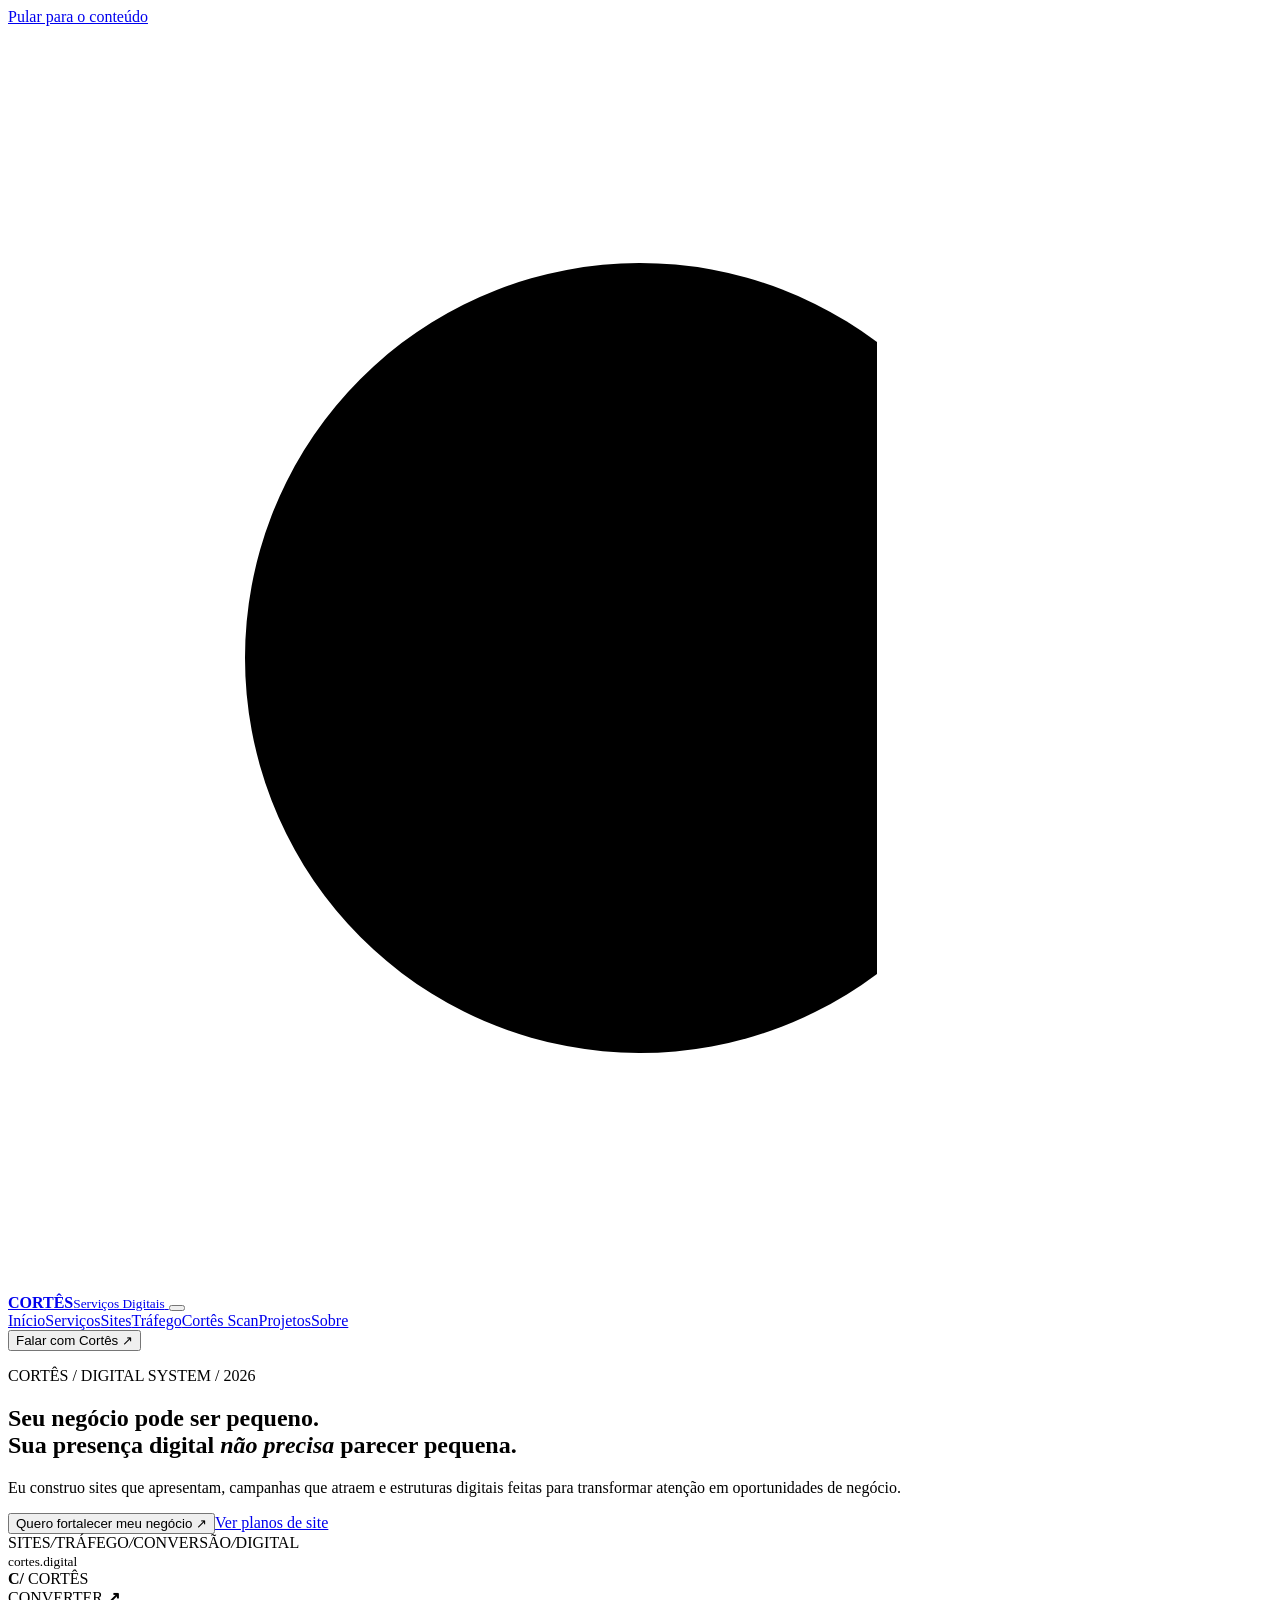
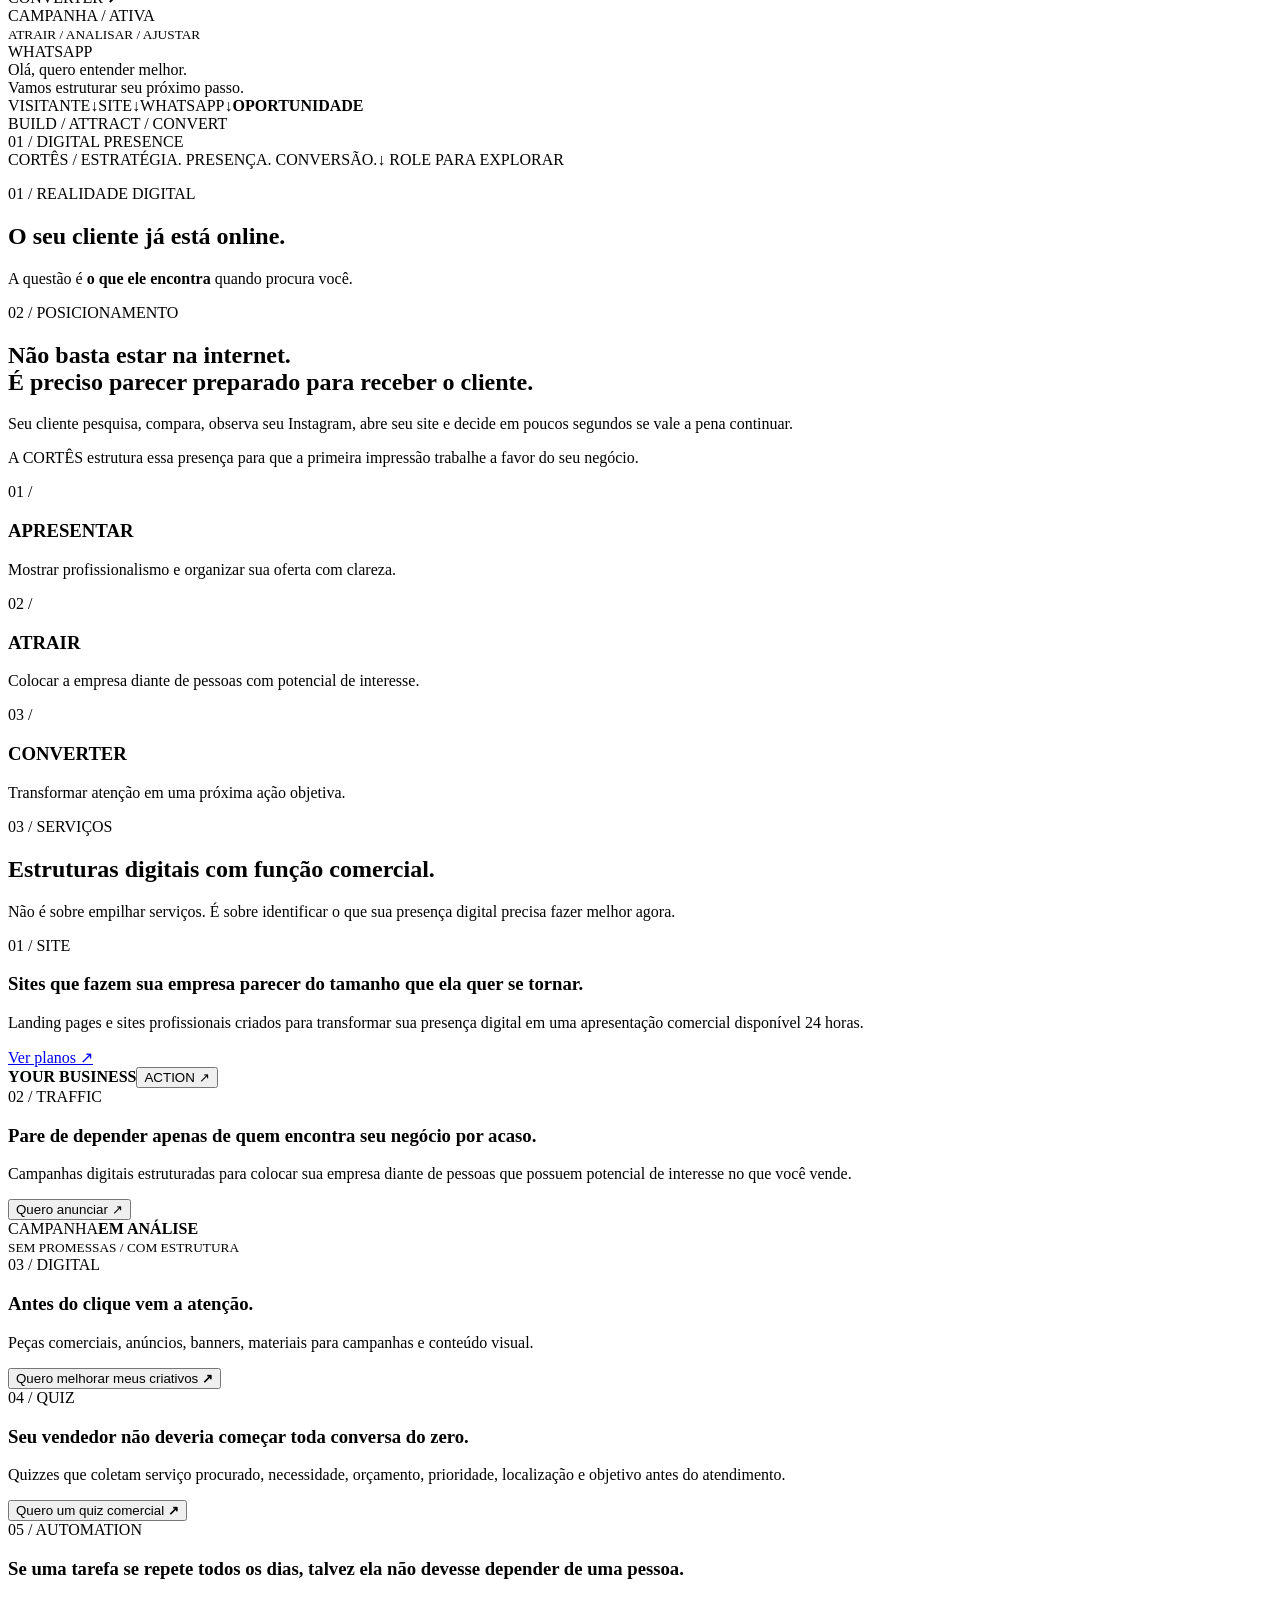
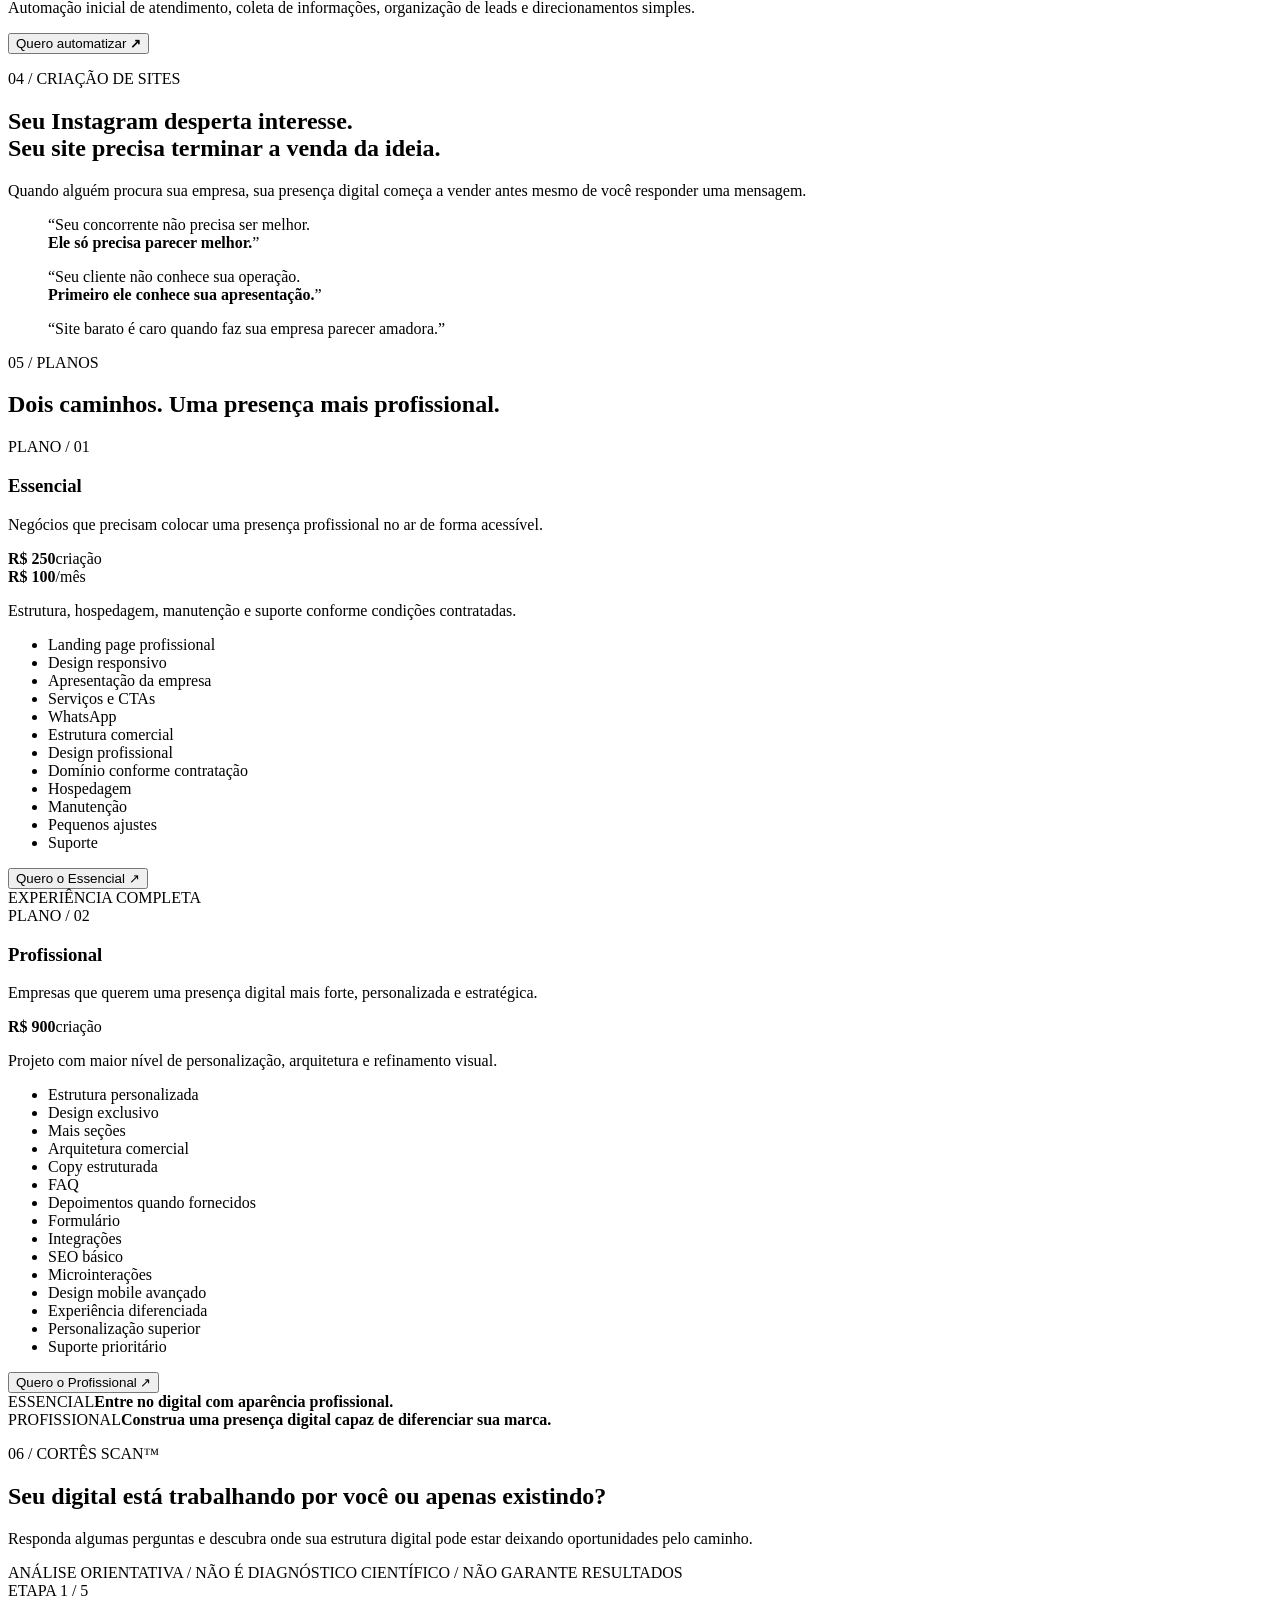
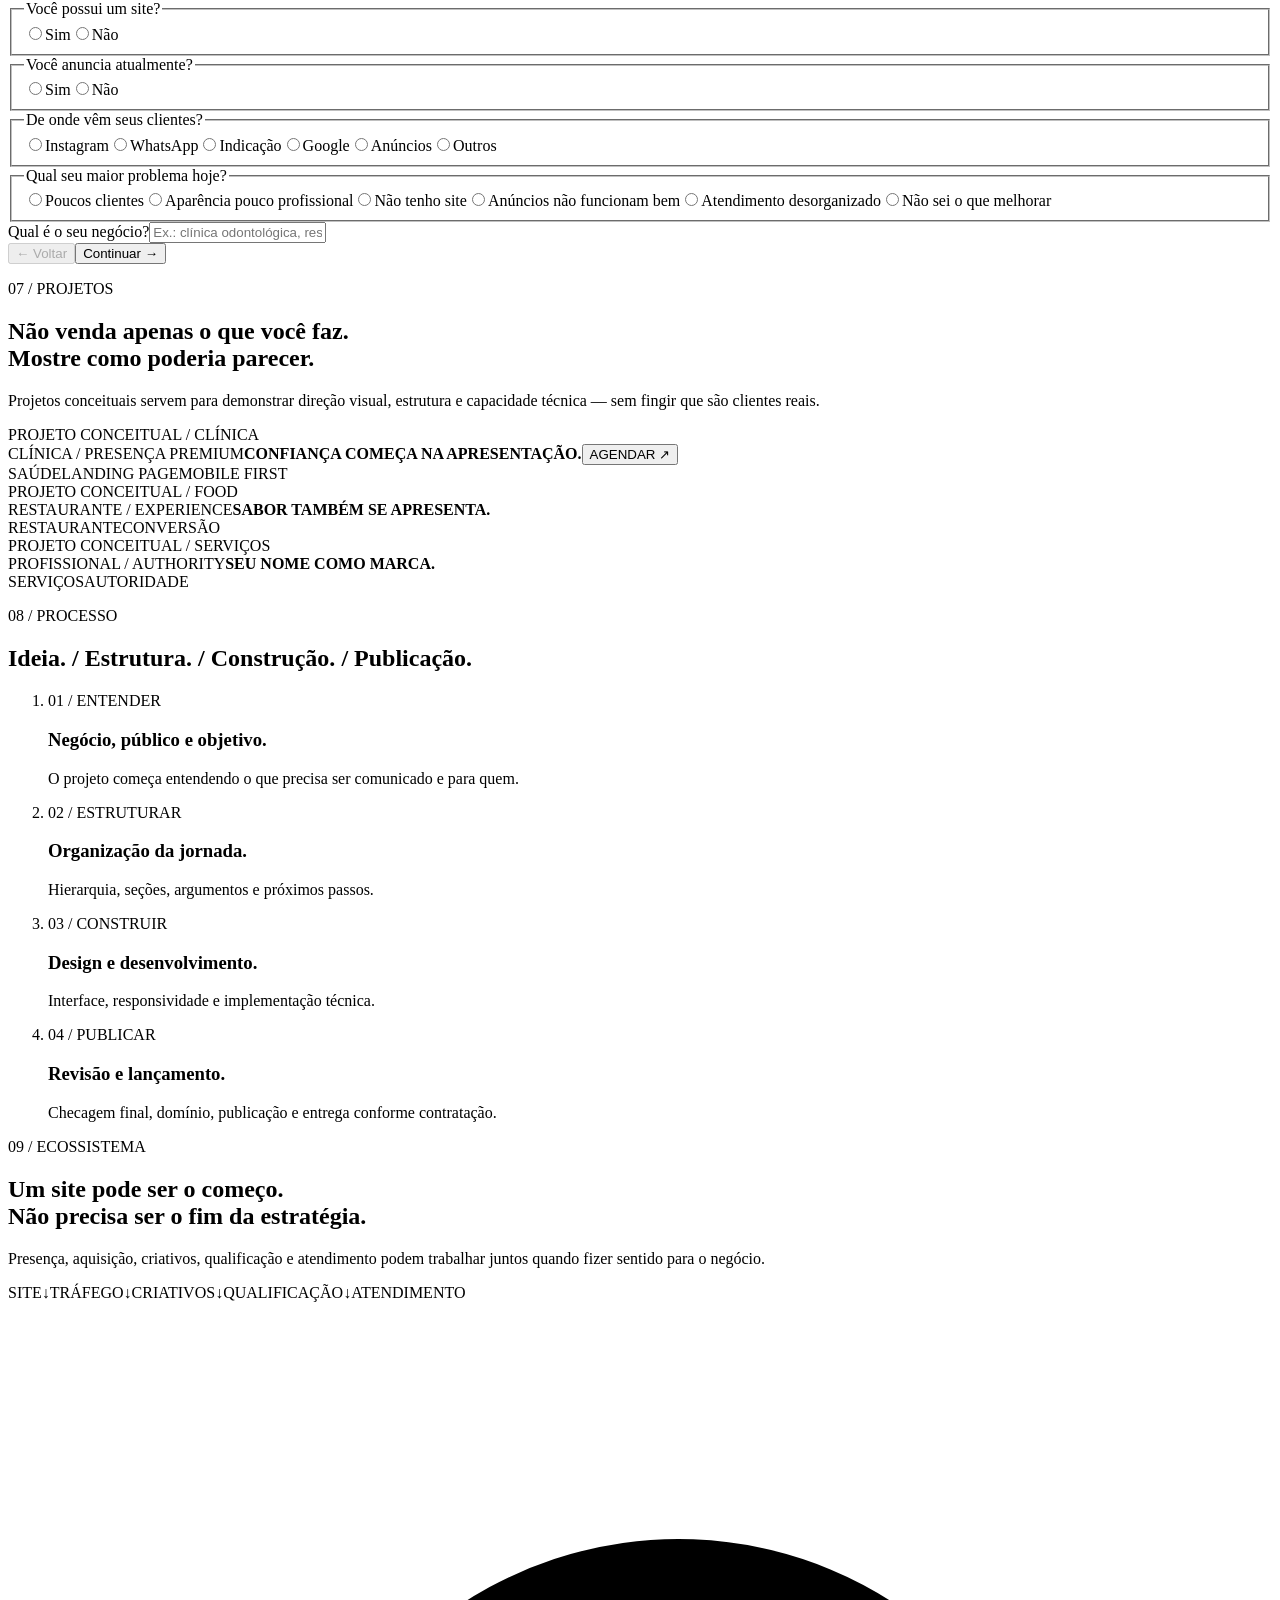
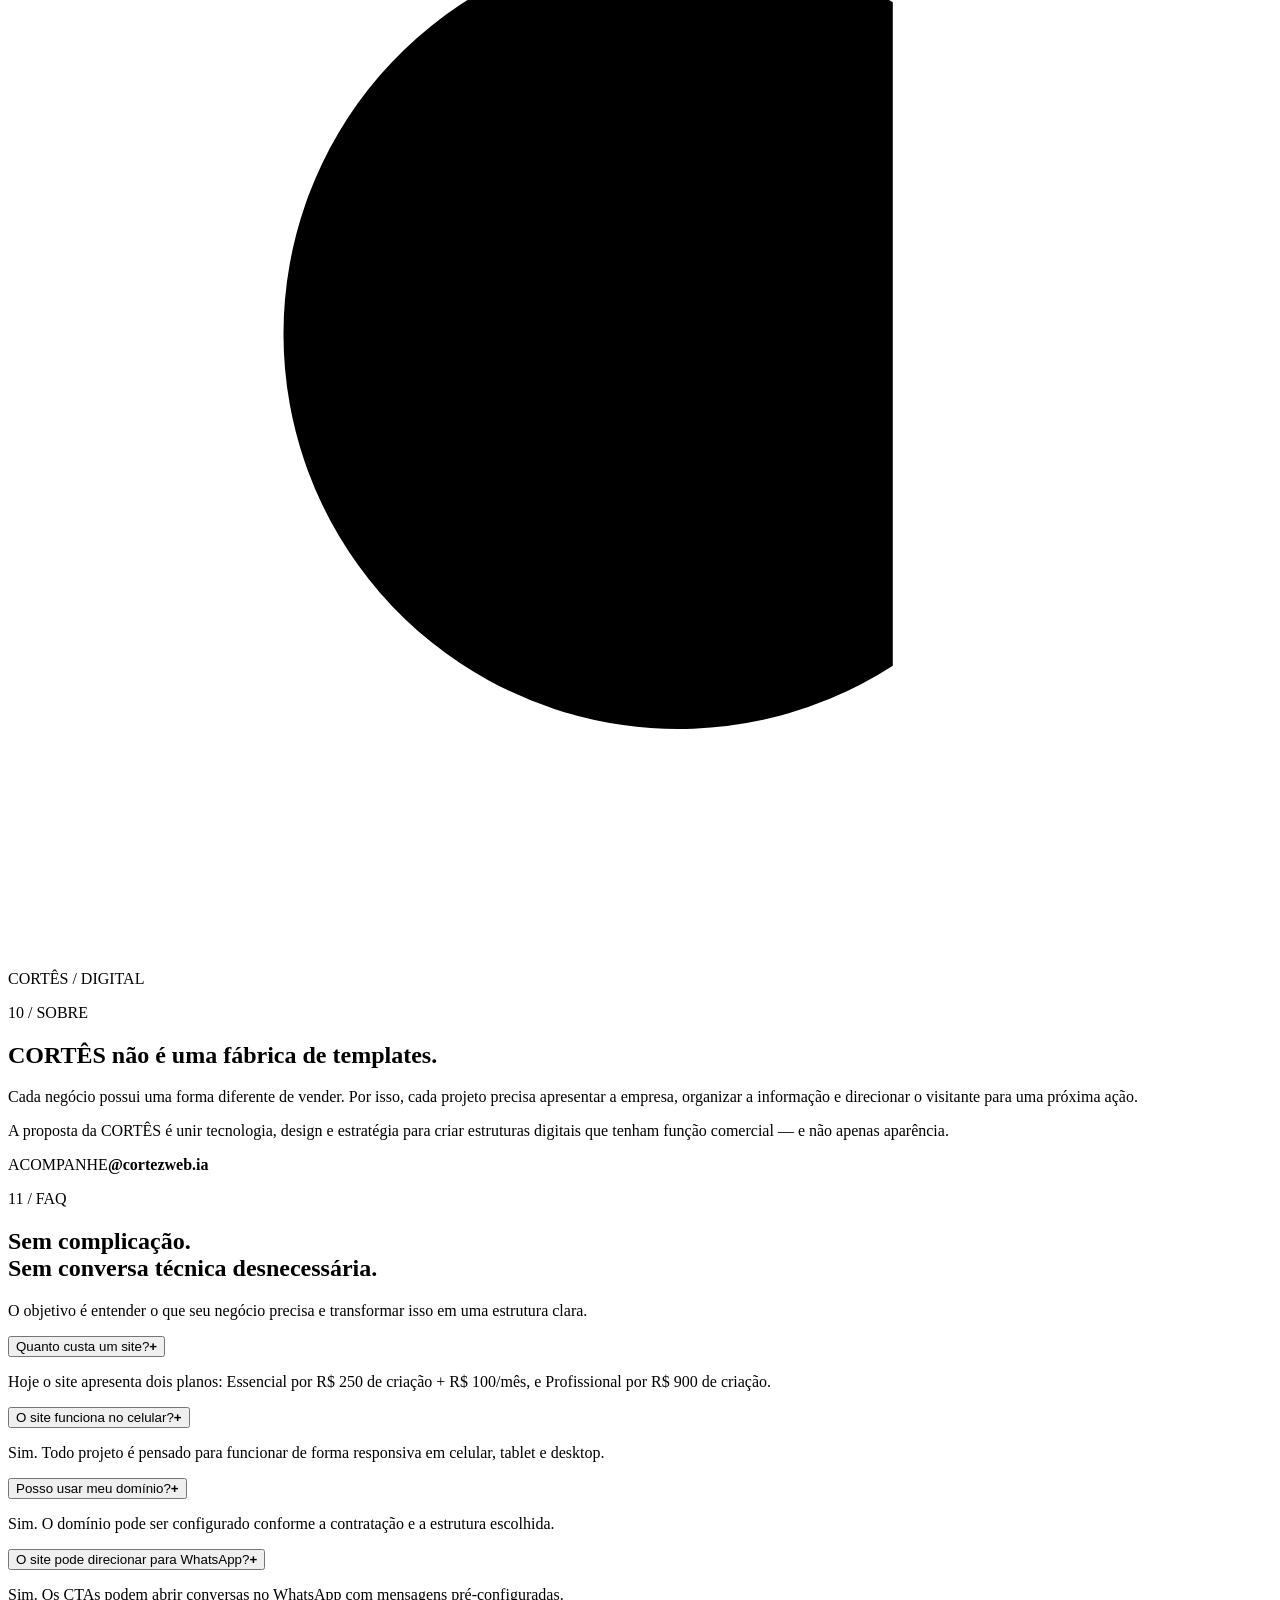
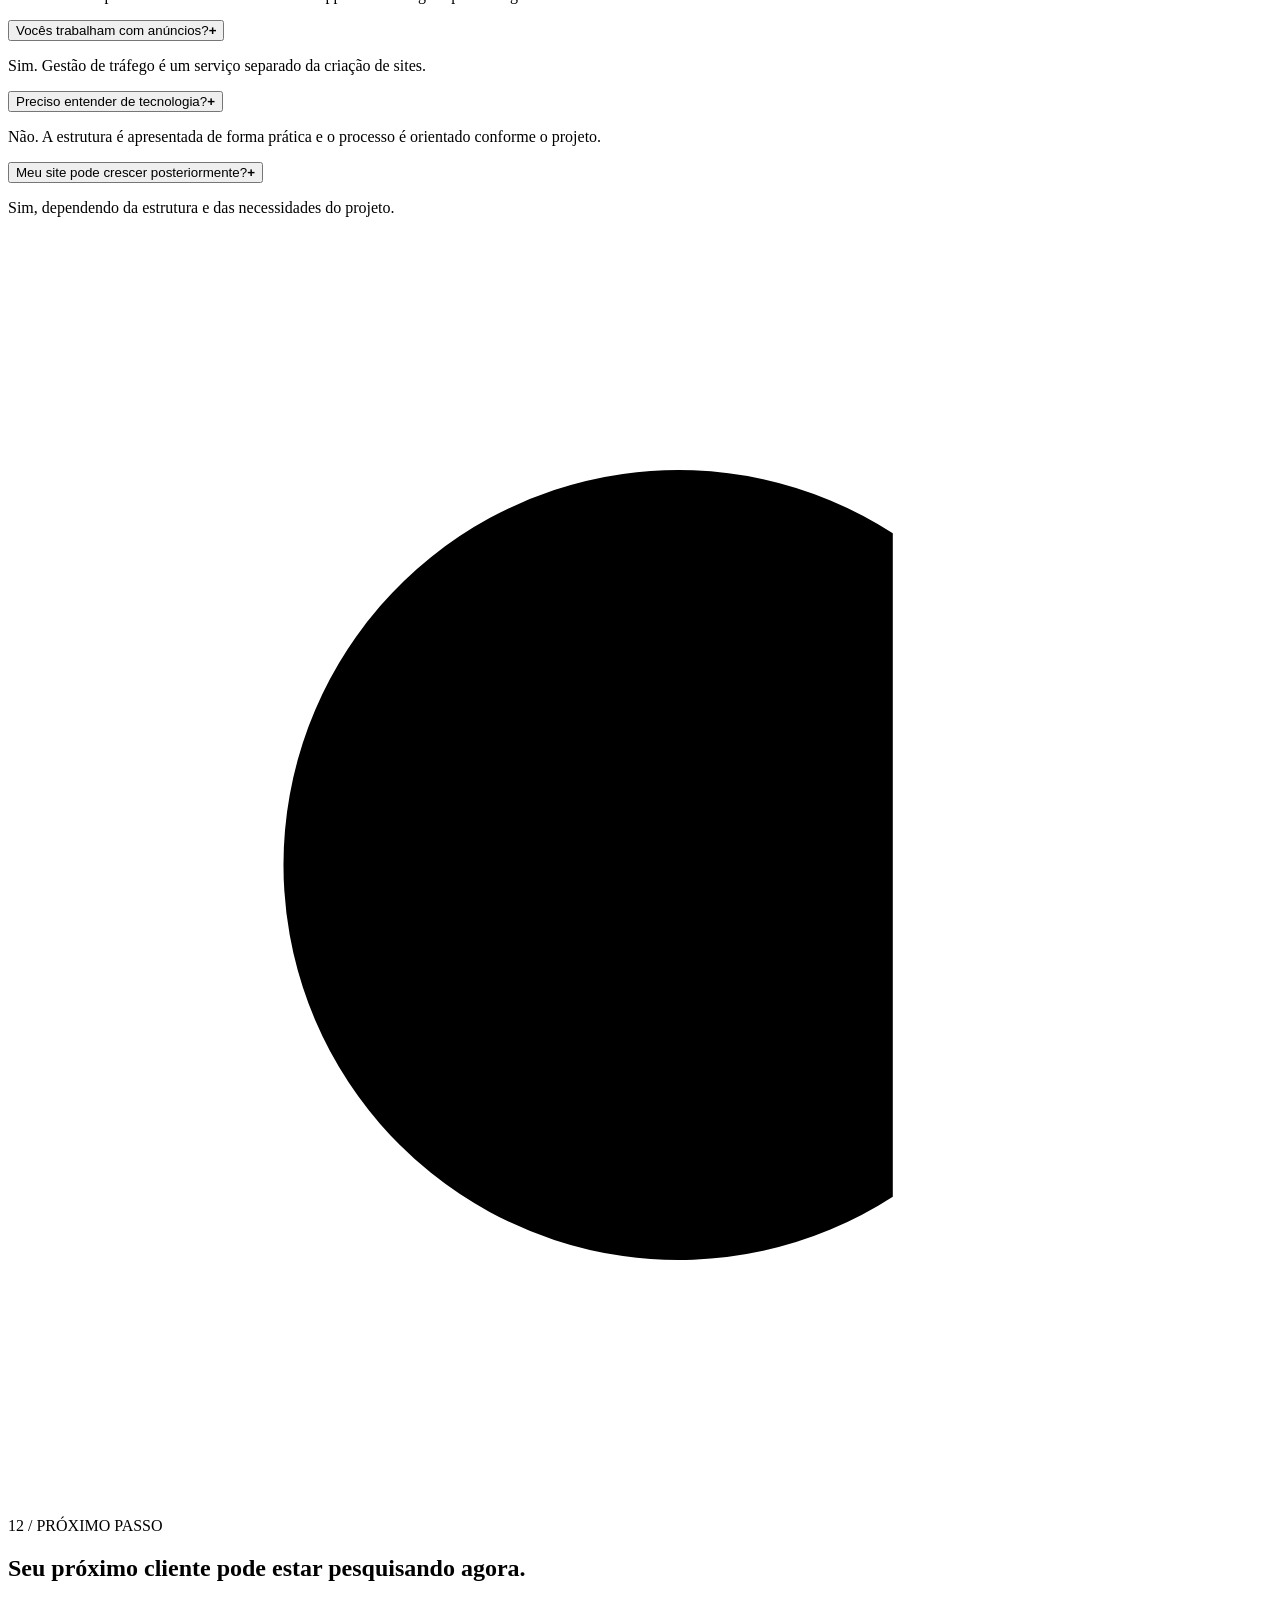
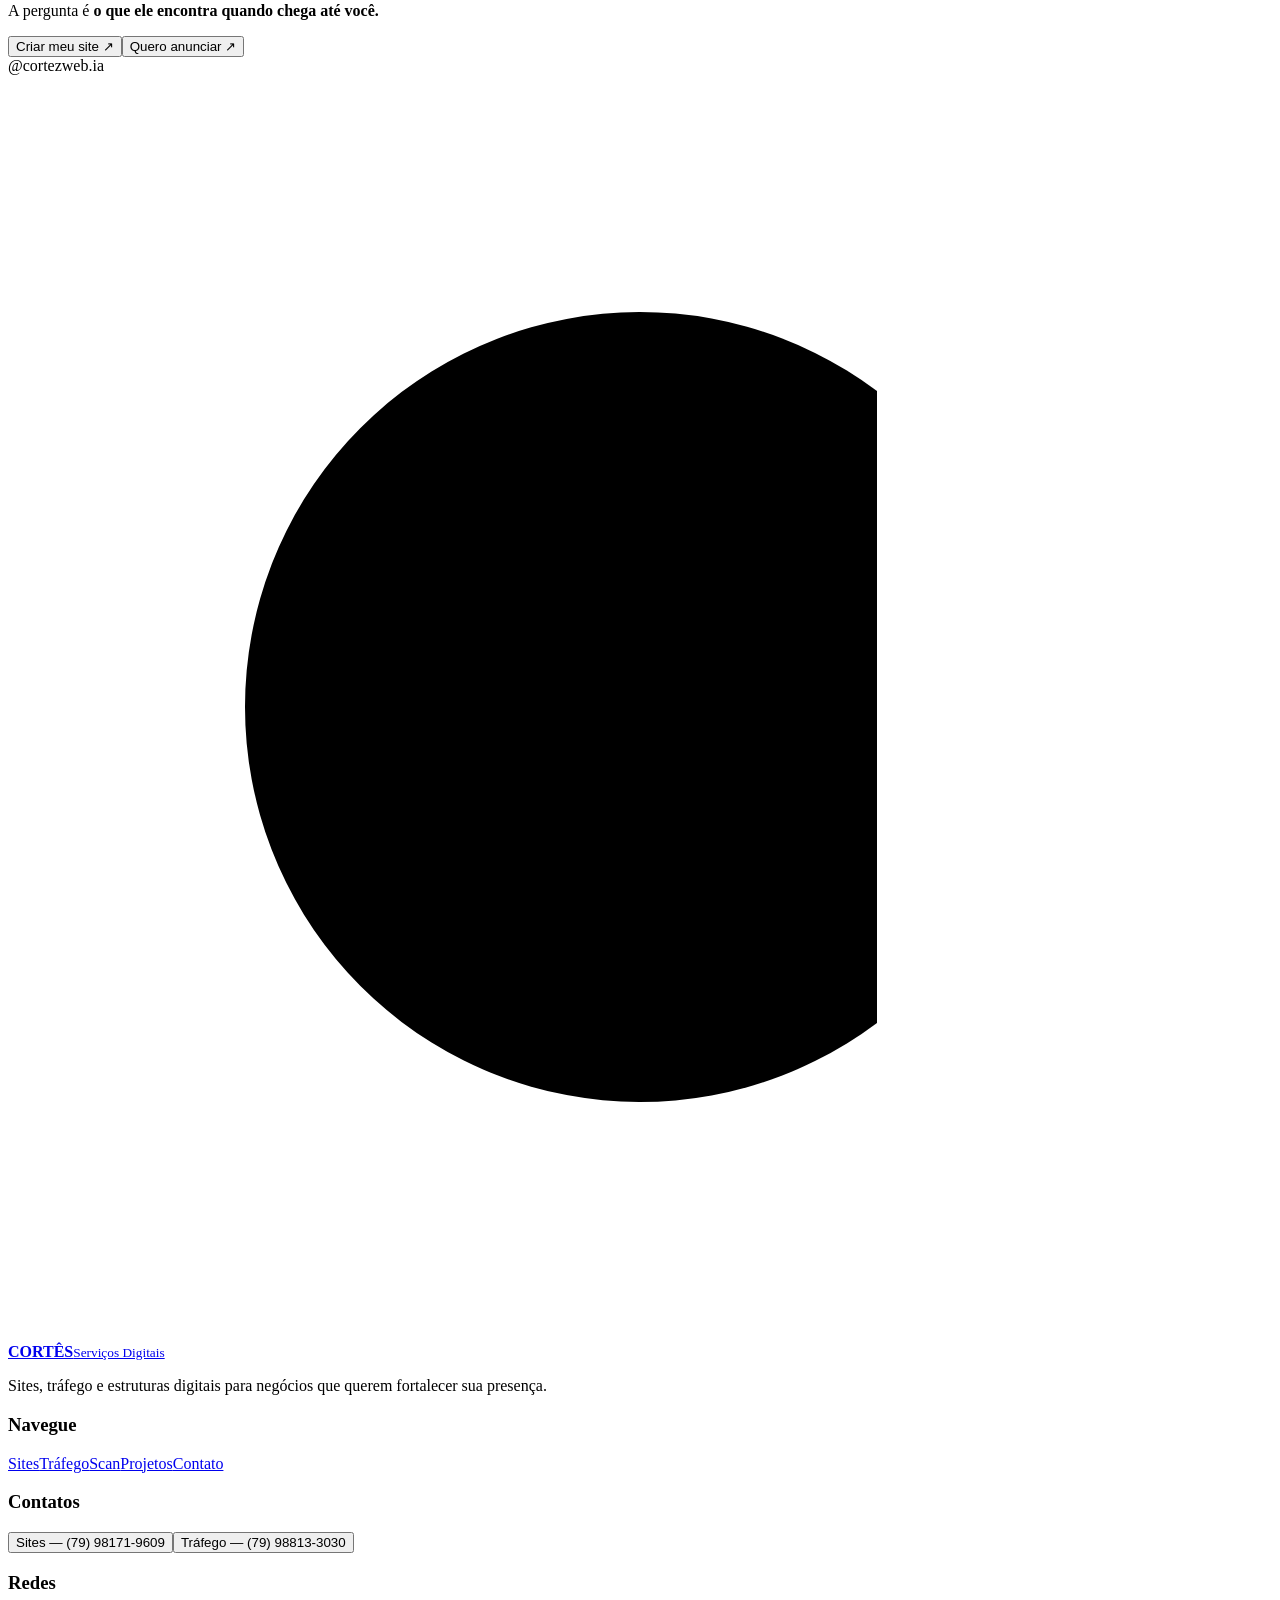
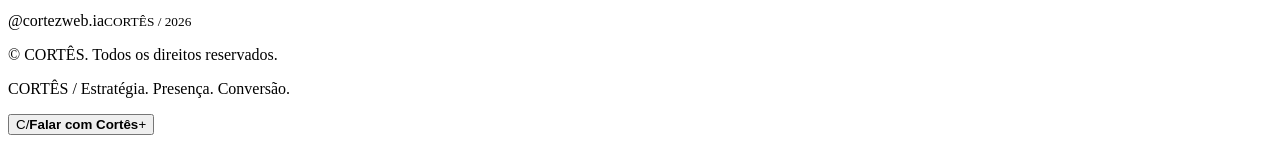
==== index.html @ 81664dba "Cria site oficial CORTÊS" ====
<!DOCTYPE html>
<html lang="pt-BR">
<head>
  <meta charset="UTF-8">
  <meta name="viewport" content="width=device-width, initial-scale=1.0">
  <meta name="theme-color" content="#070b12">
  <meta name="description" content="Criação de sites, landing pages, gestão de tráfego e soluções digitais para empresas que querem fortalecer sua presença e gerar novas oportunidades de negócio.">
  <meta property="og:title" content="CORTÊS | Sites, Tráfego e Serviços Digitais">
  <meta property="og:description" content="Sites, tráfego e estruturas digitais feitas para negócios que querem parecer maiores, vender melhor e competir de verdade no digital.">
  <meta property="og:type" content="website">
  <title>CORTÊS | Sites, Tráfego e Serviços Digitais</title>
  <link rel="icon" href="data:image/svg+xml,%3Csvg xmlns='http://www.w3.org/2000/svg' viewBox='0 0 64 64'%3E%3Crect width='64' height='64' rx='14' fill='%23070b12'/%3E%3Cpath d='M42 18a18 18 0 1 0 0 28' fill='none' stroke='%23ffffff' stroke-width='7' stroke-linecap='round'/%3E%3Cpath d='M22 50 44 14' stroke='%236f7cff' stroke-width='5' stroke-linecap='round'/%3E%3C/svg%3E">
  <link rel="stylesheet" href="style.css">
  <script src="script.js" defer></script>
</head>
<body>
  <a class="skip-link" href="#conteudo">Pular para o conteúdo</a>
  <div class="progress" aria-hidden="true"><div class="progress__bar" id="progressBar"></div></div>
  <div class="mouse-glow" id="mouseGlow" aria-hidden="true"></div>

  <header class="site-header" id="siteHeader">
    <div class="container nav-shell">
      <a class="brand" href="#inicio" aria-label="CORTÊS - Início">
        <svg class="brand__mark" viewBox="0 0 64 64" aria-hidden="true"><path d="M44 16a20 20 0 1 0 0 32"/><path class="brand__cut" d="M20 52 46 12"/></svg>
        <span class="brand__text"><b>CORTÊS</b><small>Serviços Digitais</small></span>
      </a>
      <button class="menu-toggle" id="menuToggle" type="button" aria-label="Abrir menu" aria-expanded="false" aria-controls="mainNav"><span></span><span></span><span></span></button>
      <nav class="main-nav" id="mainNav" aria-label="Navegação principal">
        <a href="#inicio">Início</a><a href="#servicos">Serviços</a><a href="#sites">Sites</a><a href="#trafego">Tráfego</a><a href="#scan">Cortês Scan</a><a href="#projetos">Projetos</a><a href="#sobre">Sobre</a>
      </nav>
      <button class="header-cta" type="button" data-open-contact>Falar com Cortês <span>↗</span></button>
    </div>
  </header>

  <main id="conteudo">
    <section class="hero" id="inicio">
      <div class="hero__grid-bg" aria-hidden="true"></div><div class="hero__slash hero__slash--one" aria-hidden="true"></div><div class="hero__slash hero__slash--two" aria-hidden="true"></div>
      <div class="container hero__layout">
        <div class="hero__copy reveal">
          <p class="code-label">CORTÊS / DIGITAL SYSTEM / 2026</p>
          <h1>Seu negócio pode ser pequeno.<br><span>Sua presença digital <em>não precisa</em> parecer pequena.</span></h1>
          <p class="hero__lead">Eu construo sites que apresentam, campanhas que atraem e estruturas digitais feitas para transformar atenção em oportunidades de negócio.</p>
          <div class="hero__actions"><button class="btn btn--primary" type="button" data-open-contact>Quero fortalecer meu negócio <span>↗</span></button><a class="btn btn--ghost" href="#planos">Ver planos de site</a></div>
          <div class="hero__meta"><span>SITES</span><i>/</i><span>TRÁFEGO</span><i>/</i><span>CONVERSÃO</span><i>/</i><span>DIGITAL</span></div>
        </div>
        <div class="hero-system reveal" aria-label="Fluxo visual de presença digital">
          <div class="system-window system-window--browser"><div class="window-top"><span></span><span></span><span></span><small>cortes.digital</small></div><div class="browser-body"><div class="mini-brand"><b>C/</b> CORTÊS</div><div class="browser-line browser-line--lg"></div><div class="browser-line"></div><div class="browser-button">CONVERTER <b>↗</b></div></div></div>
          <div class="system-window system-window--campaign"><span class="system-kicker">CAMPANHA / ATIVA</span><div class="chart" aria-hidden="true"><i style="height:34%"></i><i style="height:51%"></i><i style="height:47%"></i><i style="height:66%"></i><i style="height:78%"></i><i style="height:92%"></i></div><small>ATRAIR / ANALISAR / AJUSTAR</small></div>
          <div class="system-window system-window--phone"><div class="phone-notch"></div><span>WHATSAPP</span><div class="chat-bubble">Olá, quero entender melhor.</div><div class="chat-bubble chat-bubble--accent">Vamos estruturar seu próximo passo.</div></div>
          <div class="system-flow"><span>VISITANTE</span><b>↓</b><span>SITE</span><b>↓</b><span>WHATSAPP</span><b>↓</b><strong>OPORTUNIDADE</strong></div><div class="system-tag system-tag--one">BUILD / ATTRACT / CONVERT</div><div class="system-tag system-tag--two">01 / DIGITAL PRESENCE</div>
        </div>
      </div>
      <div class="hero__bottom container"><span>CORTÊS / ESTRATÉGIA. PRESENÇA. CONVERSÃO.</span><span>↓ ROLE PARA EXPLORAR</span></div>
    </section>

    <section class="impact-strip cut-reveal"><div class="container"><p class="code-label">01 / REALIDADE DIGITAL</p><h2>O seu cliente já está online.</h2><p>A questão é <strong>o que ele encontra</strong> quando procura você.</p></div></section>

    <section class="positioning section" id="posicionamento"><div class="container positioning__grid"><div class="section-heading reveal"><p class="code-label">02 / POSICIONAMENTO</p><h2>Não basta estar na internet.<br><span>É preciso parecer preparado para receber o cliente.</span></h2><p>Seu cliente pesquisa, compara, observa seu Instagram, abre seu site e decide em poucos segundos se vale a pena continuar.</p><p>A CORTÊS estrutura essa presença para que a primeira impressão trabalhe a favor do seu negócio.</p></div><div class="pillars"><article class="pillar reveal"><span>01 /</span><h3>APRESENTAR</h3><p>Mostrar profissionalismo e organizar sua oferta com clareza.</p></article><article class="pillar reveal"><span>02 /</span><h3>ATRAIR</h3><p>Colocar a empresa diante de pessoas com potencial de interesse.</p></article><article class="pillar reveal"><span>03 /</span><h3>CONVERTER</h3><p>Transformar atenção em uma próxima ação objetiva.</p></article></div></div></section>

    <section class="services section section--dark" id="servicos"><div class="container"><div class="section-heading section-heading--split reveal"><div><p class="code-label">03 / SERVIÇOS</p><h2>Estruturas digitais com <span>função comercial.</span></h2></div><p>Não é sobre empilhar serviços. É sobre identificar o que sua presença digital precisa fazer melhor agora.</p></div><div class="services-editorial">
      <article class="service-feature service-feature--site reveal" id="sites"><div class="service-index">01 / SITE</div><div class="service-copy"><h3>Sites que fazem sua empresa parecer do tamanho que ela quer se tornar.</h3><p>Landing pages e sites profissionais criados para transformar sua presença digital em uma apresentação comercial disponível 24 horas.</p><a class="text-link" href="#planos">Ver planos <span>↗</span></a></div><div class="service-visual website-mini" aria-hidden="true"><div class="website-mini__top"></div><div class="website-mini__hero"><b>YOUR BUSINESS</b><span></span><button tabindex="-1">ACTION ↗</button></div><div class="website-mini__grid"><i></i><i></i><i></i></div></div></article>
      <article class="service-feature service-feature--traffic reveal" id="trafego"><div class="service-index">02 / TRAFFIC</div><div class="service-copy"><h3>Pare de depender apenas de quem encontra seu negócio por acaso.</h3><p>Campanhas digitais estruturadas para colocar sua empresa diante de pessoas que possuem potencial de interesse no que você vende.</p><button class="text-link" type="button" data-whatsapp="traffic" data-message="Olá, Cortês. Conheci seu serviço de gestão de tráfego através do site e gostaria de entender como você poderia anunciar meu negócio.">Quero anunciar <span>↗</span></button></div><div class="traffic-panel" aria-label="Painel conceitual de campanha"><div class="traffic-panel__top"><span>CAMPANHA</span><strong>EM ANÁLISE</strong></div><div class="traffic-chart"><i style="height:22%"></i><i style="height:38%"></i><i style="height:32%"></i><i style="height:51%"></i><i style="height:61%"></i><i style="height:78%"></i><i style="height:86%"></i></div><small>SEM PROMESSAS / COM ESTRUTURA</small></div></article>
      <div class="services-small-grid"><article class="service-small reveal"><span>03 / DIGITAL</span><h3>Antes do clique vem a atenção.</h3><p>Peças comerciais, anúncios, banners, materiais para campanhas e conteúdo visual.</p><button class="text-link" type="button" data-whatsapp="sites" data-message="Olá, Cortês. Conheci seu serviço de criativos digitais pelo site e quero melhorar meus criativos.">Quero melhorar meus criativos <b>↗</b></button></article><article class="service-small reveal"><span>04 / QUIZ</span><h3>Seu vendedor não deveria começar toda conversa do zero.</h3><p>Quizzes que coletam serviço procurado, necessidade, orçamento, prioridade, localização e objetivo antes do atendimento.</p><button class="text-link" type="button" data-whatsapp="sites" data-message="Olá, Cortês. Conheci o serviço de quiz comercial pelo site e gostaria de criar um quiz para qualificar meus contatos.">Quero um quiz comercial <b>↗</b></button></article><article class="service-small reveal"><span>05 / AUTOMATION</span><h3>Se uma tarefa se repete todos os dias, talvez ela não devesse depender de uma pessoa.</h3><p>Automação inicial de atendimento, coleta de informações, organização de leads e direcionamentos simples.</p><button class="text-link" type="button" data-whatsapp="sites" data-message="Olá, Cortês. Vi no site o serviço de automações e gostaria de entender o que pode ser automatizado no meu negócio.">Quero automatizar <b>↗</b></button></article></div>
    </div></div></section>

    <section class="site-sales section" id="planos"><div class="container"><div class="site-sales__intro reveal"><p class="code-label">04 / CRIAÇÃO DE SITES</p><h2>Seu Instagram desperta interesse.<br><span>Seu site precisa terminar a venda da ideia.</span></h2><p>Quando alguém procura sua empresa, sua presença digital começa a vender antes mesmo de você responder uma mensagem.</p></div><div class="editorial-quotes"><blockquote class="reveal">“Seu concorrente não precisa ser melhor.<br><strong>Ele só precisa parecer melhor.</strong>”</blockquote><blockquote class="reveal">“Seu cliente não conhece sua operação.<br><strong>Primeiro ele conhece sua apresentação.</strong>”</blockquote><blockquote class="reveal">“Site barato é caro quando faz sua empresa parecer amadora.”</blockquote></div>
      <div class="plans-heading reveal"><p class="code-label">05 / PLANOS</p><h2>Dois caminhos. <span>Uma presença mais profissional.</span></h2></div><div class="plans-grid">
        <article class="plan-card reveal"><div class="plan-card__top"><span>PLANO / 01</span><h3>Essencial</h3><p>Negócios que precisam colocar uma presença profissional no ar de forma acessível.</p></div><div class="price"><strong>R$ 250</strong><span>criação</span></div><div class="price price--monthly"><strong>R$ 100</strong><span>/mês</span></div><p class="plan-note">Estrutura, hospedagem, manutenção e suporte conforme condições contratadas.</p><ul><li>Landing page profissional</li><li>Design responsivo</li><li>Apresentação da empresa</li><li>Serviços e CTAs</li><li>WhatsApp</li><li>Estrutura comercial</li><li>Design profissional</li><li>Domínio conforme contratação</li><li>Hospedagem</li><li>Manutenção</li><li>Pequenos ajustes</li><li>Suporte</li></ul><button class="btn btn--plan" type="button" data-whatsapp="sites" data-message="Olá, Cortês. Vi no seu site o Plano Essencial de R$250 + R$100/mês e gostaria de criar um site para meu negócio.">Quero o Essencial <span>↗</span></button></article>
        <article class="plan-card plan-card--featured reveal"><div class="plan-badge">EXPERIÊNCIA COMPLETA</div><div class="plan-card__top"><span>PLANO / 02</span><h3>Profissional</h3><p>Empresas que querem uma presença digital mais forte, personalizada e estratégica.</p></div><div class="price"><strong>R$ 900</strong><span>criação</span></div><p class="plan-note">Projeto com maior nível de personalização, arquitetura e refinamento visual.</p><ul><li>Estrutura personalizada</li><li>Design exclusivo</li><li>Mais seções</li><li>Arquitetura comercial</li><li>Copy estruturada</li><li>FAQ</li><li>Depoimentos quando fornecidos</li><li>Formulário</li><li>Integrações</li><li>SEO básico</li><li>Microinterações</li><li>Design mobile avançado</li><li>Experiência diferenciada</li><li>Personalização superior</li><li>Suporte prioritário</li></ul><button class="btn btn--primary btn--full" type="button" data-whatsapp="sites" data-message="Olá, Cortês. Vi no seu site o Plano Profissional de R$900 e quero conversar sobre a criação do meu projeto.">Quero o Profissional <span>↗</span></button></article>
      </div><div class="plan-comparison reveal"><div><span>ESSENCIAL</span><strong>Entre no digital com aparência profissional.</strong></div><div class="comparison-cut" aria-hidden="true"></div><div><span>PROFISSIONAL</span><strong>Construa uma presença digital capaz de diferenciar sua marca.</strong></div></div>
    </div></section>

    <section class="scan section section--dark" id="scan"><div class="scan-cut" aria-hidden="true"></div><div class="container scan__grid"><div class="scan__intro reveal"><p class="code-label">06 / CORTÊS SCAN™</p><h2>Seu digital está trabalhando por você <span>ou apenas existindo?</span></h2><p>Responda algumas perguntas e descubra onde sua estrutura digital pode estar deixando oportunidades pelo caminho.</p><div class="scan-disclaimer">ANÁLISE ORIENTATIVA / NÃO É DIAGNÓSTICO CIENTÍFICO / NÃO GARANTE RESULTADOS</div></div>
      <form class="scan-card reveal" id="cortezScan"><div class="scan-progress"><span id="scanStepLabel">ETAPA 1 / 5</span><div><i id="scanProgressFill"></i></div></div><div class="scan-step is-active" data-step="1"><fieldset><legend>Você possui um site?</legend><label class="choice"><input type="radio" name="hasSite" value="Sim" required><span>Sim</span></label><label class="choice"><input type="radio" name="hasSite" value="Não"><span>Não</span></label></fieldset></div><div class="scan-step" data-step="2"><fieldset><legend>Você anuncia atualmente?</legend><label class="choice"><input type="radio" name="ads" value="Sim" required><span>Sim</span></label><label class="choice"><input type="radio" name="ads" value="Não"><span>Não</span></label></fieldset></div><div class="scan-step" data-step="3"><fieldset><legend>De onde vêm seus clientes?</legend><div class="choice-grid"><label class="choice"><input type="radio" name="source" value="Instagram" required><span>Instagram</span></label><label class="choice"><input type="radio" name="source" value="WhatsApp"><span>WhatsApp</span></label><label class="choice"><input type="radio" name="source" value="Indicação"><span>Indicação</span></label><label class="choice"><input type="radio" name="source" value="Google"><span>Google</span></label><label class="choice"><input type="radio" name="source" value="Anúncios"><span>Anúncios</span></label><label class="choice"><input type="radio" name="source" value="Outros"><span>Outros</span></label></div></fieldset></div><div class="scan-step" data-step="4"><fieldset><legend>Qual seu maior problema hoje?</legend><div class="choice-grid choice-grid--problems"><label class="choice"><input type="radio" name="problem" value="Poucos clientes" required><span>Poucos clientes</span></label><label class="choice"><input type="radio" name="problem" value="Aparência pouco profissional"><span>Aparência pouco profissional</span></label><label class="choice"><input type="radio" name="problem" value="Não tenho site"><span>Não tenho site</span></label><label class="choice"><input type="radio" name="problem" value="Anúncios não funcionam bem"><span>Anúncios não funcionam bem</span></label><label class="choice"><input type="radio" name="problem" value="Atendimento desorganizado"><span>Atendimento desorganizado</span></label><label class="choice"><input type="radio" name="problem" value="Não sei o que melhorar"><span>Não sei o que melhorar</span></label></div></fieldset></div><div class="scan-step" data-step="5"><label class="business-field" for="businessType">Qual é o seu negócio?</label><input id="businessType" name="business" type="text" placeholder="Ex.: clínica odontológica, restaurante, loja..." maxlength="80" required></div><div class="scan-nav"><button class="scan-back" id="scanBack" type="button" disabled>← Voltar</button><button class="btn btn--primary" id="scanNext" type="button">Continuar <span>→</span></button></div></form>
      <div class="scan-result" id="scanResult" hidden><p class="code-label">RESULTADO / CORTÊS SCAN</p><h3 id="scanResultTitle">Seu próximo passo</h3><p id="scanResultText"></p><div class="scan-summary" id="scanSummary"></div><button class="btn btn--primary" id="scanWhatsApp" type="button">Quero uma análise da Cortês <span>↗</span></button><button class="scan-restart" id="scanRestart" type="button">Refazer Scan</button></div>
    </div></section>

    <section class="projects section" id="projetos"><div class="container"><div class="section-heading section-heading--split reveal"><div><p class="code-label">07 / PROJETOS</p><h2>Não venda apenas o que você faz.<br><span>Mostre como poderia parecer.</span></h2></div><p>Projetos conceituais servem para demonstrar direção visual, estrutura e capacidade técnica — sem fingir que são clientes reais.</p></div><div class="projects-grid"><article class="project-card project-card--wide reveal"><div class="project-tag">PROJETO CONCEITUAL / CLÍNICA</div><div class="project-mockup project-mockup--clinic"><span>CLÍNICA / PRESENÇA PREMIUM</span><b>CONFIANÇA COMEÇA NA APRESENTAÇÃO.</b><i></i><button tabindex="-1">AGENDAR ↗</button></div><div class="project-meta"><span>SAÚDE</span><span>LANDING PAGE</span><span>MOBILE FIRST</span></div></article><article class="project-card reveal"><div class="project-tag">PROJETO CONCEITUAL / FOOD</div><div class="project-mockup project-mockup--food"><span>RESTAURANTE / EXPERIENCE</span><b>SABOR TAMBÉM SE APRESENTA.</b><i></i></div><div class="project-meta"><span>RESTAURANTE</span><span>CONVERSÃO</span></div></article><article class="project-card reveal"><div class="project-tag">PROJETO CONCEITUAL / SERVIÇOS</div><div class="project-mockup project-mockup--pro"><span>PROFISSIONAL / AUTHORITY</span><b>SEU NOME COMO MARCA.</b><i></i></div><div class="project-meta"><span>SERVIÇOS</span><span>AUTORIDADE</span></div></article></div></div></section>

    <section class="process section section--dark"><div class="container"><div class="process-heading reveal"><p class="code-label">08 / PROCESSO</p><h2>Ideia. <span>/</span> Estrutura. <span>/</span> Construção. <span>/</span> Publicação.</h2></div><ol class="process-grid"><li class="reveal"><span>01 / ENTENDER</span><h3>Negócio, público e objetivo.</h3><p>O projeto começa entendendo o que precisa ser comunicado e para quem.</p></li><li class="reveal"><span>02 / ESTRUTURAR</span><h3>Organização da jornada.</h3><p>Hierarquia, seções, argumentos e próximos passos.</p></li><li class="reveal"><span>03 / CONSTRUIR</span><h3>Design e desenvolvimento.</h3><p>Interface, responsividade e implementação técnica.</p></li><li class="reveal"><span>04 / PUBLICAR</span><h3>Revisão e lançamento.</h3><p>Checagem final, domínio, publicação e entrega conforme contratação.</p></li></ol></div></section>

    <section class="ecosystem section"><div class="container ecosystem__grid"><div class="reveal"><p class="code-label">09 / ECOSSISTEMA</p><h2>Um site pode ser o começo.<br><span>Não precisa ser o fim da estratégia.</span></h2><p>Presença, aquisição, criativos, qualificação e atendimento podem trabalhar juntos quando fizer sentido para o negócio.</p></div><div class="ecosystem-flow reveal" aria-label="Fluxo de serviços CORTÊS"><span>SITE</span><b>↓</b><span>TRÁFEGO</span><b>↓</b><span>CRIATIVOS</span><b>↓</b><span>QUALIFICAÇÃO</span><b>↓</b><span>ATENDIMENTO</span></div></div></section>

    <section class="about section" id="sobre"><div class="container about__grid"><div class="about-mark reveal" aria-hidden="true"><svg viewBox="0 0 160 160"><path d="M112 38a50 50 0 1 0 0 84"/><path class="brand__cut" d="M54 132 120 28"/></svg><span>CORTÊS / DIGITAL</span></div><div class="about-copy reveal"><p class="code-label">10 / SOBRE</p><h2>CORTÊS não é uma fábrica de templates.</h2><p>Cada negócio possui uma forma diferente de vender. Por isso, cada projeto precisa apresentar a empresa, organizar a informação e direcionar o visitante para uma próxima ação.</p><p>A proposta da CORTÊS é unir tecnologia, design e estratégia para criar estruturas digitais que tenham função comercial — e não apenas aparência.</p><div class="social-handle"><span>ACOMPANHE</span><strong>@cortezweb.ia</strong></div></div></div></section>

    <section class="faq section section--dark" id="faq"><div class="container faq__grid"><div class="faq__intro reveal"><p class="code-label">11 / FAQ</p><h2>Sem complicação.<br><span>Sem conversa técnica desnecessária.</span></h2><p>O objetivo é entender o que seu negócio precisa e transformar isso em uma estrutura clara.</p></div><div class="faq-list"><article class="faq-item reveal"><button type="button" aria-expanded="false"><span>Quanto custa um site?</span><b>+</b></button><div><p>Hoje o site apresenta dois planos: Essencial por R$ 250 de criação + R$ 100/mês, e Profissional por R$ 900 de criação.</p></div></article><article class="faq-item reveal"><button type="button" aria-expanded="false"><span>O site funciona no celular?</span><b>+</b></button><div><p>Sim. Todo projeto é pensado para funcionar de forma responsiva em celular, tablet e desktop.</p></div></article><article class="faq-item reveal"><button type="button" aria-expanded="false"><span>Posso usar meu domínio?</span><b>+</b></button><div><p>Sim. O domínio pode ser configurado conforme a contratação e a estrutura escolhida.</p></div></article><article class="faq-item reveal"><button type="button" aria-expanded="false"><span>O site pode direcionar para WhatsApp?</span><b>+</b></button><div><p>Sim. Os CTAs podem abrir conversas no WhatsApp com mensagens pré-configuradas.</p></div></article><article class="faq-item reveal"><button type="button" aria-expanded="false"><span>Vocês trabalham com anúncios?</span><b>+</b></button><div><p>Sim. Gestão de tráfego é um serviço separado da criação de sites.</p></div></article><article class="faq-item reveal"><button type="button" aria-expanded="false"><span>Preciso entender de tecnologia?</span><b>+</b></button><div><p>Não. A estrutura é apresentada de forma prática e o processo é orientado conforme o projeto.</p></div></article><article class="faq-item reveal"><button type="button" aria-expanded="false"><span>Meu site pode crescer posteriormente?</span><b>+</b></button><div><p>Sim, dependendo da estrutura e das necessidades do projeto.</p></div></article></div></div></section>

    <section class="final-cta" id="contato"><div class="final-cta__mark" aria-hidden="true"><svg viewBox="0 0 160 160"><path d="M112 38a50 50 0 1 0 0 84"/><path class="brand__cut" d="M54 132 120 28"/></svg></div><div class="container final-cta__content reveal"><p class="code-label">12 / PRÓXIMO PASSO</p><h2>Seu próximo cliente pode estar pesquisando agora.</h2><p>A pergunta é <strong>o que ele encontra quando chega até você.</strong></p><div class="final-actions"><button class="btn btn--primary" type="button" data-whatsapp="sites" data-message="Olá, Cortês. Conheci seu site e quero conversar sobre a criação de um site para meu negócio.">Criar meu site <span>↗</span></button><button class="btn btn--ghost" type="button" data-whatsapp="traffic" data-message="Olá, Cortês. Conheci seu site e quero conversar sobre gestão de tráfego para meu negócio.">Quero anunciar <span>↗</span></button></div><span class="final-handle">@cortezweb.ia</span></div></section>
  </main>

  <footer class="site-footer"><div class="container footer-grid"><div class="footer-brand"><a class="brand" href="#inicio"><svg class="brand__mark" viewBox="0 0 64 64" aria-hidden="true"><path d="M44 16a20 20 0 1 0 0 32"/><path class="brand__cut" d="M20 52 46 12"/></svg><span class="brand__text"><b>CORTÊS</b><small>Serviços Digitais</small></span></a><p>Sites, tráfego e estruturas digitais para negócios que querem fortalecer sua presença.</p></div><div><h3>Navegue</h3><a href="#sites">Sites</a><a href="#trafego">Tráfego</a><a href="#scan">Scan</a><a href="#projetos">Projetos</a><a href="#contato">Contato</a></div><div><h3>Contatos</h3><button type="button" class="footer-link" data-whatsapp="sites" data-message="Olá, Cortês. Quero conversar sobre criação de sites e serviços digitais.">Sites — (79) 98171-9609</button><button type="button" class="footer-link" data-whatsapp="traffic" data-message="Olá, Cortês. Quero conversar sobre gestão de tráfego.">Tráfego — (79) 98813-3030</button></div><div><h3>Redes</h3><span class="footer-handle">@cortezweb.ia</span><small>CORTÊS / 2026</small></div></div><div class="container footer-bottom"><p>© <span id="currentYear"></span> CORTÊS. Todos os direitos reservados.</p><p>CORTÊS / Estratégia. Presença. Conversão.</p></div></footer>

  <div class="contact-dock" id="contactDock"><div class="contact-menu" id="contactMenu" hidden><button type="button" data-whatsapp="sites" data-message="Olá, Cortês. Conheci seu site e gostaria de conversar sobre criação de site ou landing page."><span>01 /</span><b>Criar Site</b><small>(79) 98171-9609</small></button><button type="button" data-whatsapp="traffic" data-message="Olá, Cortês. Conheci seu site e gostaria de conversar sobre gestão de tráfego."><span>02 /</span><b>Gestão de Tráfego</b><small>(79) 98813-3030</small></button></div><button class="contact-trigger" id="contactTrigger" type="button" aria-expanded="false" aria-controls="contactMenu"><span class="contact-trigger__mark">C/</span><b>Falar com Cortês</b><i>+</i></button></div>
  <div class="digital-cut" id="digitalCut" aria-hidden="true"></div>
</body>
</html>
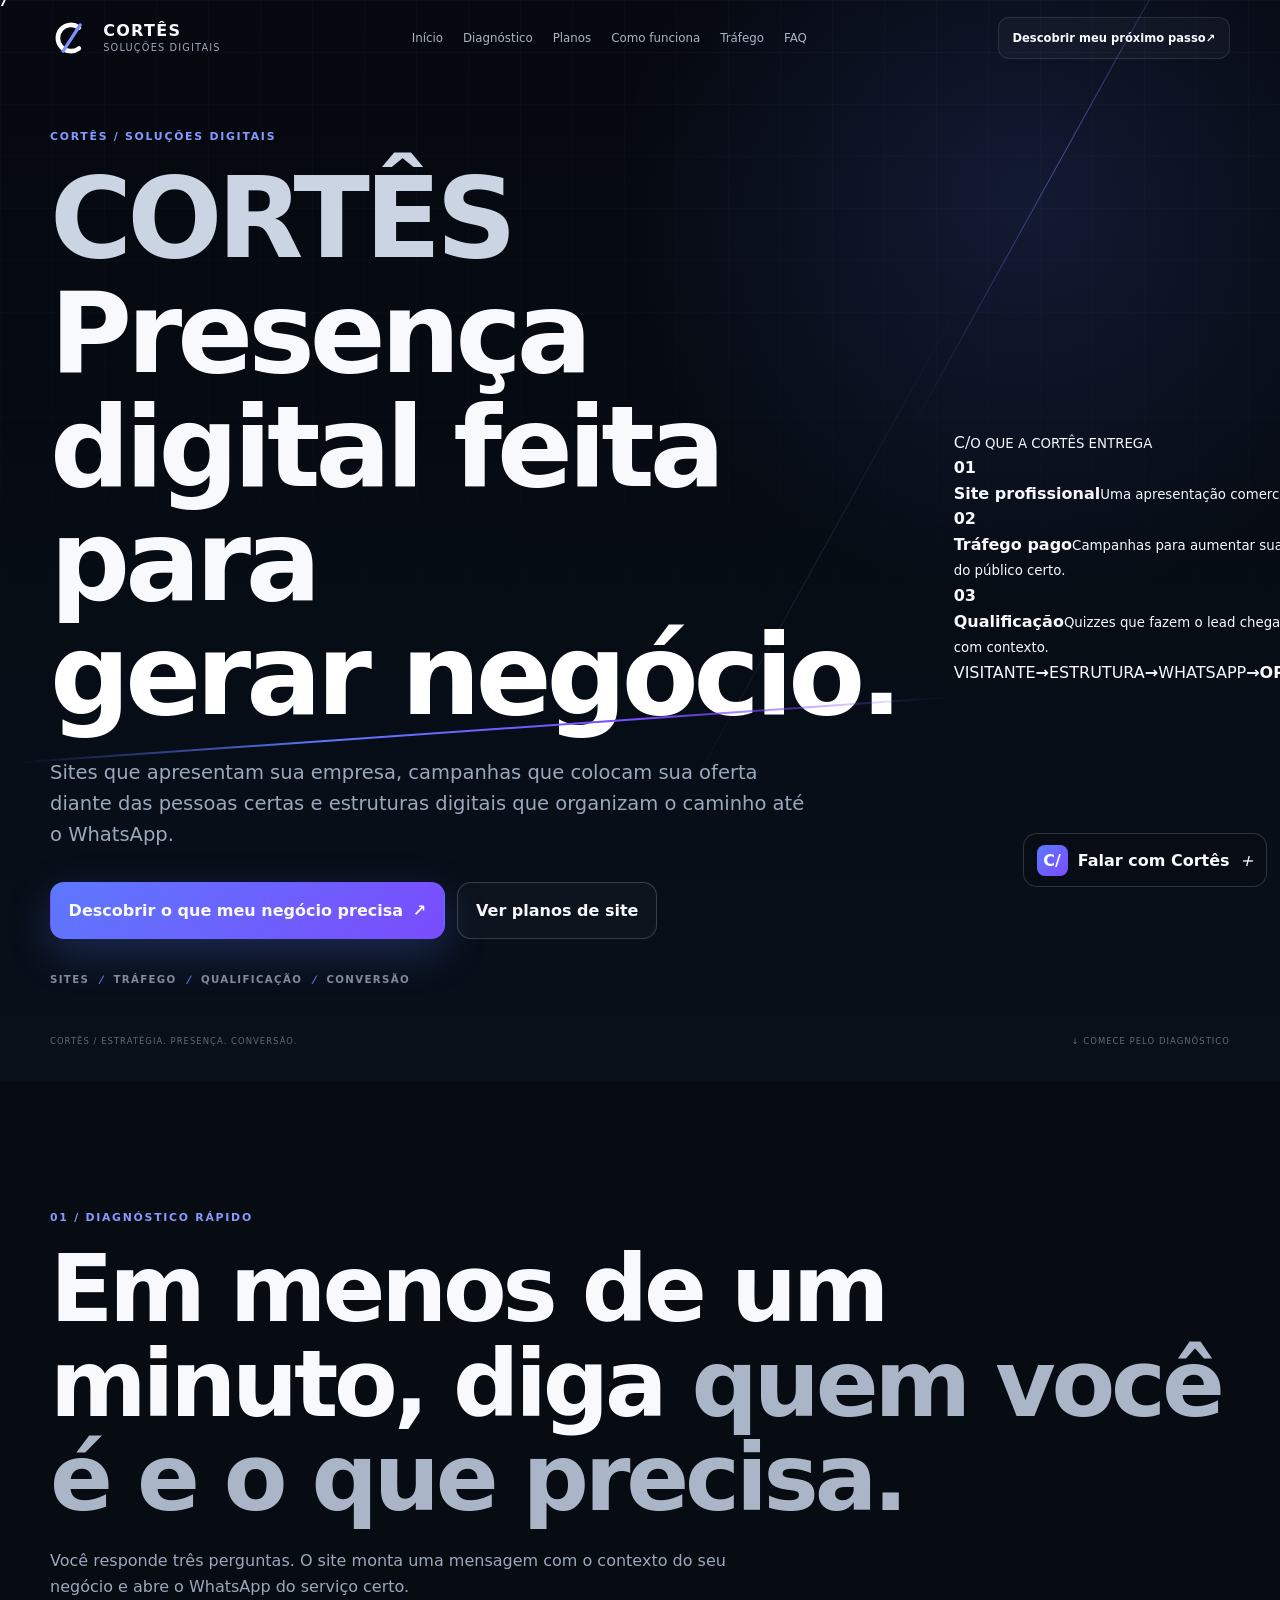
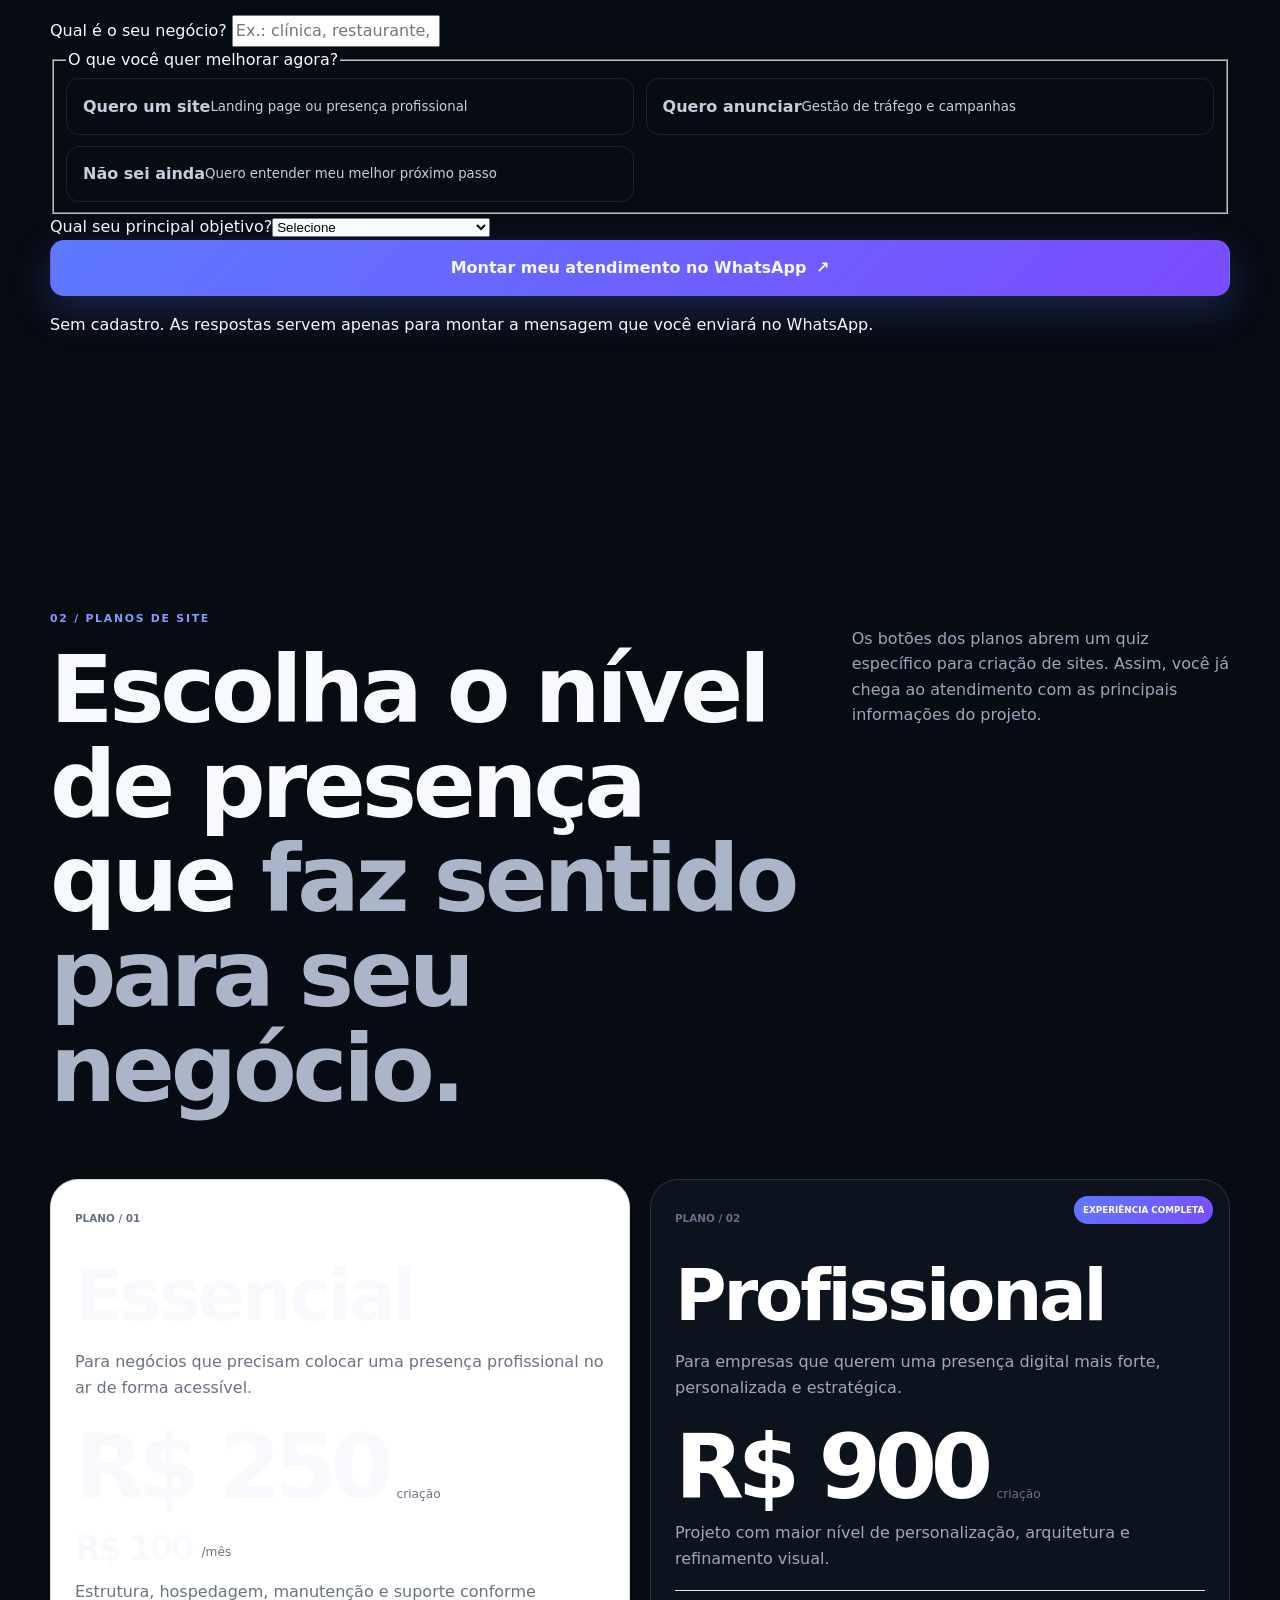
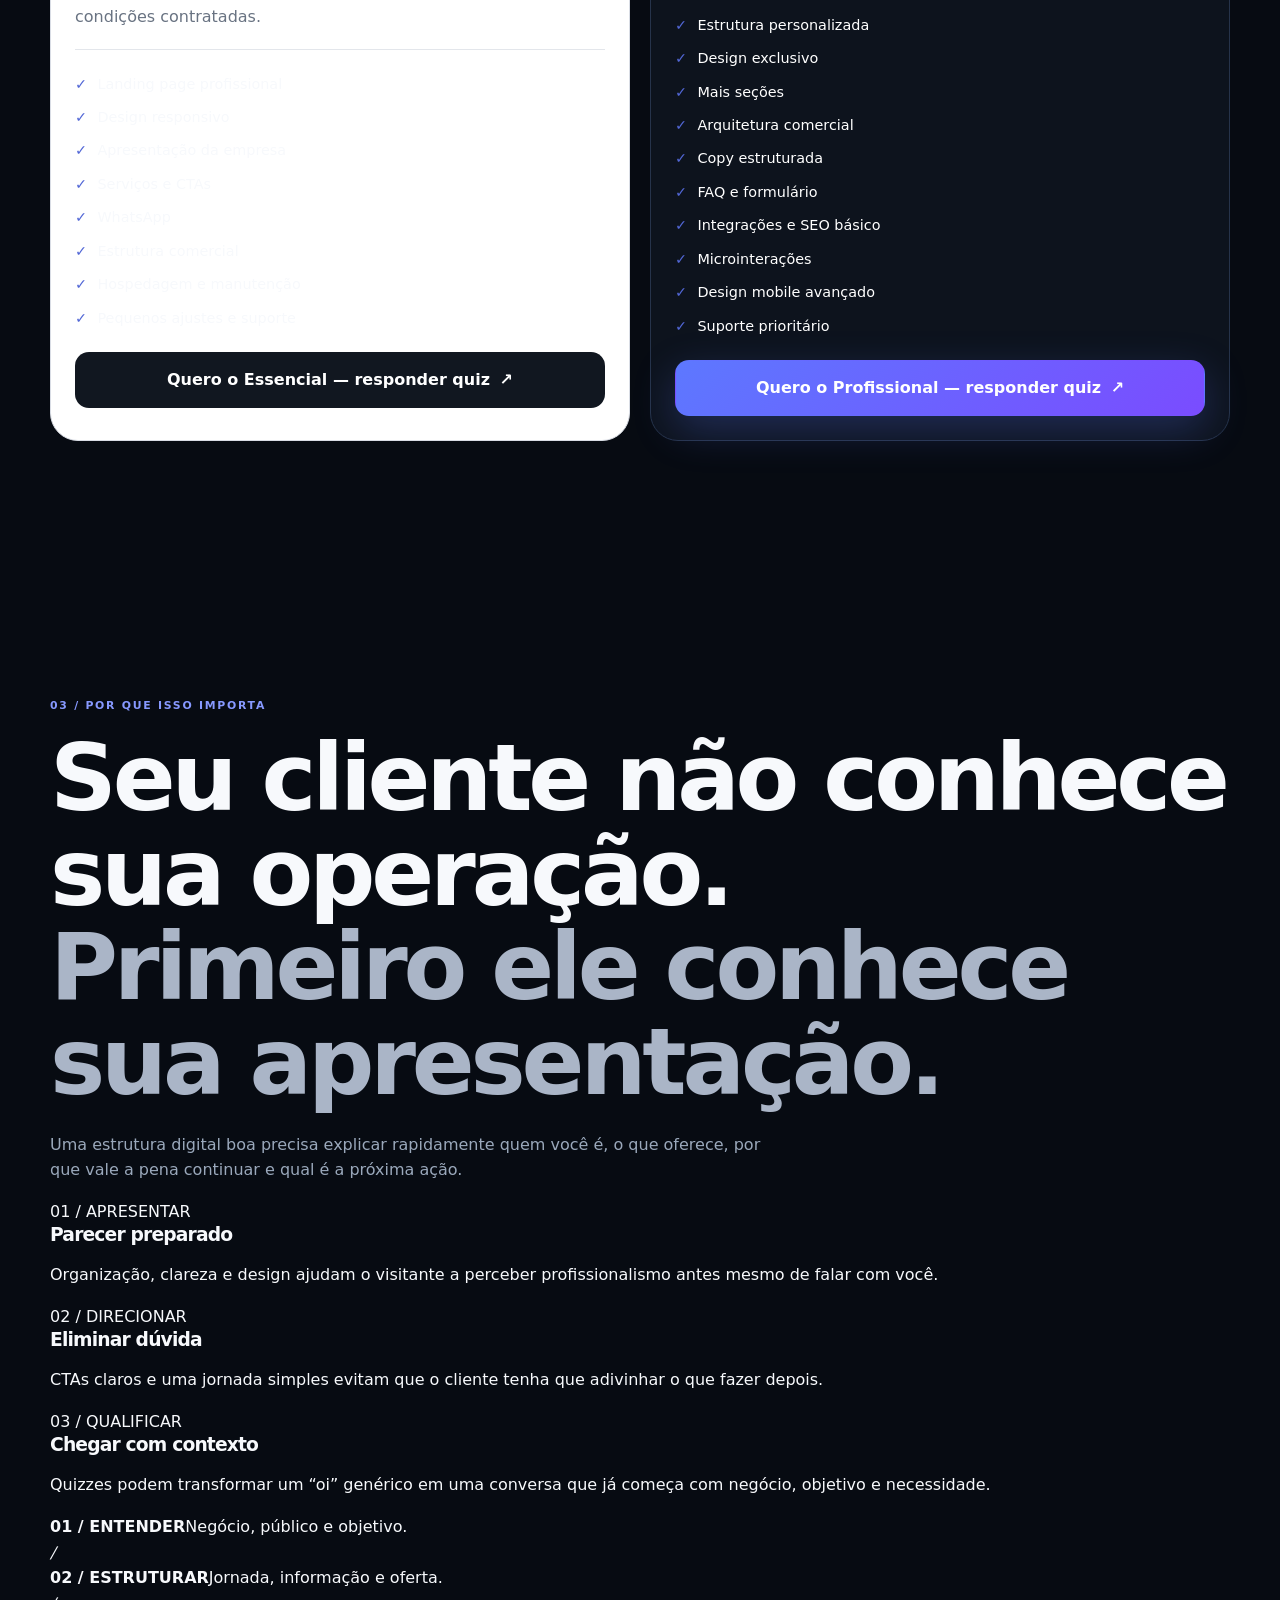
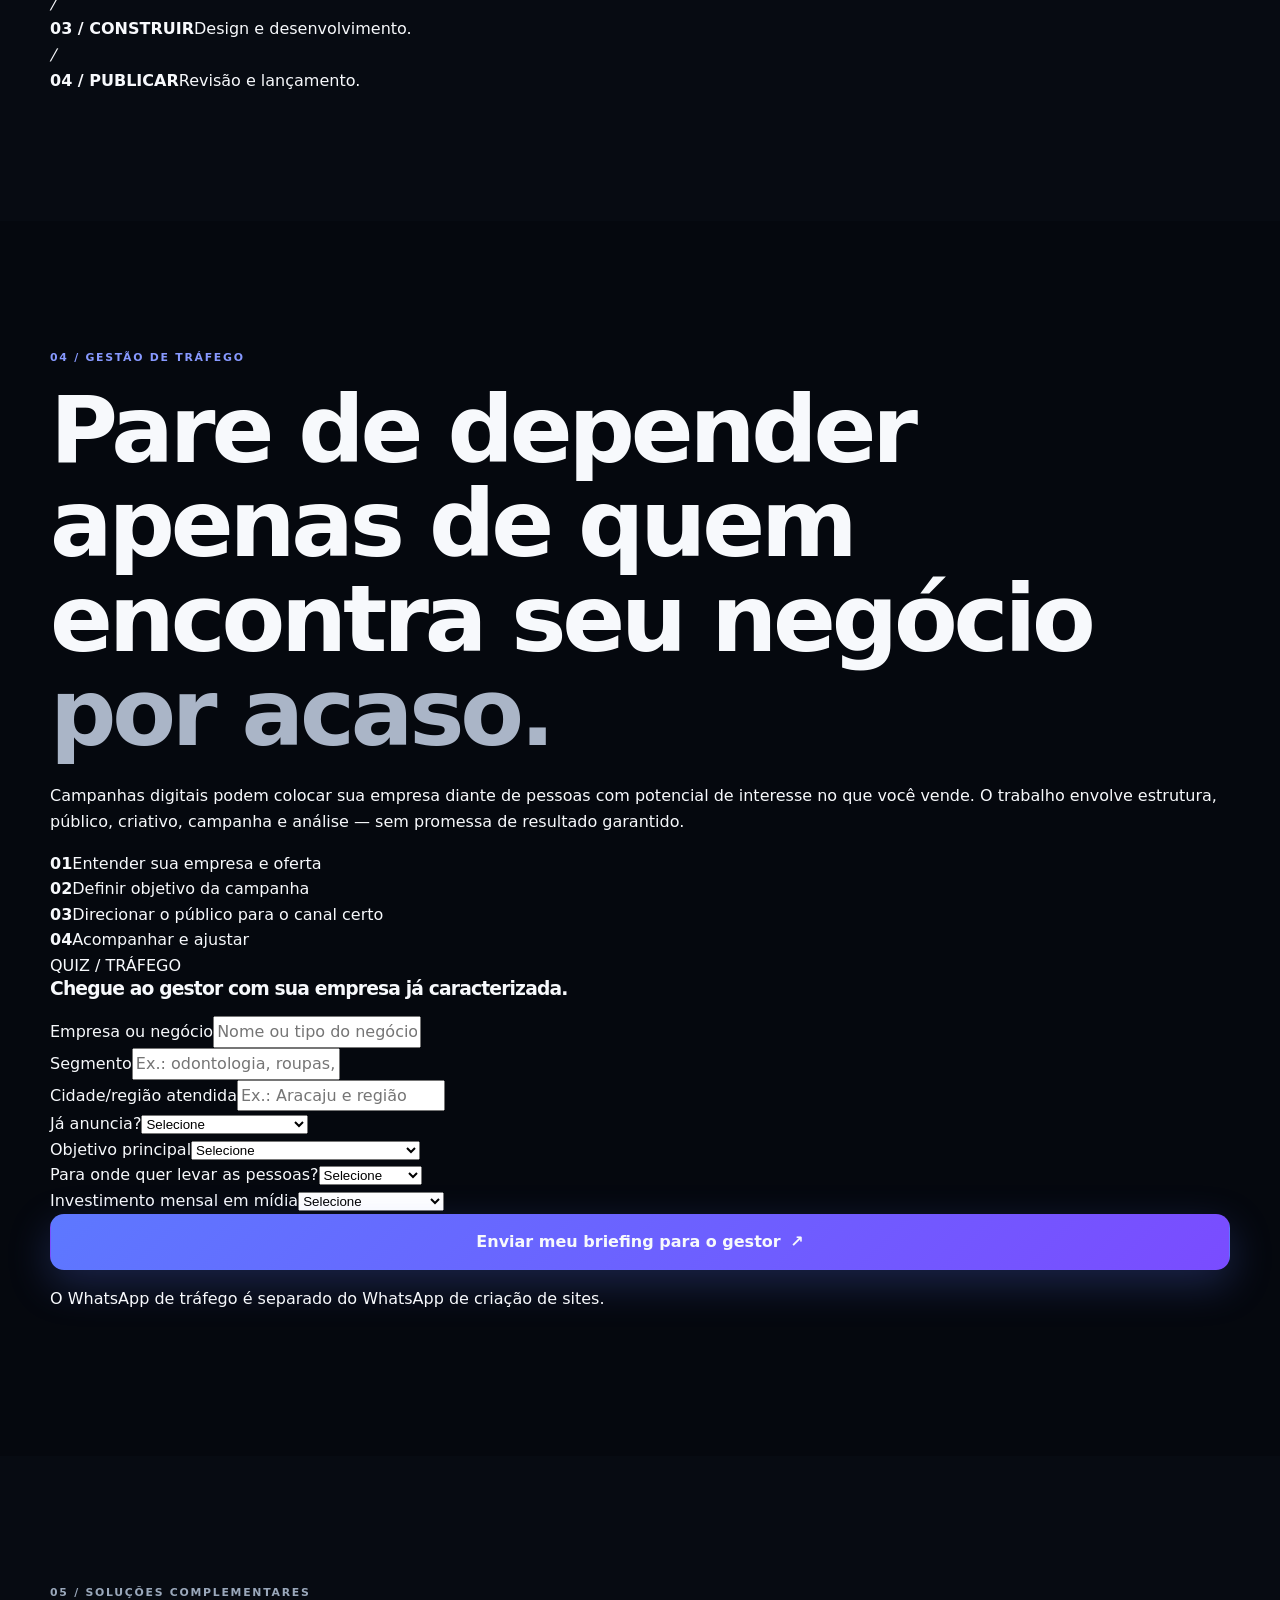
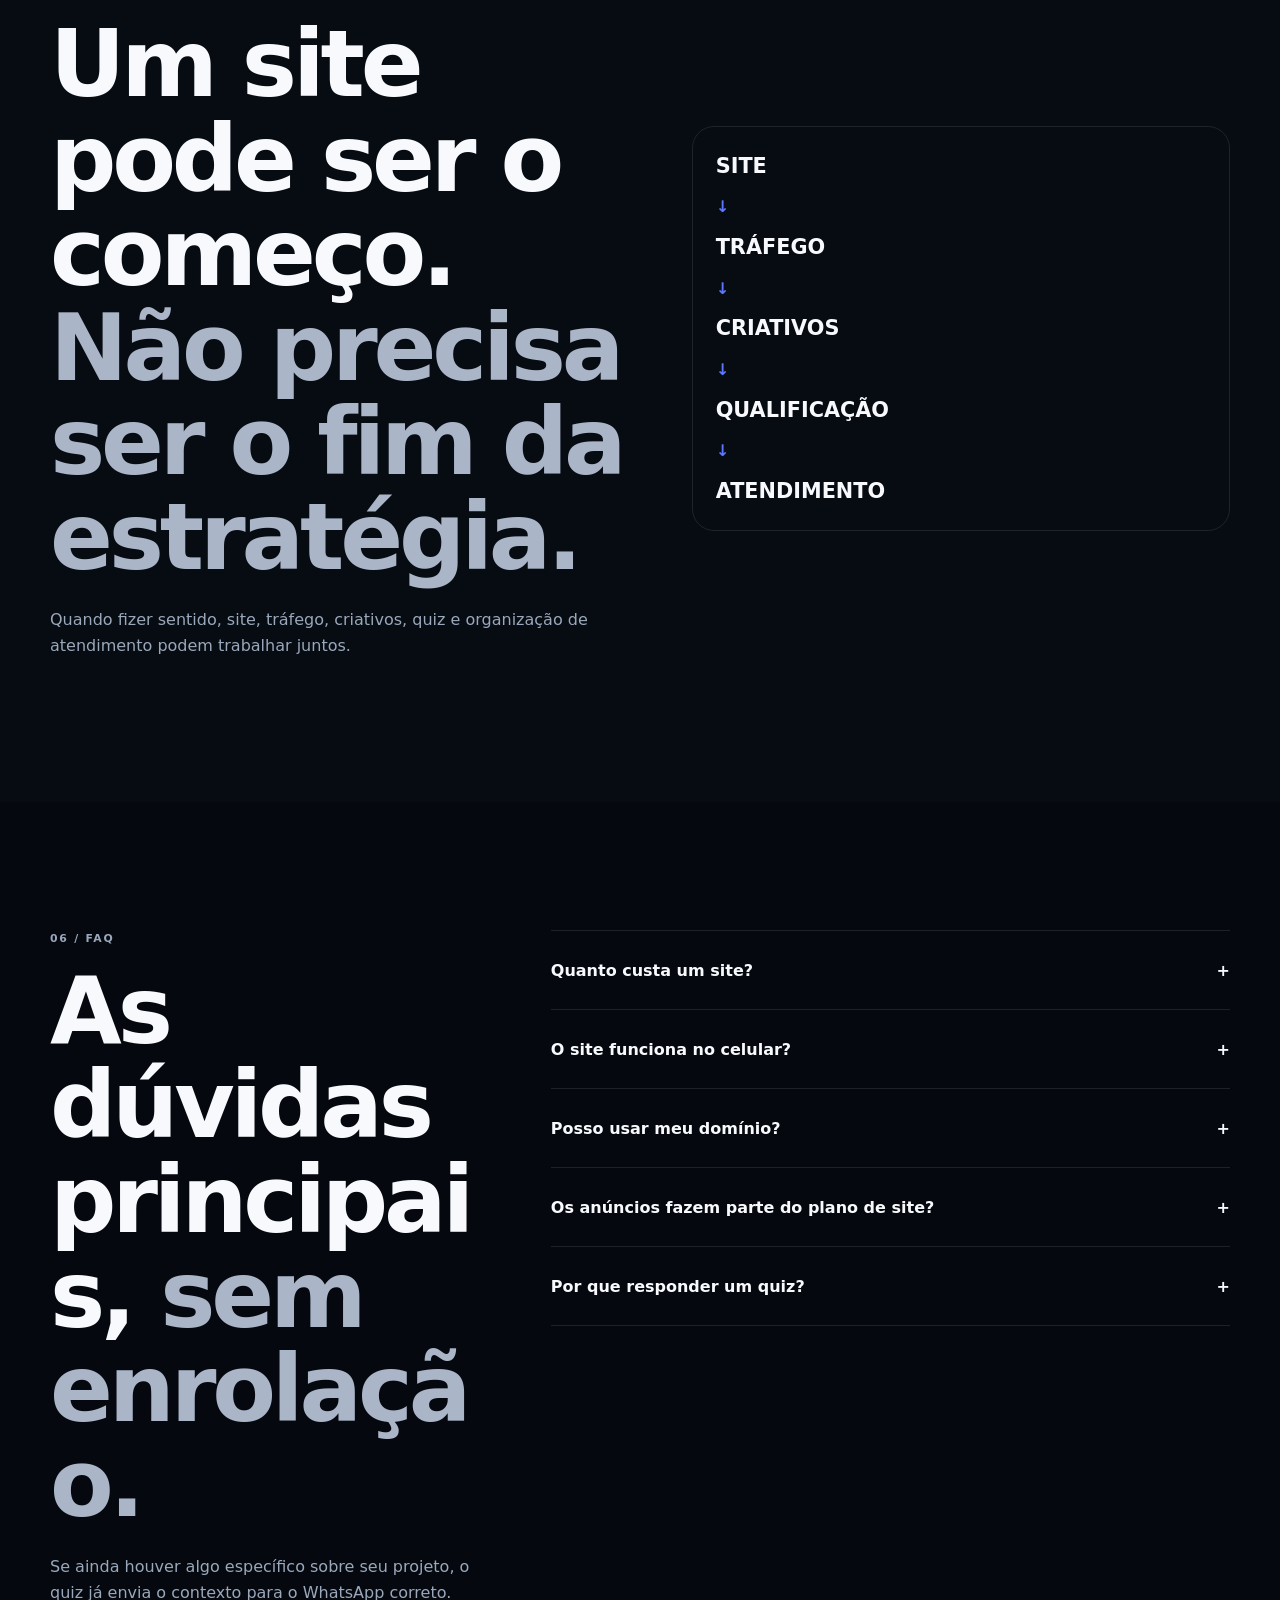
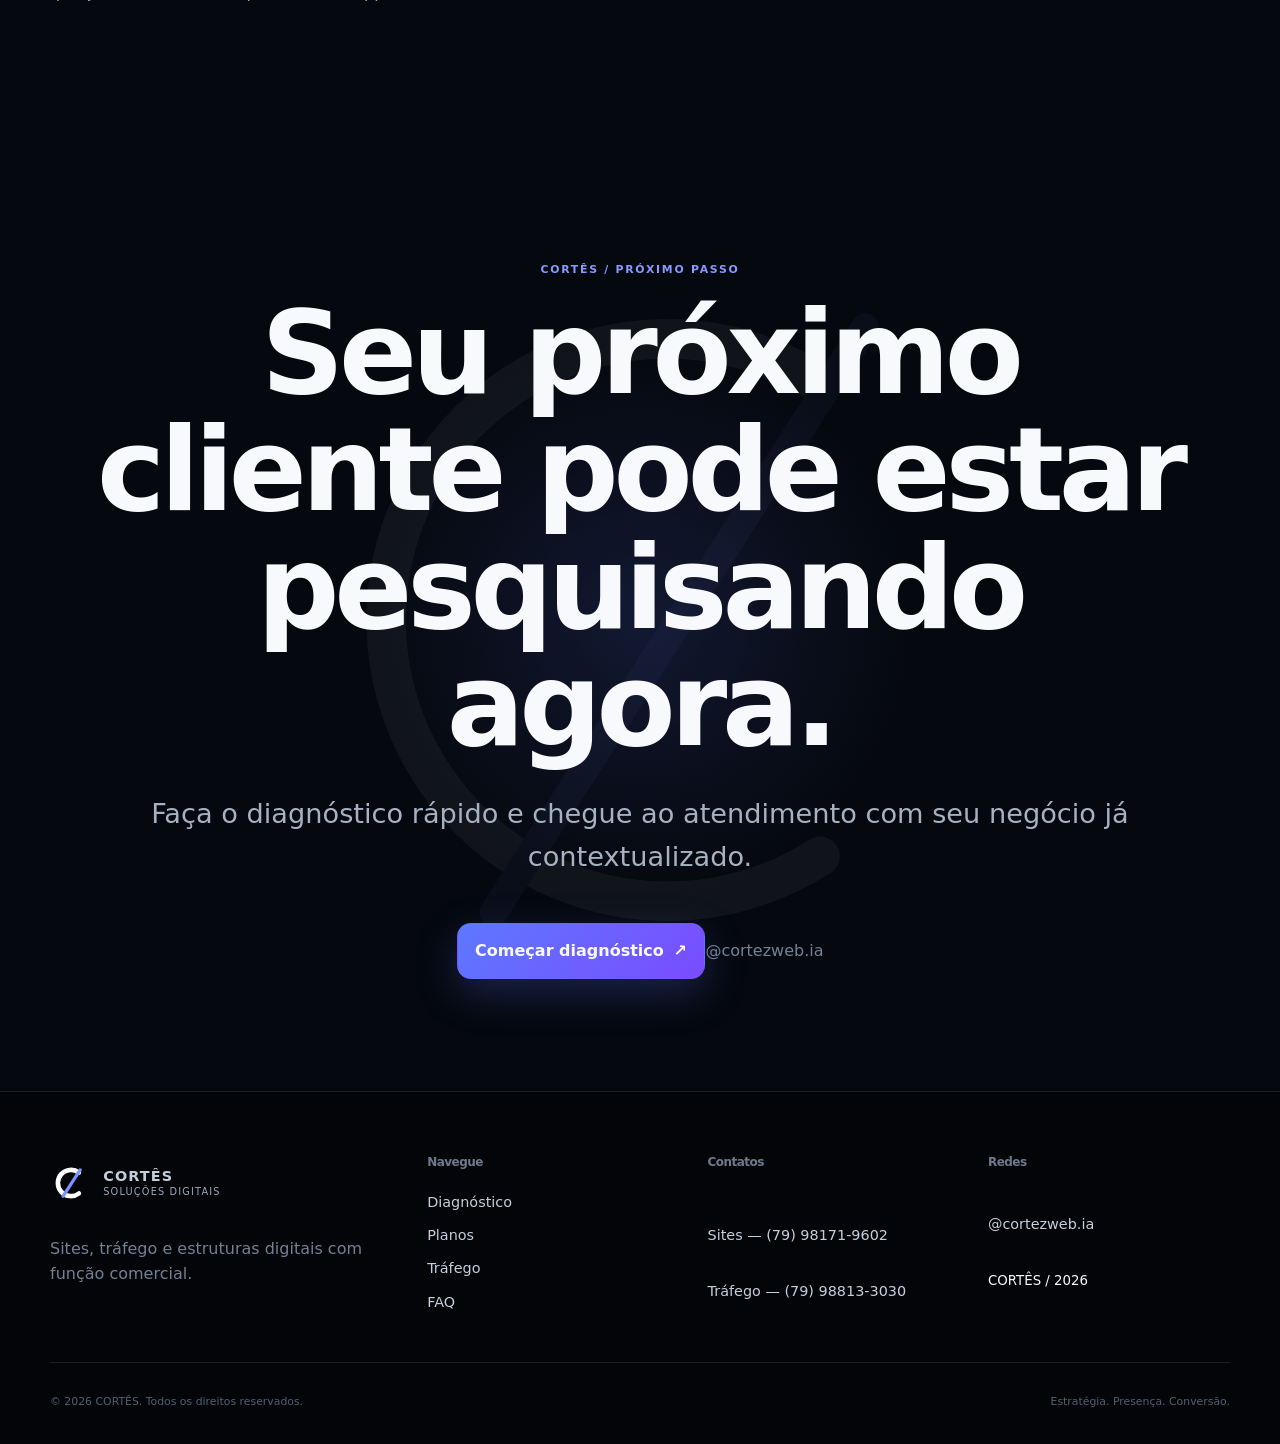
==== commit c64f4914: "Reorganiza site e adiciona quizzes de qualificação" ====
--- a/index.html
+++ b/index.html
@@ -4,11 +4,11 @@
   <meta charset="UTF-8">
   <meta name="viewport" content="width=device-width, initial-scale=1.0">
   <meta name="theme-color" content="#070b12">
-  <meta name="description" content="Criação de sites, landing pages, gestão de tráfego e soluções digitais para empresas que querem fortalecer sua presença e gerar novas oportunidades de negócio.">
-  <meta property="og:title" content="CORTÊS | Sites, Tráfego e Serviços Digitais">
-  <meta property="og:description" content="Sites, tráfego e estruturas digitais feitas para negócios que querem parecer maiores, vender melhor e competir de verdade no digital.">
+  <meta name="description" content="CORTÊS — criação de sites, landing pages, gestão de tráfego e soluções digitais para negócios que querem fortalecer sua presença e gerar oportunidades.">
+  <meta property="og:title" content="CORTÊS | Sites, Tráfego e Soluções Digitais">
+  <meta property="og:description" content="Sites que apresentam. Campanhas que atraem. Estruturas digitais que transformam atenção em oportunidades.">
   <meta property="og:type" content="website">
-  <title>CORTÊS | Sites, Tráfego e Serviços Digitais</title>
+  <title>CORTÊS | Sites, Tráfego e Soluções Digitais</title>
   <link rel="icon" href="data:image/svg+xml,%3Csvg xmlns='http://www.w3.org/2000/svg' viewBox='0 0 64 64'%3E%3Crect width='64' height='64' rx='14' fill='%23070b12'/%3E%3Cpath d='M42 18a18 18 0 1 0 0 28' fill='none' stroke='%23ffffff' stroke-width='7' stroke-linecap='round'/%3E%3Cpath d='M22 50 44 14' stroke='%236f7cff' stroke-width='5' stroke-linecap='round'/%3E%3C/svg%3E">
   <link rel="stylesheet" href="style.css">
   <script src="script.js" defer></script>
@@ -22,75 +22,151 @@
     <div class="container nav-shell">
       <a class="brand" href="#inicio" aria-label="CORTÊS - Início">
         <svg class="brand__mark" viewBox="0 0 64 64" aria-hidden="true"><path d="M44 16a20 20 0 1 0 0 32"/><path class="brand__cut" d="M20 52 46 12"/></svg>
-        <span class="brand__text"><b>CORTÊS</b><small>Serviços Digitais</small></span>
+        <span class="brand__text"><b>CORTÊS</b><small>Soluções Digitais</small></span>
       </a>
       <button class="menu-toggle" id="menuToggle" type="button" aria-label="Abrir menu" aria-expanded="false" aria-controls="mainNav"><span></span><span></span><span></span></button>
       <nav class="main-nav" id="mainNav" aria-label="Navegação principal">
-        <a href="#inicio">Início</a><a href="#servicos">Serviços</a><a href="#sites">Sites</a><a href="#trafego">Tráfego</a><a href="#scan">Cortês Scan</a><a href="#projetos">Projetos</a><a href="#sobre">Sobre</a>
+        <a href="#inicio">Início</a>
+        <a href="#diagnostico">Diagnóstico</a>
+        <a href="#planos">Planos</a>
+        <a href="#como-funciona">Como funciona</a>
+        <a href="#trafego">Tráfego</a>
+        <a href="#faq">FAQ</a>
       </nav>
-      <button class="header-cta" type="button" data-open-contact>Falar com Cortês <span>↗</span></button>
+      <button class="header-cta" type="button" data-scroll="#diagnostico">Descobrir meu próximo passo <span>↗</span></button>
     </div>
   </header>
 
   <main id="conteudo">
     <section class="hero" id="inicio">
-      <div class="hero__grid-bg" aria-hidden="true"></div><div class="hero__slash hero__slash--one" aria-hidden="true"></div><div class="hero__slash hero__slash--two" aria-hidden="true"></div>
+      <div class="hero__grid-bg" aria-hidden="true"></div>
+      <div class="hero__slash hero__slash--one" aria-hidden="true"></div>
+      <div class="hero__slash hero__slash--two" aria-hidden="true"></div>
       <div class="container hero__layout">
         <div class="hero__copy reveal">
-          <p class="code-label">CORTÊS / DIGITAL SYSTEM / 2026</p>
-          <h1>Seu negócio pode ser pequeno.<br><span>Sua presença digital <em>não precisa</em> parecer pequena.</span></h1>
-          <p class="hero__lead">Eu construo sites que apresentam, campanhas que atraem e estruturas digitais feitas para transformar atenção em oportunidades de negócio.</p>
-          <div class="hero__actions"><button class="btn btn--primary" type="button" data-open-contact>Quero fortalecer meu negócio <span>↗</span></button><a class="btn btn--ghost" href="#planos">Ver planos de site</a></div>
-          <div class="hero__meta"><span>SITES</span><i>/</i><span>TRÁFEGO</span><i>/</i><span>CONVERSÃO</span><i>/</i><span>DIGITAL</span></div>
+          <p class="code-label">CORTÊS / SOLUÇÕES DIGITAIS</p>
+          <h1><span class="hero-brand">CORTÊS</span><br>Presença digital feita para <em>gerar negócio.</em></h1>
+          <p class="hero__lead">Sites que apresentam sua empresa, campanhas que colocam sua oferta diante das pessoas certas e estruturas digitais que organizam o caminho até o WhatsApp.</p>
+          <div class="hero__actions">
+            <button class="btn btn--primary" type="button" data-scroll="#diagnostico">Descobrir o que meu negócio precisa <span>↗</span></button>
+            <a class="btn btn--ghost" href="#planos">Ver planos de site</a>
+          </div>
+          <div class="hero__meta"><span>SITES</span><i>/</i><span>TRÁFEGO</span><i>/</i><span>QUALIFICAÇÃO</span><i>/</i><span>CONVERSÃO</span></div>
         </div>
-        <div class="hero-system reveal" aria-label="Fluxo visual de presença digital">
-          <div class="system-window system-window--browser"><div class="window-top"><span></span><span></span><span></span><small>cortes.digital</small></div><div class="browser-body"><div class="mini-brand"><b>C/</b> CORTÊS</div><div class="browser-line browser-line--lg"></div><div class="browser-line"></div><div class="browser-button">CONVERTER <b>↗</b></div></div></div>
-          <div class="system-window system-window--campaign"><span class="system-kicker">CAMPANHA / ATIVA</span><div class="chart" aria-hidden="true"><i style="height:34%"></i><i style="height:51%"></i><i style="height:47%"></i><i style="height:66%"></i><i style="height:78%"></i><i style="height:92%"></i></div><small>ATRAIR / ANALISAR / AJUSTAR</small></div>
-          <div class="system-window system-window--phone"><div class="phone-notch"></div><span>WHATSAPP</span><div class="chat-bubble">Olá, quero entender melhor.</div><div class="chat-bubble chat-bubble--accent">Vamos estruturar seu próximo passo.</div></div>
-          <div class="system-flow"><span>VISITANTE</span><b>↓</b><span>SITE</span><b>↓</b><span>WHATSAPP</span><b>↓</b><strong>OPORTUNIDADE</strong></div><div class="system-tag system-tag--one">BUILD / ATTRACT / CONVERT</div><div class="system-tag system-tag--two">01 / DIGITAL PRESENCE</div>
+        <div class="hero-panel reveal" aria-label="Resumo do que a CORTÊS faz">
+          <div class="hero-panel__header"><span>C/</span><small>O QUE A CORTÊS ENTREGA</small></div>
+          <div class="hero-panel__item"><b>01</b><div><strong>Site profissional</strong><small>Uma apresentação comercial disponível 24h.</small></div></div>
+          <div class="hero-panel__item"><b>02</b><div><strong>Tráfego pago</strong><small>Campanhas para aumentar sua presença diante do público certo.</small></div></div>
+          <div class="hero-panel__item"><b>03</b><div><strong>Qualificação</strong><small>Quizzes que fazem o lead chegar ao WhatsApp com contexto.</small></div></div>
+          <div class="hero-panel__flow"><span>VISITANTE</span><b>→</b><span>ESTRUTURA</span><b>→</b><span>WHATSAPP</span><b>→</b><strong>OPORTUNIDADE</strong></div>
         </div>
       </div>
-      <div class="hero__bottom container"><span>CORTÊS / ESTRATÉGIA. PRESENÇA. CONVERSÃO.</span><span>↓ ROLE PARA EXPLORAR</span></div>
+      <div class="container hero__bottom"><span>CORTÊS / ESTRATÉGIA. PRESENÇA. CONVERSÃO.</span><span>↓ COMECE PELO DIAGNÓSTICO</span></div>
     </section>
 
-    <section class="impact-strip cut-reveal"><div class="container"><p class="code-label">01 / REALIDADE DIGITAL</p><h2>O seu cliente já está online.</h2><p>A questão é <strong>o que ele encontra</strong> quando procura você.</p></div></section>
+    <section class="quick-quiz section" id="diagnostico">
+      <div class="container quick-quiz__grid">
+        <div class="section-heading reveal">
+          <p class="code-label">01 / DIAGNÓSTICO RÁPIDO</p>
+          <h2>Em menos de um minuto, diga <span>quem você é e o que precisa.</span></h2>
+          <p>Você responde três perguntas. O site monta uma mensagem com o contexto do seu negócio e abre o WhatsApp do serviço certo.</p>
+        </div>
+        <form class="quiz-card reveal" id="quickQuiz">
+          <div class="quiz-field">
+            <label for="quickBusiness">Qual é o seu negócio?</label>
+            <input id="quickBusiness" name="business" type="text" placeholder="Ex.: clínica, restaurante, loja, profissional liberal" maxlength="80" required>
+          </div>
+          <fieldset class="quiz-field"><legend>O que você quer melhorar agora?</legend>
+            <div class="choice-grid">
+              <label class="choice"><input type="radio" name="need" value="site" required><span><b>Quero um site</b><small>Landing page ou presença profissional</small></span></label>
+              <label class="choice"><input type="radio" name="need" value="traffic"><span><b>Quero anunciar</b><small>Gestão de tráfego e campanhas</small></span></label>
+              <label class="choice"><input type="radio" name="need" value="unsure"><span><b>Não sei ainda</b><small>Quero entender meu melhor próximo passo</small></span></label>
+            </div>
+          </fieldset>
+          <div class="quiz-field"><label for="quickGoal">Qual seu principal objetivo?</label><select id="quickGoal" name="goal" required><option value="">Selecione</option><option>Conseguir mais contatos</option><option>Passar mais profissionalismo</option><option>Vender mais</option><option>Organizar minha presença digital</option><option>Divulgar meu negócio</option><option>Outro</option></select></div>
+          <button class="btn btn--primary btn--full" type="submit">Montar meu atendimento no WhatsApp <span>↗</span></button>
+          <p class="quiz-note">Sem cadastro. As respostas servem apenas para montar a mensagem que você enviará no WhatsApp.</p>
+        </form>
+      </div>
+    </section>
 
-    <section class="positioning section" id="posicionamento"><div class="container positioning__grid"><div class="section-heading reveal"><p class="code-label">02 / POSICIONAMENTO</p><h2>Não basta estar na internet.<br><span>É preciso parecer preparado para receber o cliente.</span></h2><p>Seu cliente pesquisa, compara, observa seu Instagram, abre seu site e decide em poucos segundos se vale a pena continuar.</p><p>A CORTÊS estrutura essa presença para que a primeira impressão trabalhe a favor do seu negócio.</p></div><div class="pillars"><article class="pillar reveal"><span>01 /</span><h3>APRESENTAR</h3><p>Mostrar profissionalismo e organizar sua oferta com clareza.</p></article><article class="pillar reveal"><span>02 /</span><h3>ATRAIR</h3><p>Colocar a empresa diante de pessoas com potencial de interesse.</p></article><article class="pillar reveal"><span>03 /</span><h3>CONVERTER</h3><p>Transformar atenção em uma próxima ação objetiva.</p></article></div></div></section>
+    <section class="plans section section--light" id="planos">
+      <div class="container">
+        <div class="section-heading section-heading--split reveal"><div><p class="code-label">02 / PLANOS DE SITE</p><h2>Escolha o nível de presença que <span>faz sentido para seu negócio.</span></h2></div><p>Os botões dos planos abrem um quiz específico para criação de sites. Assim, você já chega ao atendimento com as principais informações do projeto.</p></div>
+        <div class="plans-grid">
+          <article class="plan-card reveal"><div class="plan-card__top"><span>PLANO / 01</span><h3>Essencial</h3><p>Para negócios que precisam colocar uma presença profissional no ar de forma acessível.</p></div><div class="price"><strong>R$ 250</strong><span>criação</span></div><div class="price price--monthly"><strong>R$ 100</strong><span>/mês</span></div><p class="plan-note">Estrutura, hospedagem, manutenção e suporte conforme condições contratadas.</p><ul><li>Landing page profissional</li><li>Design responsivo</li><li>Apresentação da empresa</li><li>Serviços e CTAs</li><li>WhatsApp</li><li>Estrutura comercial</li><li>Hospedagem e manutenção</li><li>Pequenos ajustes e suporte</li></ul><button class="btn btn--plan btn--full" type="button" data-open-site-quiz data-plan="Essencial">Quero o Essencial — responder quiz <span>↗</span></button></article>
+          <article class="plan-card plan-card--featured reveal"><div class="plan-badge">EXPERIÊNCIA COMPLETA</div><div class="plan-card__top"><span>PLANO / 02</span><h3>Profissional</h3><p>Para empresas que querem uma presença digital mais forte, personalizada e estratégica.</p></div><div class="price"><strong>R$ 900</strong><span>criação</span></div><p class="plan-note">Projeto com maior nível de personalização, arquitetura e refinamento visual.</p><ul><li>Estrutura personalizada</li><li>Design exclusivo</li><li>Mais seções</li><li>Arquitetura comercial</li><li>Copy estruturada</li><li>FAQ e formulário</li><li>Integrações e SEO básico</li><li>Microinterações</li><li>Design mobile avançado</li><li>Suporte prioritário</li></ul><button class="btn btn--primary btn--full" type="button" data-open-site-quiz data-plan="Profissional">Quero o Profissional — responder quiz <span>↗</span></button></article>
+        </div>
+      </div>
+    </section>
 
-    <section class="services section section--dark" id="servicos"><div class="container"><div class="section-heading section-heading--split reveal"><div><p class="code-label">03 / SERVIÇOS</p><h2>Estruturas digitais com <span>função comercial.</span></h2></div><p>Não é sobre empilhar serviços. É sobre identificar o que sua presença digital precisa fazer melhor agora.</p></div><div class="services-editorial">
-      <article class="service-feature service-feature--site reveal" id="sites"><div class="service-index">01 / SITE</div><div class="service-copy"><h3>Sites que fazem sua empresa parecer do tamanho que ela quer se tornar.</h3><p>Landing pages e sites profissionais criados para transformar sua presença digital em uma apresentação comercial disponível 24 horas.</p><a class="text-link" href="#planos">Ver planos <span>↗</span></a></div><div class="service-visual website-mini" aria-hidden="true"><div class="website-mini__top"></div><div class="website-mini__hero"><b>YOUR BUSINESS</b><span></span><button tabindex="-1">ACTION ↗</button></div><div class="website-mini__grid"><i></i><i></i><i></i></div></div></article>
-      <article class="service-feature service-feature--traffic reveal" id="trafego"><div class="service-index">02 / TRAFFIC</div><div class="service-copy"><h3>Pare de depender apenas de quem encontra seu negócio por acaso.</h3><p>Campanhas digitais estruturadas para colocar sua empresa diante de pessoas que possuem potencial de interesse no que você vende.</p><button class="text-link" type="button" data-whatsapp="traffic" data-message="Olá, Cortês. Conheci seu serviço de gestão de tráfego através do site e gostaria de entender como você poderia anunciar meu negócio.">Quero anunciar <span>↗</span></button></div><div class="traffic-panel" aria-label="Painel conceitual de campanha"><div class="traffic-panel__top"><span>CAMPANHA</span><strong>EM ANÁLISE</strong></div><div class="traffic-chart"><i style="height:22%"></i><i style="height:38%"></i><i style="height:32%"></i><i style="height:51%"></i><i style="height:61%"></i><i style="height:78%"></i><i style="height:86%"></i></div><small>SEM PROMESSAS / COM ESTRUTURA</small></div></article>
-      <div class="services-small-grid"><article class="service-small reveal"><span>03 / DIGITAL</span><h3>Antes do clique vem a atenção.</h3><p>Peças comerciais, anúncios, banners, materiais para campanhas e conteúdo visual.</p><button class="text-link" type="button" data-whatsapp="sites" data-message="Olá, Cortês. Conheci seu serviço de criativos digitais pelo site e quero melhorar meus criativos.">Quero melhorar meus criativos <b>↗</b></button></article><article class="service-small reveal"><span>04 / QUIZ</span><h3>Seu vendedor não deveria começar toda conversa do zero.</h3><p>Quizzes que coletam serviço procurado, necessidade, orçamento, prioridade, localização e objetivo antes do atendimento.</p><button class="text-link" type="button" data-whatsapp="sites" data-message="Olá, Cortês. Conheci o serviço de quiz comercial pelo site e gostaria de criar um quiz para qualificar meus contatos.">Quero um quiz comercial <b>↗</b></button></article><article class="service-small reveal"><span>05 / AUTOMATION</span><h3>Se uma tarefa se repete todos os dias, talvez ela não devesse depender de uma pessoa.</h3><p>Automação inicial de atendimento, coleta de informações, organização de leads e direcionamentos simples.</p><button class="text-link" type="button" data-whatsapp="sites" data-message="Olá, Cortês. Vi no site o serviço de automações e gostaria de entender o que pode ser automatizado no meu negócio.">Quero automatizar <b>↗</b></button></article></div>
-    </div></div></section>
+    <section class="info-section section" id="como-funciona">
+      <div class="container">
+        <div class="section-heading reveal"><p class="code-label">03 / POR QUE ISSO IMPORTA</p><h2>Seu cliente não conhece sua operação.<br><span>Primeiro ele conhece sua apresentação.</span></h2><p>Uma estrutura digital boa precisa explicar rapidamente quem você é, o que oferece, por que vale a pena continuar e qual é a próxima ação.</p></div>
+        <div class="info-grid"><article class="info-card reveal"><span>01 / APRESENTAR</span><h3>Parecer preparado</h3><p>Organização, clareza e design ajudam o visitante a perceber profissionalismo antes mesmo de falar com você.</p></article><article class="info-card reveal"><span>02 / DIRECIONAR</span><h3>Eliminar dúvida</h3><p>CTAs claros e uma jornada simples evitam que o cliente tenha que adivinhar o que fazer depois.</p></article><article class="info-card reveal"><span>03 / QUALIFICAR</span><h3>Chegar com contexto</h3><p>Quizzes podem transformar um “oi” genérico em uma conversa que já começa com negócio, objetivo e necessidade.</p></article></div>
+        <div class="process-line reveal"><div><b>01 / ENTENDER</b><span>Negócio, público e objetivo.</span></div><i>/</i><div><b>02 / ESTRUTURAR</b><span>Jornada, informação e oferta.</span></div><i>/</i><div><b>03 / CONSTRUIR</b><span>Design e desenvolvimento.</span></div><i>/</i><div><b>04 / PUBLICAR</b><span>Revisão e lançamento.</span></div></div>
+      </div>
+    </section>
 
-    <section class="site-sales section" id="planos"><div class="container"><div class="site-sales__intro reveal"><p class="code-label">04 / CRIAÇÃO DE SITES</p><h2>Seu Instagram desperta interesse.<br><span>Seu site precisa terminar a venda da ideia.</span></h2><p>Quando alguém procura sua empresa, sua presença digital começa a vender antes mesmo de você responder uma mensagem.</p></div><div class="editorial-quotes"><blockquote class="reveal">“Seu concorrente não precisa ser melhor.<br><strong>Ele só precisa parecer melhor.</strong>”</blockquote><blockquote class="reveal">“Seu cliente não conhece sua operação.<br><strong>Primeiro ele conhece sua apresentação.</strong>”</blockquote><blockquote class="reveal">“Site barato é caro quando faz sua empresa parecer amadora.”</blockquote></div>
-      <div class="plans-heading reveal"><p class="code-label">05 / PLANOS</p><h2>Dois caminhos. <span>Uma presença mais profissional.</span></h2></div><div class="plans-grid">
-        <article class="plan-card reveal"><div class="plan-card__top"><span>PLANO / 01</span><h3>Essencial</h3><p>Negócios que precisam colocar uma presença profissional no ar de forma acessível.</p></div><div class="price"><strong>R$ 250</strong><span>criação</span></div><div class="price price--monthly"><strong>R$ 100</strong><span>/mês</span></div><p class="plan-note">Estrutura, hospedagem, manutenção e suporte conforme condições contratadas.</p><ul><li>Landing page profissional</li><li>Design responsivo</li><li>Apresentação da empresa</li><li>Serviços e CTAs</li><li>WhatsApp</li><li>Estrutura comercial</li><li>Design profissional</li><li>Domínio conforme contratação</li><li>Hospedagem</li><li>Manutenção</li><li>Pequenos ajustes</li><li>Suporte</li></ul><button class="btn btn--plan" type="button" data-whatsapp="sites" data-message="Olá, Cortês. Vi no seu site o Plano Essencial de R$250 + R$100/mês e gostaria de criar um site para meu negócio.">Quero o Essencial <span>↗</span></button></article>
-        <article class="plan-card plan-card--featured reveal"><div class="plan-badge">EXPERIÊNCIA COMPLETA</div><div class="plan-card__top"><span>PLANO / 02</span><h3>Profissional</h3><p>Empresas que querem uma presença digital mais forte, personalizada e estratégica.</p></div><div class="price"><strong>R$ 900</strong><span>criação</span></div><p class="plan-note">Projeto com maior nível de personalização, arquitetura e refinamento visual.</p><ul><li>Estrutura personalizada</li><li>Design exclusivo</li><li>Mais seções</li><li>Arquitetura comercial</li><li>Copy estruturada</li><li>FAQ</li><li>Depoimentos quando fornecidos</li><li>Formulário</li><li>Integrações</li><li>SEO básico</li><li>Microinterações</li><li>Design mobile avançado</li><li>Experiência diferenciada</li><li>Personalização superior</li><li>Suporte prioritário</li></ul><button class="btn btn--primary btn--full" type="button" data-whatsapp="sites" data-message="Olá, Cortês. Vi no seu site o Plano Profissional de R$900 e quero conversar sobre a criação do meu projeto.">Quero o Profissional <span>↗</span></button></article>
-      </div><div class="plan-comparison reveal"><div><span>ESSENCIAL</span><strong>Entre no digital com aparência profissional.</strong></div><div class="comparison-cut" aria-hidden="true"></div><div><span>PROFISSIONAL</span><strong>Construa uma presença digital capaz de diferenciar sua marca.</strong></div></div>
-    </div></section>
+    <section class="traffic section section--dark" id="trafego">
+      <div class="container traffic__grid">
+        <div class="traffic__copy reveal">
+          <p class="code-label">04 / GESTÃO DE TRÁFEGO</p>
+          <h2>Pare de depender apenas de quem encontra seu negócio <span>por acaso.</span></h2>
+          <p>Campanhas digitais podem colocar sua empresa diante de pessoas com potencial de interesse no que você vende. O trabalho envolve estrutura, público, criativo, campanha e análise — sem promessa de resultado garantido.</p>
+          <div class="traffic-points"><div><b>01</b><span>Entender sua empresa e oferta</span></div><div><b>02</b><span>Definir objetivo da campanha</span></div><div><b>03</b><span>Direcionar o público para o canal certo</span></div><div><b>04</b><span>Acompanhar e ajustar</span></div></div>
+        </div>
+        <form class="quiz-card quiz-card--dark reveal" id="trafficQuiz">
+          <div class="quiz-card__heading"><span>QUIZ / TRÁFEGO</span><h3>Chegue ao gestor com sua empresa já caracterizada.</h3></div>
+          <div class="quiz-two-cols"><div class="quiz-field"><label for="trafficBusiness">Empresa ou negócio</label><input id="trafficBusiness" name="business" type="text" placeholder="Nome ou tipo do negócio" maxlength="80" required></div><div class="quiz-field"><label for="trafficSegment">Segmento</label><input id="trafficSegment" name="segment" type="text" placeholder="Ex.: odontologia, roupas, autoescola" maxlength="80" required></div></div>
+          <div class="quiz-two-cols"><div class="quiz-field"><label for="trafficCity">Cidade/região atendida</label><input id="trafficCity" name="city" type="text" placeholder="Ex.: Aracaju e região" maxlength="80" required></div><div class="quiz-field"><label for="trafficCurrentAds">Já anuncia?</label><select id="trafficCurrentAds" name="currentAds" required><option value="">Selecione</option><option>Sim, Meta Ads</option><option>Sim, Google Ads</option><option>Sim, outras plataformas</option><option>Não anuncio atualmente</option></select></div></div>
+          <div class="quiz-field"><label for="trafficObjective">Objetivo principal</label><select id="trafficObjective" name="objective" required><option value="">Selecione</option><option>Receber mensagens no WhatsApp</option><option>Gerar contatos/leads</option><option>Vender produtos</option><option>Gerar agendamentos</option><option>Aumentar visitas ao site</option><option>Divulgar minha marca</option></select></div>
+          <div class="quiz-two-cols"><div class="quiz-field"><label for="trafficDestination">Para onde quer levar as pessoas?</label><select id="trafficDestination" name="destination" required><option value="">Selecione</option><option>WhatsApp</option><option>Instagram</option><option>Site</option><option>Ainda não sei</option></select></div><div class="quiz-field"><label for="trafficBudget">Investimento mensal em mídia</label><select id="trafficBudget" name="budget" required><option value="">Selecione</option><option>Ainda não defini</option><option>Até R$ 500</option><option>R$ 500 a R$ 1.500</option><option>R$ 1.500 a R$ 3.000</option><option>Acima de R$ 3.000</option></select></div></div>
+          <button class="btn btn--primary btn--full" type="submit">Enviar meu briefing para o gestor <span>↗</span></button>
+          <p class="quiz-note">O WhatsApp de tráfego é separado do WhatsApp de criação de sites.</p>
+        </form>
+      </div>
+    </section>
 
-    <section class="scan section section--dark" id="scan"><div class="scan-cut" aria-hidden="true"></div><div class="container scan__grid"><div class="scan__intro reveal"><p class="code-label">06 / CORTÊS SCAN™</p><h2>Seu digital está trabalhando por você <span>ou apenas existindo?</span></h2><p>Responda algumas perguntas e descubra onde sua estrutura digital pode estar deixando oportunidades pelo caminho.</p><div class="scan-disclaimer">ANÁLISE ORIENTATIVA / NÃO É DIAGNÓSTICO CIENTÍFICO / NÃO GARANTE RESULTADOS</div></div>
-      <form class="scan-card reveal" id="cortezScan"><div class="scan-progress"><span id="scanStepLabel">ETAPA 1 / 5</span><div><i id="scanProgressFill"></i></div></div><div class="scan-step is-active" data-step="1"><fieldset><legend>Você possui um site?</legend><label class="choice"><input type="radio" name="hasSite" value="Sim" required><span>Sim</span></label><label class="choice"><input type="radio" name="hasSite" value="Não"><span>Não</span></label></fieldset></div><div class="scan-step" data-step="2"><fieldset><legend>Você anuncia atualmente?</legend><label class="choice"><input type="radio" name="ads" value="Sim" required><span>Sim</span></label><label class="choice"><input type="radio" name="ads" value="Não"><span>Não</span></label></fieldset></div><div class="scan-step" data-step="3"><fieldset><legend>De onde vêm seus clientes?</legend><div class="choice-grid"><label class="choice"><input type="radio" name="source" value="Instagram" required><span>Instagram</span></label><label class="choice"><input type="radio" name="source" value="WhatsApp"><span>WhatsApp</span></label><label class="choice"><input type="radio" name="source" value="Indicação"><span>Indicação</span></label><label class="choice"><input type="radio" name="source" value="Google"><span>Google</span></label><label class="choice"><input type="radio" name="source" value="Anúncios"><span>Anúncios</span></label><label class="choice"><input type="radio" name="source" value="Outros"><span>Outros</span></label></div></fieldset></div><div class="scan-step" data-step="4"><fieldset><legend>Qual seu maior problema hoje?</legend><div class="choice-grid choice-grid--problems"><label class="choice"><input type="radio" name="problem" value="Poucos clientes" required><span>Poucos clientes</span></label><label class="choice"><input type="radio" name="problem" value="Aparência pouco profissional"><span>Aparência pouco profissional</span></label><label class="choice"><input type="radio" name="problem" value="Não tenho site"><span>Não tenho site</span></label><label class="choice"><input type="radio" name="problem" value="Anúncios não funcionam bem"><span>Anúncios não funcionam bem</span></label><label class="choice"><input type="radio" name="problem" value="Atendimento desorganizado"><span>Atendimento desorganizado</span></label><label class="choice"><input type="radio" name="problem" value="Não sei o que melhorar"><span>Não sei o que melhorar</span></label></div></fieldset></div><div class="scan-step" data-step="5"><label class="business-field" for="businessType">Qual é o seu negócio?</label><input id="businessType" name="business" type="text" placeholder="Ex.: clínica odontológica, restaurante, loja..." maxlength="80" required></div><div class="scan-nav"><button class="scan-back" id="scanBack" type="button" disabled>← Voltar</button><button class="btn btn--primary" id="scanNext" type="button">Continuar <span>→</span></button></div></form>
-      <div class="scan-result" id="scanResult" hidden><p class="code-label">RESULTADO / CORTÊS SCAN</p><h3 id="scanResultTitle">Seu próximo passo</h3><p id="scanResultText"></p><div class="scan-summary" id="scanSummary"></div><button class="btn btn--primary" id="scanWhatsApp" type="button">Quero uma análise da Cortês <span>↗</span></button><button class="scan-restart" id="scanRestart" type="button">Refazer Scan</button></div>
-    </div></section>
+    <section class="ecosystem section">
+      <div class="container ecosystem__grid"><div class="reveal"><p class="code-label">05 / SOLUÇÕES COMPLEMENTARES</p><h2>Um site pode ser o começo.<br><span>Não precisa ser o fim da estratégia.</span></h2><p>Quando fizer sentido, site, tráfego, criativos, quiz e organização de atendimento podem trabalhar juntos.</p></div><div class="ecosystem-flow reveal"><span>SITE</span><b>↓</b><span>TRÁFEGO</span><b>↓</b><span>CRIATIVOS</span><b>↓</b><span>QUALIFICAÇÃO</span><b>↓</b><span>ATENDIMENTO</span></div></div>
+    </section>
 
-    <section class="projects section" id="projetos"><div class="container"><div class="section-heading section-heading--split reveal"><div><p class="code-label">07 / PROJETOS</p><h2>Não venda apenas o que você faz.<br><span>Mostre como poderia parecer.</span></h2></div><p>Projetos conceituais servem para demonstrar direção visual, estrutura e capacidade técnica — sem fingir que são clientes reais.</p></div><div class="projects-grid"><article class="project-card project-card--wide reveal"><div class="project-tag">PROJETO CONCEITUAL / CLÍNICA</div><div class="project-mockup project-mockup--clinic"><span>CLÍNICA / PRESENÇA PREMIUM</span><b>CONFIANÇA COMEÇA NA APRESENTAÇÃO.</b><i></i><button tabindex="-1">AGENDAR ↗</button></div><div class="project-meta"><span>SAÚDE</span><span>LANDING PAGE</span><span>MOBILE FIRST</span></div></article><article class="project-card reveal"><div class="project-tag">PROJETO CONCEITUAL / FOOD</div><div class="project-mockup project-mockup--food"><span>RESTAURANTE / EXPERIENCE</span><b>SABOR TAMBÉM SE APRESENTA.</b><i></i></div><div class="project-meta"><span>RESTAURANTE</span><span>CONVERSÃO</span></div></article><article class="project-card reveal"><div class="project-tag">PROJETO CONCEITUAL / SERVIÇOS</div><div class="project-mockup project-mockup--pro"><span>PROFISSIONAL / AUTHORITY</span><b>SEU NOME COMO MARCA.</b><i></i></div><div class="project-meta"><span>SERVIÇOS</span><span>AUTORIDADE</span></div></article></div></div></section>
+    <section class="faq section section--dark" id="faq">
+      <div class="container faq__grid"><div class="faq__intro reveal"><p class="code-label">06 / FAQ</p><h2>As dúvidas principais, <span>sem enrolação.</span></h2><p>Se ainda houver algo específico sobre seu projeto, o quiz já envia o contexto para o WhatsApp correto.</p></div><div class="faq-list">
+        <article class="faq-item reveal"><button type="button" aria-expanded="false"><span>Quanto custa um site?</span><b>+</b></button><div><p>O site apresenta o Plano Essencial por R$ 250 de criação + R$ 100/mês e o Plano Profissional por R$ 900 de criação.</p></div></article>
+        <article class="faq-item reveal"><button type="button" aria-expanded="false"><span>O site funciona no celular?</span><b>+</b></button><div><p>Sim. Os projetos são desenvolvidos com atenção à experiência mobile e desktop.</p></div></article>
+        <article class="faq-item reveal"><button type="button" aria-expanded="false"><span>Posso usar meu domínio?</span><b>+</b></button><div><p>Sim, conforme a contratação e a estrutura escolhida.</p></div></article>
+        <article class="faq-item reveal"><button type="button" aria-expanded="false"><span>Os anúncios fazem parte do plano de site?</span><b>+</b></button><div><p>Não. Gestão de tráfego é um serviço separado da criação do site.</p></div></article>
+        <article class="faq-item reveal"><button type="button" aria-expanded="false"><span>Por que responder um quiz?</span><b>+</b></button><div><p>Para você não chegar ao atendimento apenas com “oi”. O WhatsApp já recebe um resumo do seu negócio, objetivo e necessidade.</p></div></article>
+      </div></div>
+    </section>
 
-    <section class="process section section--dark"><div class="container"><div class="process-heading reveal"><p class="code-label">08 / PROCESSO</p><h2>Ideia. <span>/</span> Estrutura. <span>/</span> Construção. <span>/</span> Publicação.</h2></div><ol class="process-grid"><li class="reveal"><span>01 / ENTENDER</span><h3>Negócio, público e objetivo.</h3><p>O projeto começa entendendo o que precisa ser comunicado e para quem.</p></li><li class="reveal"><span>02 / ESTRUTURAR</span><h3>Organização da jornada.</h3><p>Hierarquia, seções, argumentos e próximos passos.</p></li><li class="reveal"><span>03 / CONSTRUIR</span><h3>Design e desenvolvimento.</h3><p>Interface, responsividade e implementação técnica.</p></li><li class="reveal"><span>04 / PUBLICAR</span><h3>Revisão e lançamento.</h3><p>Checagem final, domínio, publicação e entrega conforme contratação.</p></li></ol></div></section>
-
-    <section class="ecosystem section"><div class="container ecosystem__grid"><div class="reveal"><p class="code-label">09 / ECOSSISTEMA</p><h2>Um site pode ser o começo.<br><span>Não precisa ser o fim da estratégia.</span></h2><p>Presença, aquisição, criativos, qualificação e atendimento podem trabalhar juntos quando fizer sentido para o negócio.</p></div><div class="ecosystem-flow reveal" aria-label="Fluxo de serviços CORTÊS"><span>SITE</span><b>↓</b><span>TRÁFEGO</span><b>↓</b><span>CRIATIVOS</span><b>↓</b><span>QUALIFICAÇÃO</span><b>↓</b><span>ATENDIMENTO</span></div></div></section>
-
-    <section class="about section" id="sobre"><div class="container about__grid"><div class="about-mark reveal" aria-hidden="true"><svg viewBox="0 0 160 160"><path d="M112 38a50 50 0 1 0 0 84"/><path class="brand__cut" d="M54 132 120 28"/></svg><span>CORTÊS / DIGITAL</span></div><div class="about-copy reveal"><p class="code-label">10 / SOBRE</p><h2>CORTÊS não é uma fábrica de templates.</h2><p>Cada negócio possui uma forma diferente de vender. Por isso, cada projeto precisa apresentar a empresa, organizar a informação e direcionar o visitante para uma próxima ação.</p><p>A proposta da CORTÊS é unir tecnologia, design e estratégia para criar estruturas digitais que tenham função comercial — e não apenas aparência.</p><div class="social-handle"><span>ACOMPANHE</span><strong>@cortezweb.ia</strong></div></div></div></section>
-
-    <section class="faq section section--dark" id="faq"><div class="container faq__grid"><div class="faq__intro reveal"><p class="code-label">11 / FAQ</p><h2>Sem complicação.<br><span>Sem conversa técnica desnecessária.</span></h2><p>O objetivo é entender o que seu negócio precisa e transformar isso em uma estrutura clara.</p></div><div class="faq-list"><article class="faq-item reveal"><button type="button" aria-expanded="false"><span>Quanto custa um site?</span><b>+</b></button><div><p>Hoje o site apresenta dois planos: Essencial por R$ 250 de criação + R$ 100/mês, e Profissional por R$ 900 de criação.</p></div></article><article class="faq-item reveal"><button type="button" aria-expanded="false"><span>O site funciona no celular?</span><b>+</b></button><div><p>Sim. Todo projeto é pensado para funcionar de forma responsiva em celular, tablet e desktop.</p></div></article><article class="faq-item reveal"><button type="button" aria-expanded="false"><span>Posso usar meu domínio?</span><b>+</b></button><div><p>Sim. O domínio pode ser configurado conforme a contratação e a estrutura escolhida.</p></div></article><article class="faq-item reveal"><button type="button" aria-expanded="false"><span>O site pode direcionar para WhatsApp?</span><b>+</b></button><div><p>Sim. Os CTAs podem abrir conversas no WhatsApp com mensagens pré-configuradas.</p></div></article><article class="faq-item reveal"><button type="button" aria-expanded="false"><span>Vocês trabalham com anúncios?</span><b>+</b></button><div><p>Sim. Gestão de tráfego é um serviço separado da criação de sites.</p></div></article><article class="faq-item reveal"><button type="button" aria-expanded="false"><span>Preciso entender de tecnologia?</span><b>+</b></button><div><p>Não. A estrutura é apresentada de forma prática e o processo é orientado conforme o projeto.</p></div></article><article class="faq-item reveal"><button type="button" aria-expanded="false"><span>Meu site pode crescer posteriormente?</span><b>+</b></button><div><p>Sim, dependendo da estrutura e das necessidades do projeto.</p></div></article></div></div></section>
-
-    <section class="final-cta" id="contato"><div class="final-cta__mark" aria-hidden="true"><svg viewBox="0 0 160 160"><path d="M112 38a50 50 0 1 0 0 84"/><path class="brand__cut" d="M54 132 120 28"/></svg></div><div class="container final-cta__content reveal"><p class="code-label">12 / PRÓXIMO PASSO</p><h2>Seu próximo cliente pode estar pesquisando agora.</h2><p>A pergunta é <strong>o que ele encontra quando chega até você.</strong></p><div class="final-actions"><button class="btn btn--primary" type="button" data-whatsapp="sites" data-message="Olá, Cortês. Conheci seu site e quero conversar sobre a criação de um site para meu negócio.">Criar meu site <span>↗</span></button><button class="btn btn--ghost" type="button" data-whatsapp="traffic" data-message="Olá, Cortês. Conheci seu site e quero conversar sobre gestão de tráfego para meu negócio.">Quero anunciar <span>↗</span></button></div><span class="final-handle">@cortezweb.ia</span></div></section>
+    <section class="final-cta">
+      <div class="final-cta__mark" aria-hidden="true"><svg viewBox="0 0 160 160"><path d="M112 38a50 50 0 1 0 0 84"/><path class="brand__cut" d="M54 132 120 28"/></svg></div>
+      <div class="container final-cta__content reveal"><p class="code-label">CORTÊS / PRÓXIMO PASSO</p><h2>Seu próximo cliente pode estar pesquisando agora.</h2><p>Faça o diagnóstico rápido e chegue ao atendimento com seu negócio já contextualizado.</p><button class="btn btn--primary" type="button" data-scroll="#diagnostico">Começar diagnóstico <span>↗</span></button><span class="final-handle">@cortezweb.ia</span></div>
+    </section>
   </main>
 
-  <footer class="site-footer"><div class="container footer-grid"><div class="footer-brand"><a class="brand" href="#inicio"><svg class="brand__mark" viewBox="0 0 64 64" aria-hidden="true"><path d="M44 16a20 20 0 1 0 0 32"/><path class="brand__cut" d="M20 52 46 12"/></svg><span class="brand__text"><b>CORTÊS</b><small>Serviços Digitais</small></span></a><p>Sites, tráfego e estruturas digitais para negócios que querem fortalecer sua presença.</p></div><div><h3>Navegue</h3><a href="#sites">Sites</a><a href="#trafego">Tráfego</a><a href="#scan">Scan</a><a href="#projetos">Projetos</a><a href="#contato">Contato</a></div><div><h3>Contatos</h3><button type="button" class="footer-link" data-whatsapp="sites" data-message="Olá, Cortês. Quero conversar sobre criação de sites e serviços digitais.">Sites — (79) 98171-9609</button><button type="button" class="footer-link" data-whatsapp="traffic" data-message="Olá, Cortês. Quero conversar sobre gestão de tráfego.">Tráfego — (79) 98813-3030</button></div><div><h3>Redes</h3><span class="footer-handle">@cortezweb.ia</span><small>CORTÊS / 2026</small></div></div><div class="container footer-bottom"><p>© <span id="currentYear"></span> CORTÊS. Todos os direitos reservados.</p><p>CORTÊS / Estratégia. Presença. Conversão.</p></div></footer>
+  <footer class="site-footer"><div class="container footer-grid"><div class="footer-brand"><a class="brand" href="#inicio"><svg class="brand__mark" viewBox="0 0 64 64" aria-hidden="true"><path d="M44 16a20 20 0 1 0 0 32"/><path class="brand__cut" d="M20 52 46 12"/></svg><span class="brand__text"><b>CORTÊS</b><small>Soluções Digitais</small></span></a><p>Sites, tráfego e estruturas digitais com função comercial.</p></div><div><h3>Navegue</h3><a href="#diagnostico">Diagnóstico</a><a href="#planos">Planos</a><a href="#trafego">Tráfego</a><a href="#faq">FAQ</a></div><div><h3>Contatos</h3><button type="button" class="footer-link" data-open-site-quiz>Sites — (79) 98171-9602</button><button type="button" class="footer-link" data-scroll="#trafego">Tráfego — (79) 98813-3030</button></div><div><h3>Redes</h3><span class="footer-handle">@cortezweb.ia</span><small>CORTÊS / 2026</small></div></div><div class="container footer-bottom"><p>© <span id="currentYear"></span> CORTÊS. Todos os direitos reservados.</p><p>Estratégia. Presença. Conversão.</p></div></footer>
 
-  <div class="contact-dock" id="contactDock"><div class="contact-menu" id="contactMenu" hidden><button type="button" data-whatsapp="sites" data-message="Olá, Cortês. Conheci seu site e gostaria de conversar sobre criação de site ou landing page."><span>01 /</span><b>Criar Site</b><small>(79) 98171-9609</small></button><button type="button" data-whatsapp="traffic" data-message="Olá, Cortês. Conheci seu site e gostaria de conversar sobre gestão de tráfego."><span>02 /</span><b>Gestão de Tráfego</b><small>(79) 98813-3030</small></button></div><button class="contact-trigger" id="contactTrigger" type="button" aria-expanded="false" aria-controls="contactMenu"><span class="contact-trigger__mark">C/</span><b>Falar com Cortês</b><i>+</i></button></div>
+  <div class="modal" id="siteQuizModal" hidden role="dialog" aria-modal="true" aria-labelledby="siteQuizTitle">
+    <div class="modal__backdrop" data-close-site-quiz></div>
+    <div class="modal__panel">
+      <button class="modal__close" type="button" data-close-site-quiz aria-label="Fechar">×</button>
+      <div class="quiz-card__heading"><span>QUIZ / CRIAÇÃO DE SITE</span><h2 id="siteQuizTitle">Conte como é seu negócio antes de falar comigo.</h2><p>O resultado vai para o WhatsApp de criação de sites: <strong>(79) 98171-9602</strong>.</p></div>
+      <form id="siteQuiz">
+        <input id="sitePlan" name="plan" type="hidden" value="Ainda não defini">
+        <div class="quiz-two-cols"><div class="quiz-field"><label for="siteBusiness">Empresa ou negócio</label><input id="siteBusiness" name="business" type="text" placeholder="Nome ou tipo do negócio" maxlength="80" required></div><div class="quiz-field"><label for="siteSegment">Segmento</label><input id="siteSegment" name="segment" type="text" placeholder="Ex.: clínica, restaurante, loja" maxlength="80" required></div></div>
+        <div class="quiz-two-cols"><div class="quiz-field"><label for="siteCity">Cidade/região</label><input id="siteCity" name="city" type="text" placeholder="Onde você atende?" maxlength="80" required></div><div class="quiz-field"><label for="siteHasSite">Já possui site?</label><select id="siteHasSite" name="hasSite" required><option value="">Selecione</option><option>Não</option><option>Sim, mas quero melhorar</option><option>Sim, e quero uma nova página</option></select></div></div>
+        <div class="quiz-field"><label for="siteGoal">O que o site precisa fazer principalmente?</label><select id="siteGoal" name="goal" required><option value="">Selecione</option><option>Apresentar minha empresa</option><option>Gerar mensagens no WhatsApp</option><option>Gerar agendamentos</option><option>Apresentar serviços e preços</option><option>Captar leads</option><option>Vender uma oferta específica</option><option>Ainda não sei</option></select></div>
+        <div class="quiz-field"><label for="siteReference">Tem alguma referência ou observação importante?</label><textarea id="siteReference" name="reference" rows="3" placeholder="Ex.: gosto de sites minimalistas; preciso mostrar 5 serviços; quero usar fotos da empresa..."></textarea></div>
+        <button class="btn btn--primary btn--full" type="submit">Enviar briefing para criação de site <span>↗</span></button>
+      </form>
+    </div>
+  </div>
+
+  <div class="contact-dock" id="contactDock"><div class="contact-menu" id="contactMenu" hidden><button type="button" data-open-site-quiz><span>01 /</span><b>Criar Site</b><small>(79) 98171-9602</small></button><button type="button" data-scroll="#trafego"><span>02 /</span><b>Gestão de Tráfego</b><small>(79) 98813-3030</small></button></div><button class="contact-trigger" id="contactTrigger" type="button" aria-expanded="false" aria-controls="contactMenu"><span class="contact-trigger__mark">C/</span><b>Falar com Cortês</b><i>+</i></button></div>
   <div class="digital-cut" id="digitalCut" aria-hidden="true"></div>
 </body>
 </html>
--- a/style.css
+++ b/style.css
@@ -0,0 +1 @@
+:root{--bg:#070b12;--panel:#0e1622;--text:#f7f9fc;--muted:#9aa8bb;--line:rgba(255,255,255,.1);--blue:#5d78ff;--violet:#7a4cff;--max:1180px}*{box-sizing:border-box}html,body{max-width:100%;overflow-x:hidden}html{scroll-behavior:smooth}body{margin:0;background:var(--bg);color:var(--text);font-family:Inter,ui-sans-serif,system-ui,-apple-system,BlinkMacSystemFont,"Segoe UI",sans-serif;line-height:1.6;-webkit-font-smoothing:antialiased}a{color:inherit;text-decoration:none}button,input{font:inherit}button{color:inherit}svg{display:block;max-width:100%}:focus-visible{outline:2px solid #8ea0ff;outline-offset:4px}.skip-link{position:fixed;left:1rem;top:1rem;z-index:9999;transform:translateY(-180%);background:#fff;color:#000;padding:.7rem 1rem;border-radius:10px;font-weight:800}.skip-link:focus{transform:none}.container{width:min(var(--max),calc(100% - 2rem));margin:auto}.section{padding:6rem 0;position:relative}.section--dark{background:#05080e}.code-label{margin:0 0 1rem;color:#8799ff;font-size:.68rem;letter-spacing:.16em;font-weight:850;text-transform:uppercase}h1,h2,h3{line-height:1.02;letter-spacing:-.045em;margin-top:0}h1,h2,h3,p{overflow-wrap:anywhere}h2{font-size:clamp(2.4rem,8vw,5.8rem);margin-bottom:1.4rem}h2 span{color:#aab5c7}.progress{position:fixed;inset:0 0 auto;height:3px;z-index:1100}.progress__bar{height:100%;width:0;background:linear-gradient(90deg,var(--blue),var(--violet));position:relative}.progress__bar:after{content:"";position:absolute;right:-5px;top:-3px;width:2px;height:9px;background:#fff;transform:skewX(-25deg)}.mouse-glow{display:none;position:fixed;width:500px;height:500px;border-radius:50%;pointer-events:none;z-index:0;background:radial-gradient(circle,rgba(93,120,255,.08),transparent 65%);transform:translate(-50%,-50%)}.site-header{position:fixed;inset:0 0 auto;z-index:900;transition:.25s}.site-header.is-scrolled{background:rgba(7,11,18,.86);backdrop-filter:blur(18px);border-bottom:1px solid var(--line)}.nav-shell{min-height:76px;display:flex;align-items:center;justify-content:space-between;gap:1rem}.brand{display:inline-flex;align-items:center;gap:.7rem}.brand__mark{width:42px;height:42px}.brand__mark path,.about-mark svg path,.final-cta__mark svg path{fill:none;stroke:#fff;stroke-width:7;stroke-linecap:round}.brand__mark .brand__cut,.about-mark svg .brand__cut,.final-cta__mark svg .brand__cut{stroke:#7b92ff;stroke-width:5}.brand__text{display:grid;line-height:1;gap:.22rem}.brand__text b{letter-spacing:.08em}.brand__text small{font-size:.61rem;color:var(--muted);letter-spacing:.12em;text-transform:uppercase}.main-nav,.header-cta{display:none}.menu-toggle{width:44px;height:44px;border:1px solid var(--line);background:rgba(255,255,255,.03);border-radius:12px;display:grid;place-content:center;gap:5px}.menu-toggle span{width:19px;height:1px;background:#fff}.menu-toggle.is-open span:nth-child(1){transform:translateY(6px) rotate(45deg)}.menu-toggle.is-open span:nth-child(2){opacity:0}.menu-toggle.is-open span:nth-child(3){transform:translateY(-6px) rotate(-45deg)}.main-nav.is-open{display:flex;position:absolute;top:76px;left:1rem;right:1rem;flex-direction:column;background:#0b111b;border:1px solid var(--line);border-radius:18px;padding:.6rem;box-shadow:0 30px 80px rgba(0,0,0,.45)}.main-nav.is-open a{padding:1rem;border-bottom:1px solid var(--line)}.hero{min-height:100svh;padding:8rem 0 2rem;position:relative;overflow:hidden;background:radial-gradient(circle at 80% 18%,rgba(93,120,255,.15),transparent 30%),linear-gradient(#05080e,#08101a)}.hero__grid-bg{position:absolute;inset:0;background-image:linear-gradient(rgba(255,255,255,.025) 1px,transparent 1px),linear-gradient(90deg,rgba(255,255,255,.025) 1px,transparent 1px);background-size:52px 52px;mask-image:linear-gradient(to bottom,#000,transparent 80%)}.hero__slash{position:absolute;width:1px;height:50vw;min-height:360px;background:linear-gradient(transparent,rgba(125,148,255,.45),transparent);transform:rotate(29deg)}.hero__slash--one{right:17%;top:-15%}.hero__slash--two{right:36%;top:22%;opacity:.35}.hero__layout{position:relative;display:grid;gap:3.5rem;align-items:center}.hero__copy h1{font-size:clamp(3.2rem,12vw,7rem);margin-bottom:1.5rem}.hero__copy h1 span{color:#cbd4e3}.hero__copy h1 em{font-style:normal;color:#fff;position:relative;white-space:nowrap}.hero__copy h1 em:after{content:"";position:absolute;width:110%;height:2px;left:-4%;bottom:.08em;background:linear-gradient(90deg,transparent,var(--blue),var(--violet),transparent);transform:rotate(-4deg)}.hero__lead{color:var(--muted);font-size:clamp(1rem,2.7vw,1.22rem);max-width:760px}.hero__actions,.final-actions{display:flex;flex-direction:column;gap:.8rem;margin-top:2rem}.btn{border:1px solid transparent;min-height:54px;padding:.9rem 1.1rem;border-radius:14px;display:inline-flex;align-items:center;justify-content:center;gap:.6rem;font-weight:850;cursor:pointer}.btn--primary{background:linear-gradient(135deg,var(--blue),var(--violet));box-shadow:0 14px 42px rgba(93,120,255,.25)}.btn--ghost{border-color:rgba(255,255,255,.18);background:rgba(255,255,255,.025)}.hero__meta{margin-top:2rem;display:flex;flex-wrap:wrap;gap:.6rem;font-size:.64rem;letter-spacing:.13em;color:#7f8a9b;font-weight:800}.hero__meta i{color:var(--blue)}.hero-system{min-height:520px;position:relative;max-width:620px;margin:auto;width:100%}.system-window{position:absolute;background:rgba(14,21,32,.9);border:1px solid var(--line);border-radius:18px;box-shadow:0 28px 80px rgba(0,0,0,.35);backdrop-filter:blur(15px);overflow:hidden}.system-window--browser{width:79%;left:0;top:34px}.window-top{height:35px;display:flex;align-items:center;gap:5px;padding:0 .7rem;background:rgba(255,255,255,.035);border-bottom:1px solid var(--line)}.window-top span{width:6px;height:6px;border-radius:50%;background:#586273}.window-top small{margin-left:.5rem;color:#6f7a89;font-size:.56rem}.browser-body{padding:2rem 1.3rem;min-height:230px;background:radial-gradient(circle at 85% 10%,rgba(122,76,255,.22),transparent 32%)}.mini-brand{font-size:.68rem;color:#c4cddd}.mini-brand b{color:#8ea0ff}.browser-line{width:62%;height:11px;background:rgba(255,255,255,.08);border-radius:99px;margin-top:.6rem}.browser-line--lg{width:84%;height:24px;margin-top:2rem;background:linear-gradient(90deg,#fff,#778396);opacity:.75}.browser-button{width:max-content;margin-top:1.5rem;padding:.55rem .75rem;background:var(--blue);font-size:.55rem;font-weight:900;border-radius:7px}.system-window--campaign{width:58%;right:0;top:245px;padding:1rem;z-index:3}.system-kicker{font-size:.56rem;letter-spacing:.1em;color:#8bf0c9}.chart,.traffic-chart{height:90px;display:flex;align-items:flex-end;gap:7px;margin:1rem 0}.chart i,.traffic-chart i{flex:1;background:linear-gradient(#8ea0ff,rgba(93,120,255,.18));border-radius:4px 4px 1px 1px}.system-window--campaign small{color:#798596;font-size:.48rem}.system-window--phone{width:38%;min-width:150px;right:5%;top:12px;z-index:2;min-height:230px;padding:1.5rem .7rem .7rem;border-radius:24px}.phone-notch{position:absolute;top:5px;left:50%;transform:translateX(-50%);width:48%;height:13px;border-radius:0 0 8px 8px;background:#05070b}.system-window--phone>span{font-size:.48rem;color:#8a96a6}.chat-bubble{margin-top:.9rem;padding:.65rem;border-radius:12px 12px 12px 3px;background:rgba(255,255,255,.07);color:#cbd3df;font-size:.58rem}.chat-bubble--accent{margin-left:.7rem;border-radius:12px 12px 3px 12px;background:rgba(93,120,255,.2)}.system-flow{position:absolute;left:5%;bottom:4px;display:flex;gap:.35rem;flex-wrap:wrap;max-width:68%;font-size:.5rem;color:#778394}.system-flow b{color:var(--blue)}.system-tag{position:absolute;font-size:.48rem;color:#8490a0}.system-tag--one{right:0;bottom:14px;writing-mode:vertical-rl}.system-tag--two{left:1rem;top:300px;transform:rotate(-90deg);transform-origin:left}.hero__bottom{position:relative;margin-top:3rem;display:flex;justify-content:space-between;gap:1rem;color:#5f6b7b;font-size:.53rem;letter-spacing:.12em}.impact-strip{padding:5.5rem 0;background:#f5f7fa;color:#0b0f15}.impact-strip h2{margin:0;font-size:clamp(3rem,12vw,8.4rem);letter-spacing:-.06em}.impact-strip p:not(.code-label){font-size:clamp(1.15rem,3vw,2rem);color:#4e5868}.positioning__grid,.scan__grid,.about__grid,.ecosystem__grid{display:grid;gap:3rem}.section-heading p:not(.code-label),.site-sales__intro p:not(.code-label),.scan__intro>p:not(.code-label),.about-copy p,.ecosystem__grid p{color:var(--muted);max-width:720px}.pillars{display:grid;gap:1px;background:var(--line);border:1px solid var(--line)}.pillar{background:var(--bg);padding:1.5rem;min-height:190px}.pillar span,.service-index,.service-small>span,.process-grid li>span,.project-tag{font-size:.64rem;color:#8ea0ff;letter-spacing:.12em;font-weight:850}.pillar h3{font-size:1.8rem;margin:2.4rem 0 .5rem}.pillar p,.service-copy p,.service-small p{color:var(--muted)}.section-heading--split{display:grid;gap:1rem;margin-bottom:2.5rem}.services-editorial{display:grid;gap:1.2rem}.service-feature{border:1px solid var(--line);border-radius:26px;padding:1.25rem;min-height:480px;display:grid;align-items:center;gap:2rem;background:linear-gradient(140deg,rgba(255,255,255,.025),rgba(255,255,255,.008))}.service-copy h3{font-size:clamp(2.2rem,7vw,4.5rem);margin-bottom:1rem}.text-link{border:0;padding:0;background:none;display:inline-flex;gap:.5rem;color:#fff;font-weight:850;cursor:pointer;text-align:left}.website-mini{width:min(100%,490px);aspect-ratio:1.25/1;background:#f3f4f8;border-radius:14px;color:#111;padding:.8rem;transform:rotate(-2deg)}.website-mini__top{height:16px;border-bottom:1px solid #d7dae0}.website-mini__hero{min-height:210px;display:flex;flex-direction:column;justify-content:center;padding:1.1rem;background:linear-gradient(140deg,#fff,#e7ebff)}.website-mini__hero b{font-size:clamp(1.3rem,6vw,3rem)}.website-mini__hero span{width:54%;height:6px;margin:1rem 0;background:#d1d5df}.website-mini__hero button{width:max-content;background:#171b24;color:#fff;border:0;border-radius:6px;padding:.5rem;font-size:.55rem}.website-mini__grid{display:grid;grid-template-columns:repeat(3,1fr);gap:.5rem;margin-top:.6rem}.website-mini__grid i{height:54px;background:#dde2ec;border-radius:5px}.traffic-panel{border:1px solid var(--line);border-radius:18px;padding:1.2rem;background:#0d1420}.traffic-panel__top{display:flex;justify-content:space-between;font-size:.62rem}.traffic-panel__top strong{color:#8bf0c9}.traffic-chart{height:170px}.services-small-grid{display:grid;gap:1.2rem}.service-small{border:1px solid var(--line);padding:1.5rem;min-height:300px;border-radius:22px;display:flex;flex-direction:column;background:#0a0f18}.service-small h3{margin:2.5rem 0 .8rem;font-size:2rem}.service-small .text-link{margin-top:auto}.site-sales{background:#f4f6f9;color:#0d1219}.site-sales .code-label{color:#5267d6}.site-sales__intro p:not(.code-label){color:#5f6978}.editorial-quotes{display:grid;gap:1rem;margin:3rem 0 5rem}.editorial-quotes blockquote{margin:0;border-left:1px solid #c8ced8;padding:1.2rem;font-size:clamp(1.35rem,4vw,2.3rem);color:#606a79}.editorial-quotes strong{color:#111720}.plans-grid{display:grid;gap:1.25rem}.plan-card{border:1px solid #d9dde5;background:#fff;border-radius:28px;padding:1.5rem;position:relative}.plan-card--featured{background:#0d131d;color:#fff;border-color:#26334a}.plan-badge{position:absolute;right:1rem;top:1rem;font-size:.55rem;padding:.45rem .55rem;border-radius:99px;background:linear-gradient(135deg,var(--blue),var(--violet));font-weight:900}.plan-card__top>span{font-size:.65rem;color:#647083;font-weight:850}.plan-card__top h3{font-size:clamp(2.6rem,9vw,4.4rem);margin:2rem 0 .6rem}.plan-card__top p,.plan-note{color:#697382}.plan-card--featured .plan-card__top p,.plan-card--featured .plan-note{color:#9ca9bb}.price{margin-top:2rem;display:flex;align-items:end;gap:.6rem}.price strong{font-size:clamp(3.3rem,12vw,5.6rem);letter-spacing:-.07em;line-height:.8}.price span{color:#697382;font-size:.76rem}.price--monthly strong{font-size:2.1rem}.plan-note{padding-bottom:1.2rem;border-bottom:1px solid #e3e6eb}.plan-card ul{list-style:none;padding:0;margin:1.4rem 0;display:grid;gap:.65rem}.plan-card li{position:relative;padding-left:1.4rem;font-size:.9rem}.plan-card li:before{content:"✓";position:absolute;left:0;color:#5267d6}.btn--plan,.btn--full{width:100%}.btn--plan{background:#111720;color:#fff}.plan-comparison{margin-top:1.5rem;border:1px solid #d8dde6;border-radius:22px;padding:1.5rem;display:grid;gap:1.2rem}.scan{overflow:hidden}.scan__intro h2{font-size:clamp(2.7rem,9vw,6rem)}.scan-disclaimer{margin-top:2rem;padding:.9rem;border:1px solid var(--line);color:#718095;font-size:.58rem}.scan-card,.scan-result{border:1px solid var(--line);background:rgba(15,23,35,.9);border-radius:26px;padding:1.2rem}.scan-progress{display:grid;gap:.5rem;margin-bottom:2rem;color:#7e8b9d;font-size:.62rem}.scan-progress>div{height:3px;background:rgba(255,255,255,.07)}.scan-progress i{display:block;height:100%;width:20%;background:linear-gradient(90deg,var(--blue),var(--violet));transition:.25s}.scan-step{display:none;min-height:300px}.scan-step.is-active{display:block}.scan-card fieldset{border:0;padding:0;margin:0}.scan-card legend,.business-field{display:block;font-size:clamp(1.7rem,6vw,2.8rem);font-weight:850;margin-bottom:1.5rem}.choice-grid{display:grid;gap:.7rem}.choice{display:block;cursor:pointer}.choice input{position:absolute;opacity:0}.choice span{min-height:52px;display:flex;align-items:center;padding:.9rem 1rem;border:1px solid var(--line);border-radius:13px;color:#c4cfdd}.choice input:checked+span{border-color:var(--blue);background:rgba(93,120,255,.13);box-shadow:inset 3px 0 0 var(--blue)}.scan-card input[type=text]{width:100%;min-height:58px;border:1px solid var(--line);background:#0a1019;color:#fff;border-radius:14px;padding:0 1rem}.scan-nav{display:flex;justify-content:space-between;gap:1rem;margin-top:1rem}.scan-back,.scan-restart{background:none;border:0;color:#8f9bad}.scan-result h3{font-size:clamp(2.2rem,7vw,4.4rem)}.scan-summary{display:grid;gap:.45rem;padding:1rem;margin:1.5rem 0;border:1px solid var(--line);border-radius:14px;color:#98a7ba}.projects{background:#0a0f17}.projects-grid{display:grid;gap:1.2rem}.project-card{border:1px solid var(--line);border-radius:24px;padding:1rem;background:#0d141f}.project-mockup{min-height:300px;border-radius:16px;padding:1.4rem;display:flex;flex-direction:column;justify-content:flex-end}.project-mockup span{font-size:.56rem;font-weight:850}.project-mockup b{font-size:clamp(2rem,7vw,4rem);line-height:.9;margin-top:1rem}.project-mockup i{width:80px;height:5px;margin-top:1rem;background:rgba(255,255,255,.6)}.project-mockup button{margin-top:1rem;width:max-content;border:0;border-radius:7px;padding:.5rem}.project-mockup--clinic{background:linear-gradient(135deg,#dfe7e2,#8aa49d);color:#152019}.project-mockup--food{background:linear-gradient(135deg,#4b1c10,#bb6a3b)}.project-mockup--pro{background:linear-gradient(135deg,#15214b,#4c60c4)}.project-meta{display:flex;flex-wrap:wrap;gap:.45rem;margin-top:.8rem}.project-meta span{border:1px solid var(--line);border-radius:99px;padding:.35rem .55rem;color:#7f8da0;font-size:.53rem}.process-grid{list-style:none;padding:0;margin:3rem 0 0;display:grid;gap:1px;background:var(--line)}.process-grid li{min-height:240px;background:#05080e;padding:1.4rem}.process-grid h3{font-size:1.8rem;margin:3rem 0 .6rem}.process-grid p{color:var(--muted)}.ecosystem-flow{border:1px solid var(--line);border-radius:22px;padding:1.4rem;display:grid;gap:.7rem}.ecosystem-flow span{font-size:1.3rem;font-weight:900}.ecosystem-flow b{color:var(--blue)}.about{background:#f4f6f9;color:#111720}.about .code-label{color:#5267d6}.about-mark{min-height:360px;display:grid;place-content:center;gap:1rem;border:1px solid #d8dde6;border-radius:28px;background:#fff}.about-mark svg{width:180px;margin:auto}.about-mark svg path{stroke:#111720}.about-mark span{text-align:center;font-size:.65rem;color:#687487}.about-copy p{color:#5f6979}.social-handle{margin-top:2rem;padding-top:1.2rem;border-top:1px solid #d7dce4}.faq__grid{display:grid;gap:3rem}.faq__intro p{color:var(--muted)}.faq-list{border-top:1px solid var(--line)}.faq-item{border-bottom:1px solid var(--line)}.faq-item>button{width:100%;min-height:78px;display:flex;justify-content:space-between;align-items:center;padding:1rem 0;border:0;background:none;text-align:left;font-weight:850}.faq-item>div{display:grid;grid-template-rows:0fr;transition:.25s}.faq-item>div p{overflow:hidden;margin:0;color:var(--muted)}.faq-item.is-open>div{grid-template-rows:1fr}.faq-item.is-open>div p{padding-bottom:1rem}.final-cta{min-height:700px;display:grid;place-items:center;padding:7rem 0;position:relative;overflow:hidden;background:radial-gradient(circle,rgba(93,120,255,.15),transparent 35%),#05080e}.final-cta__mark{position:absolute;width:min(900px,120vw);opacity:.045}.final-cta__content{position:relative;text-align:center}.final-cta h2{font-size:clamp(3rem,10vw,7.2rem)}.final-cta__content>p:not(.code-label){color:#a6b2c2;font-size:clamp(1.1rem,3vw,1.7rem)}.final-handle{display:inline-block;margin-top:2rem;color:#748196}.site-footer{padding:4rem 0 1.4rem;background:#030509;border-top:1px solid var(--line)}.footer-grid{display:grid;gap:2.4rem}.footer-grid>div{display:grid;gap:.65rem}.footer-grid h3{font-size:.75rem;color:#6e7a8b}.footer-grid a,.footer-link,.footer-handle{color:#c5cfdb;font-size:.9rem}.footer-link{border:0;background:none;text-align:left;padding:0}.footer-brand p{color:#738093}.footer-bottom{border-top:1px solid var(--line);margin-top:3rem;padding-top:1.2rem;color:#526071;font-size:.68rem}.contact-dock{position:fixed;right:.8rem;bottom:.8rem;z-index:850;display:grid;justify-items:end;gap:.55rem}.contact-trigger{border:1px solid rgba(255,255,255,.16);border-radius:14px;min-height:52px;padding:.65rem .8rem;display:flex;align-items:center;gap:.65rem;background:rgba(9,14,22,.95)}.contact-trigger__mark{width:31px;height:31px;display:grid;place-items:center;border-radius:8px;background:linear-gradient(135deg,var(--blue),var(--violet));font-weight:900}.contact-menu{width:min(290px,calc(100vw - 1.6rem));border:1px solid var(--line);border-radius:17px;padding:.45rem;background:rgba(9,14,22,.98)}.contact-menu button{width:100%;display:grid;grid-template-columns:auto 1fr;gap:.1rem .7rem;text-align:left;padding:.85rem;background:transparent;border:0;border-bottom:1px solid var(--line)}.contact-menu span{grid-row:1/3;color:#8ea0ff}.contact-menu small{color:#6f7c8e}.reveal{opacity:0;transform:translateY(24px);transition:opacity .75s,transform .75s}.reveal.is-visible{opacity:1;transform:none}.digital-cut{position:fixed;z-index:1200;left:-15vw;top:50%;width:130vw;height:2px;background:linear-gradient(90deg,transparent,#fff,var(--blue),transparent);transform:translateX(-120%) rotate(-13deg);opacity:0;pointer-events:none}.digital-cut.is-active{animation:cut .58s ease}@keyframes cut{20%{opacity:.65}100%{transform:translateX(120%) rotate(-13deg);opacity:0}}@media(min-width:720px){.container{width:min(var(--max),calc(100% - 3rem))}.section{padding:8rem 0}.hero__actions,.final-actions{flex-direction:row}.pillars{grid-template-columns:repeat(3,1fr)}.services-small-grid{grid-template-columns:repeat(3,1fr)}.plans-grid{grid-template-columns:1fr 1fr}.choice-grid{grid-template-columns:repeat(2,1fr)}.projects-grid{grid-template-columns:1.3fr .7fr}.project-card--wide{grid-row:span 2}.process-grid{grid-template-columns:repeat(2,1fr)}.footer-grid{grid-template-columns:1.4fr repeat(3,1fr)}.footer-bottom{display:flex;justify-content:space-between}}@media(min-width:980px){.mouse-glow{display:block}.menu-toggle{display:none}.main-nav{display:flex;gap:1.25rem}.main-nav a{font-size:.74rem;color:#aab5c4}.header-cta{display:inline-flex;border:1px solid var(--line);background:rgba(255,255,255,.03);min-height:42px;border-radius:11px;padding:.7rem .85rem;font-size:.72rem;font-weight:850}.hero__layout{grid-template-columns:1.03fr .97fr}.hero-system{min-height:600px}.positioning__grid{grid-template-columns:1.05fr .95fr}.service-feature{grid-template-columns:1.15fr .85fr;padding:2rem}.service-feature--traffic{grid-template-columns:.9fr 1.1fr}.service-feature--traffic .service-copy{order:2}.traffic-panel{order:1}.section-heading--split{grid-template-columns:1.35fr .65fr}.scan__grid{grid-template-columns:.9fr 1.1fr;align-items:center}.scan-card,.scan-result{padding:2rem}.process-grid{grid-template-columns:repeat(4,1fr)}.ecosystem__grid{grid-template-columns:1.05fr .95fr;align-items:center}.about__grid{grid-template-columns:.8fr 1.2fr;align-items:center}.faq__grid{grid-template-columns:.8fr 1.2fr}}@media(max-width:390px){.brand__text small{display:none}.hero-system{min-height:480px}.contact-trigger b{display:none}}@media(prefers-reduced-motion:reduce){html{scroll-behavior:auto}*,*:before,*:after{animation-duration:.01ms!important;transition-duration:.01ms!important}.reveal{opacity:1;transform:none}.mouse-glow,.digital-cut{display:none!important}}
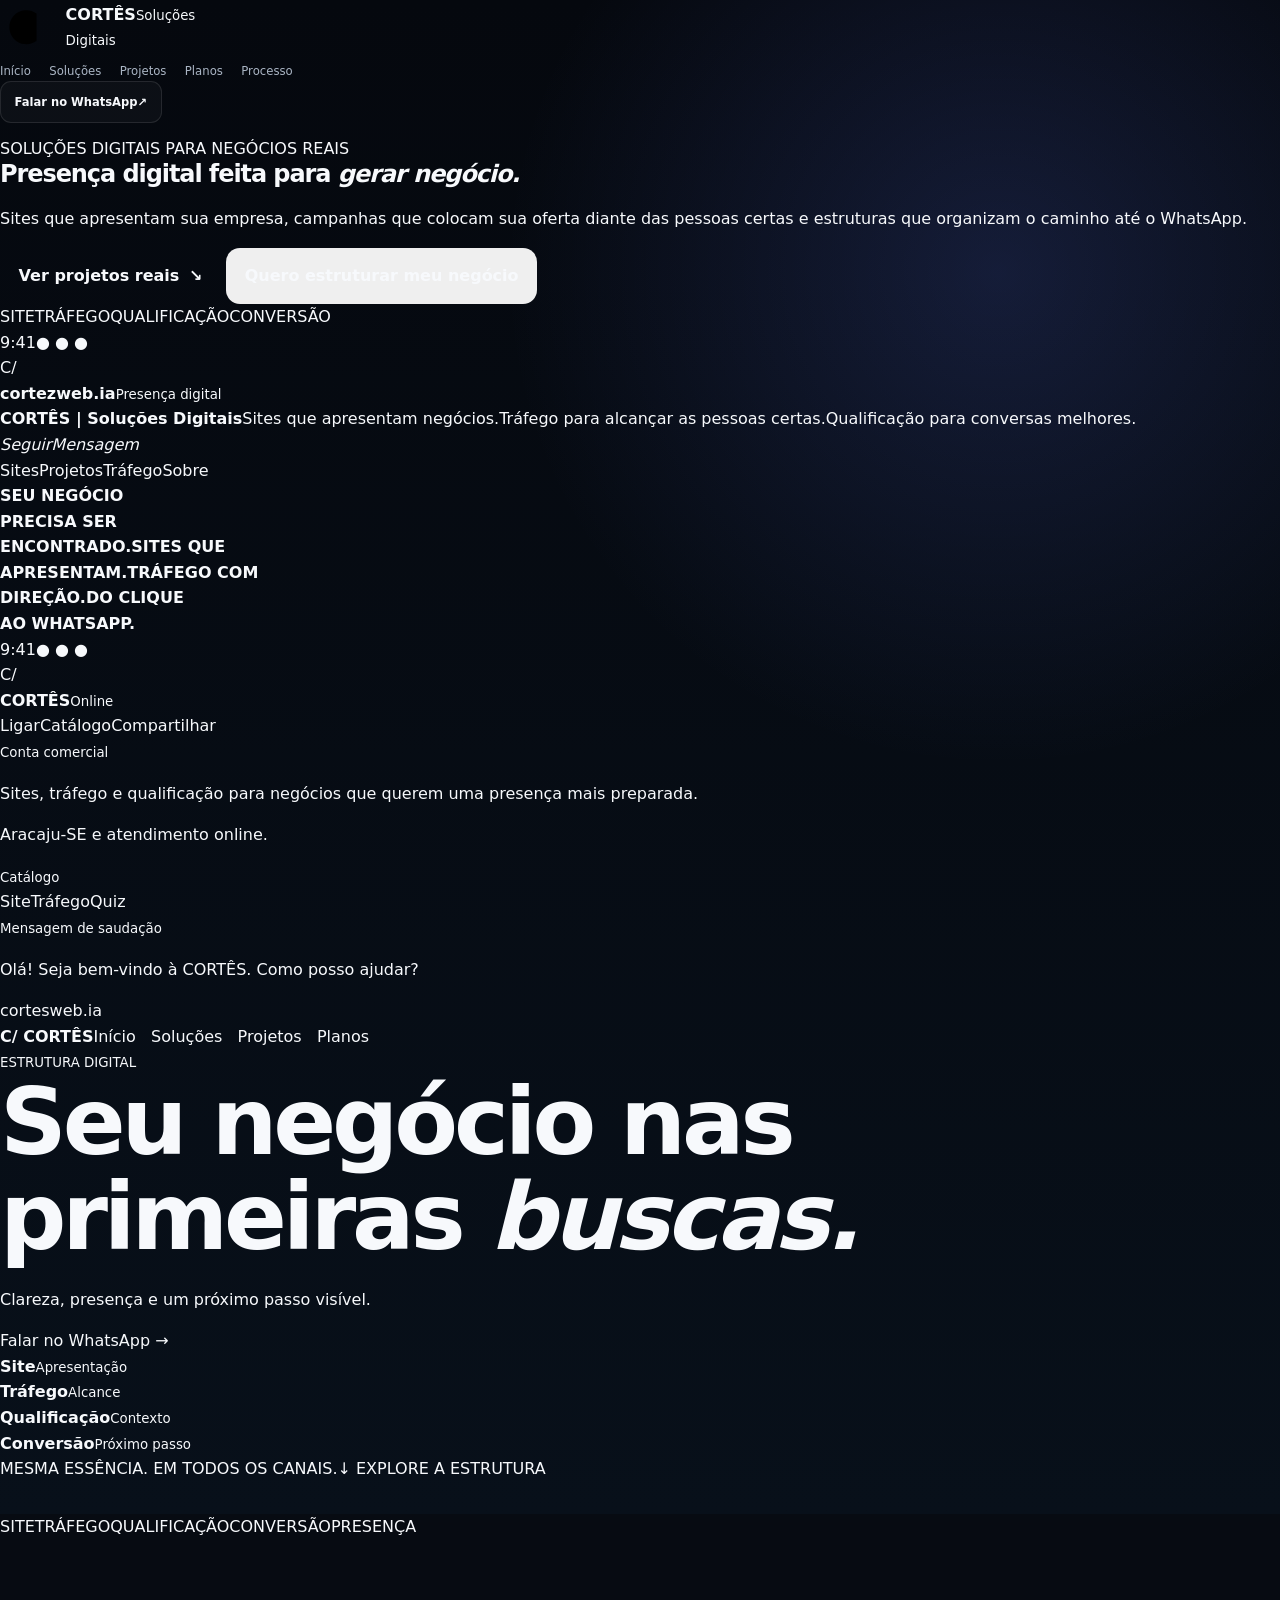
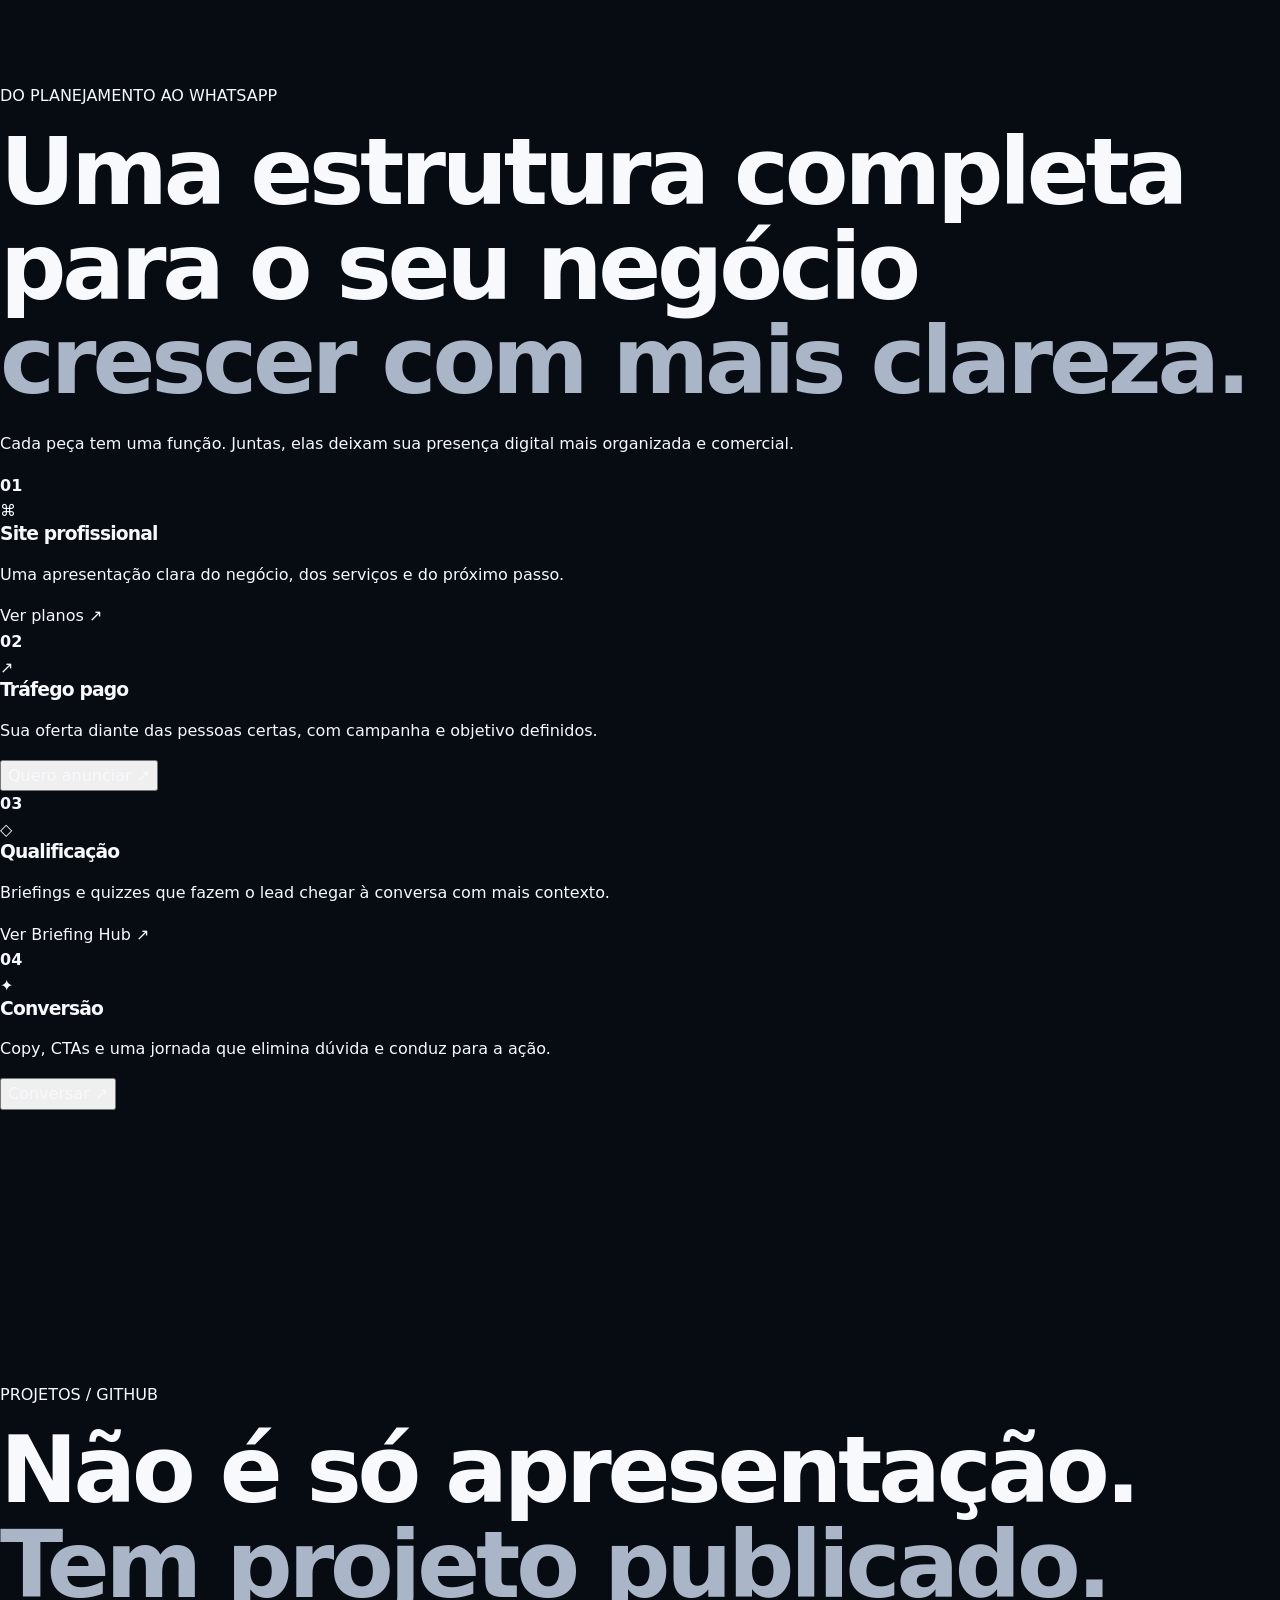
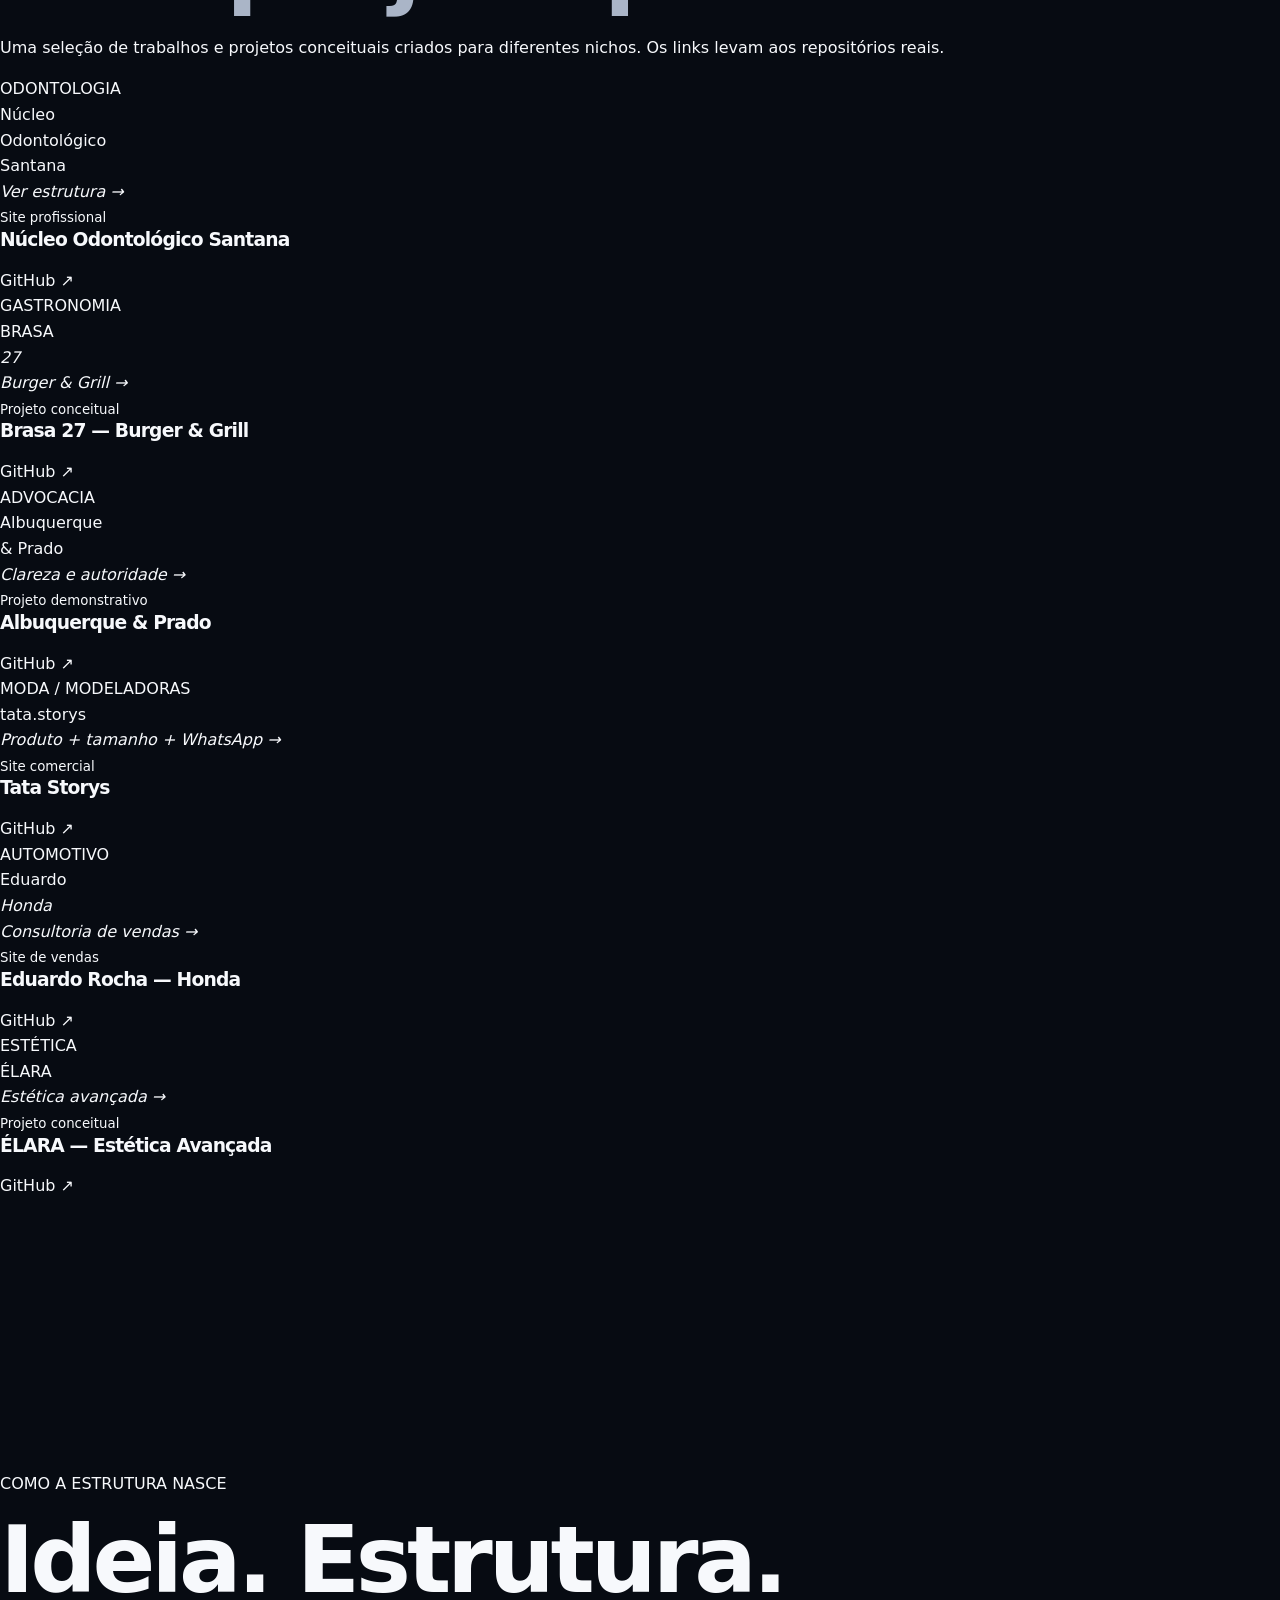
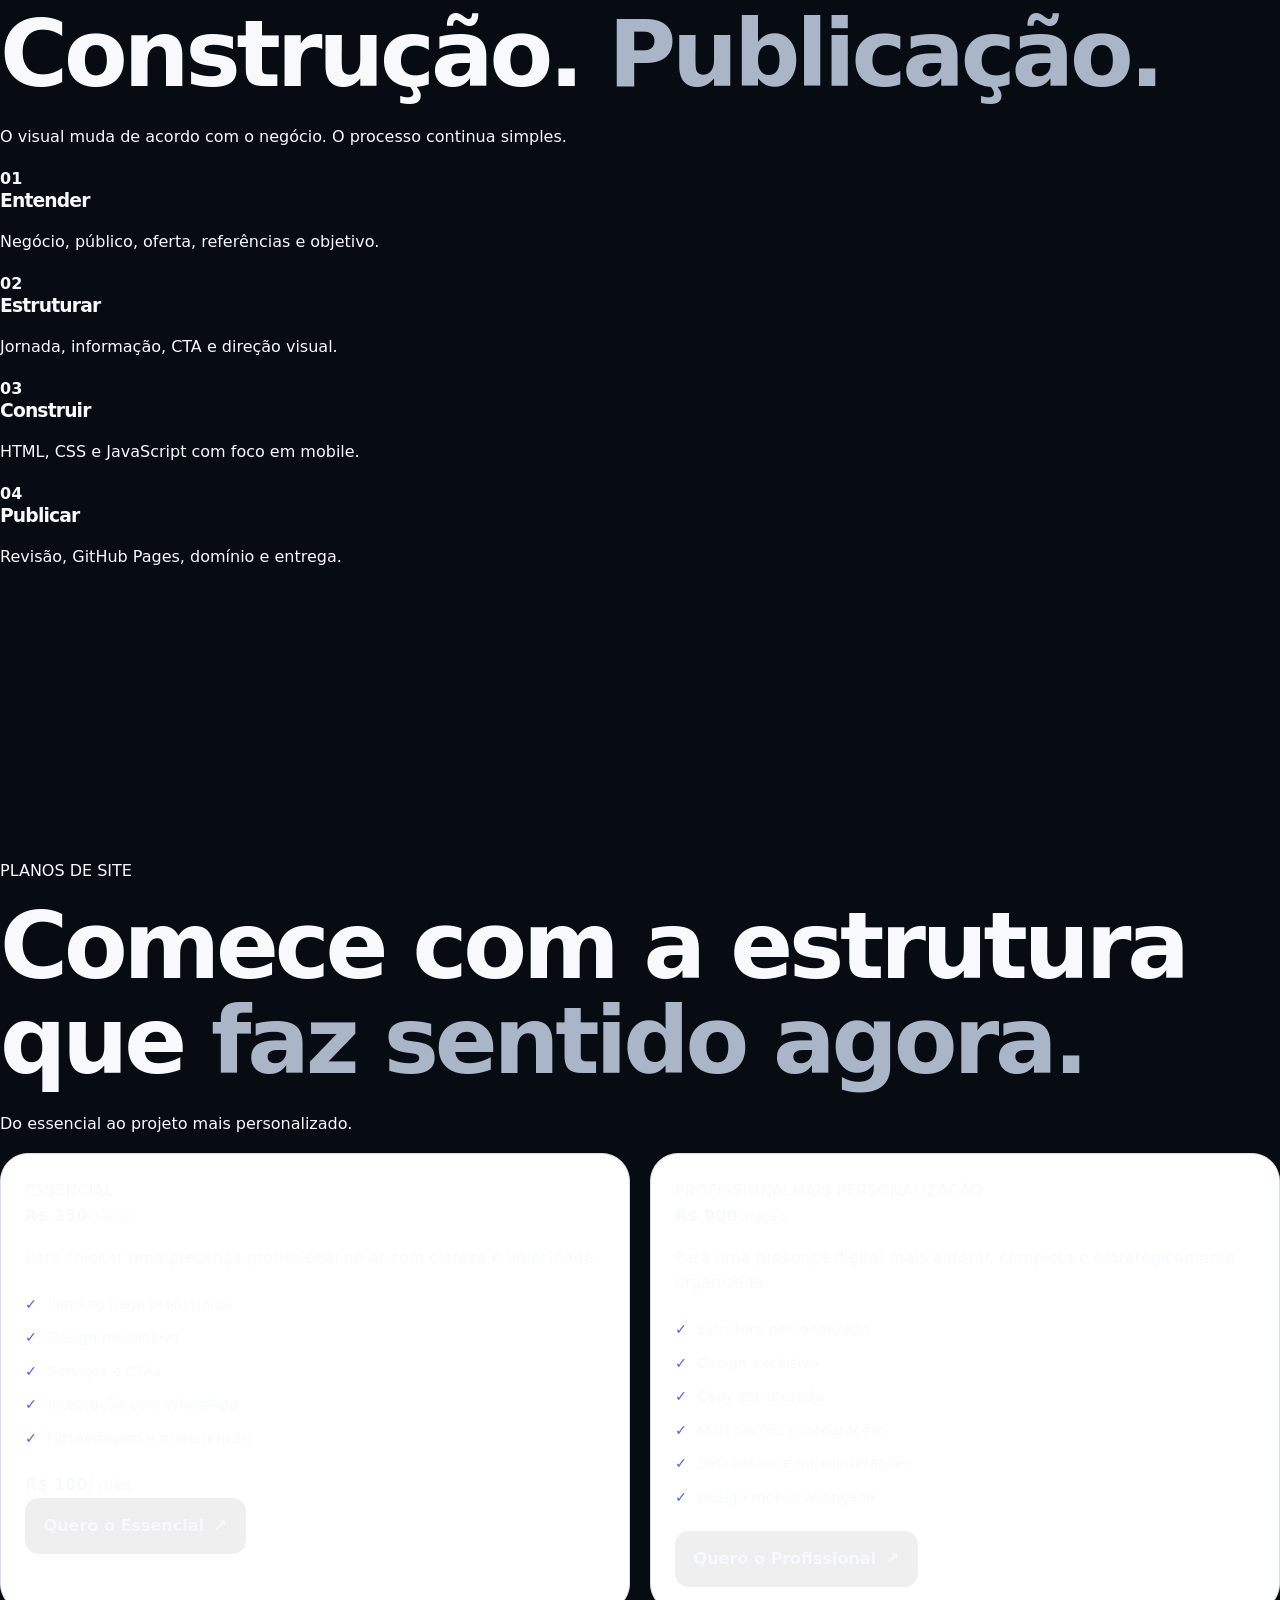
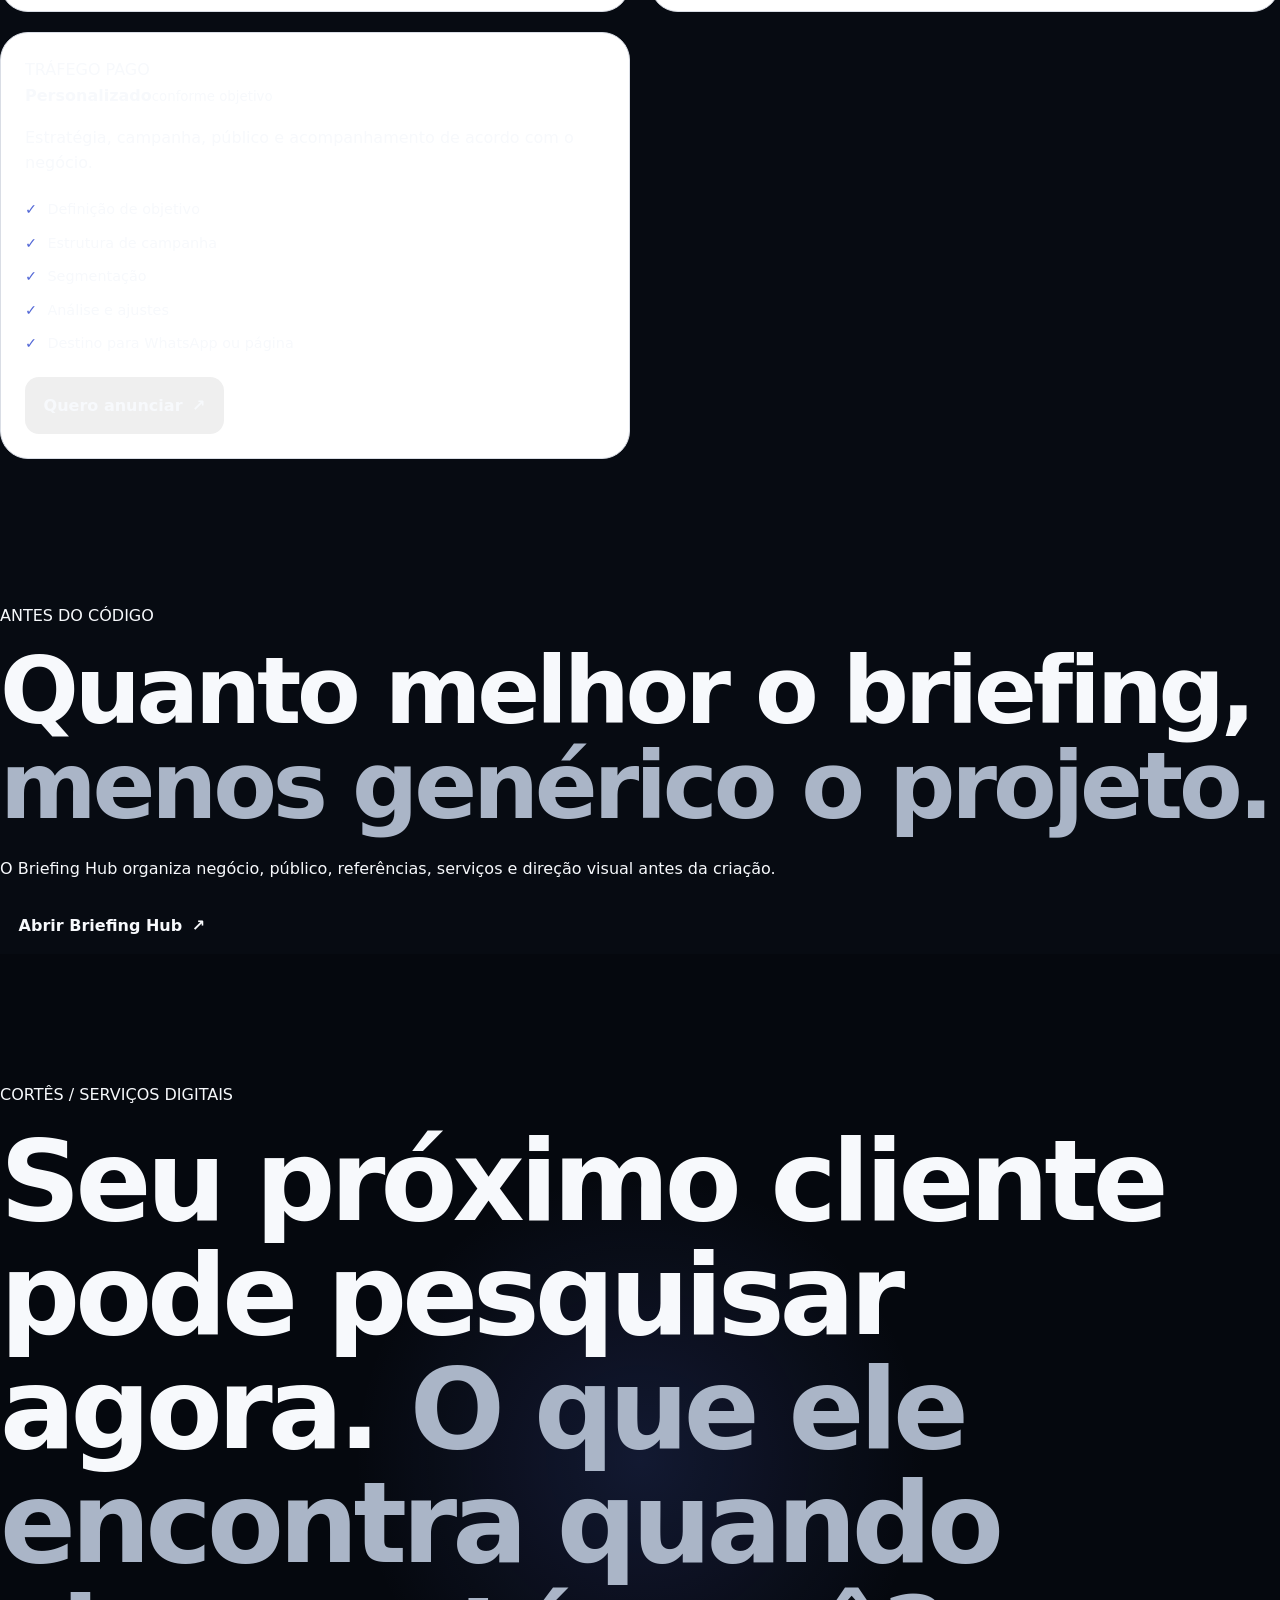
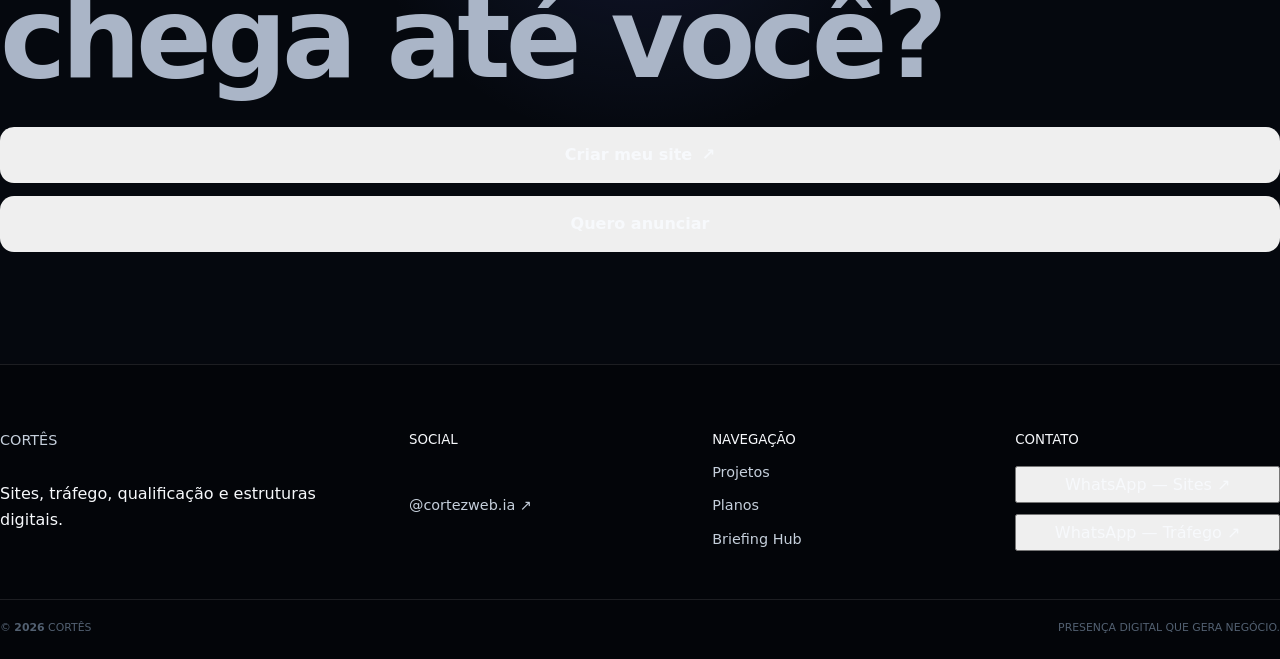
==== commit c52bc4ba: "Redesenha site principal CORTÊS e adiciona portfólio real" ====
--- a/index.html
+++ b/index.html
@@ -3,170 +3,176 @@
 <head>
   <meta charset="UTF-8">
   <meta name="viewport" content="width=device-width, initial-scale=1.0">
-  <meta name="theme-color" content="#070b12">
-  <meta name="description" content="CORTÊS — criação de sites, landing pages, gestão de tráfego e soluções digitais para negócios que querem fortalecer sua presença e gerar oportunidades.">
-  <meta property="og:title" content="CORTÊS | Sites, Tráfego e Soluções Digitais">
-  <meta property="og:description" content="Sites que apresentam. Campanhas que atraem. Estruturas digitais que transformam atenção em oportunidades.">
+  <meta name="theme-color" content="#050914">
+  <meta name="description" content="CORTÊS — sites, tráfego pago, qualificação e estruturas digitais para negócios que querem apresentar melhor, atrair e converter.">
+  <meta property="og:title" content="CORTÊS | Presença digital que gera negócio">
+  <meta property="og:description" content="Sites, tráfego, qualificação e conversão em uma estrutura digital pensada para negócios reais.">
   <meta property="og:type" content="website">
-  <title>CORTÊS | Sites, Tráfego e Soluções Digitais</title>
-  <link rel="icon" href="data:image/svg+xml,%3Csvg xmlns='http://www.w3.org/2000/svg' viewBox='0 0 64 64'%3E%3Crect width='64' height='64' rx='14' fill='%23070b12'/%3E%3Cpath d='M42 18a18 18 0 1 0 0 28' fill='none' stroke='%23ffffff' stroke-width='7' stroke-linecap='round'/%3E%3Cpath d='M22 50 44 14' stroke='%236f7cff' stroke-width='5' stroke-linecap='round'/%3E%3C/svg%3E">
+  <title>CORTÊS | Presença digital que gera negócio</title>
+  <link rel="icon" href="data:image/svg+xml,%3Csvg xmlns='http://www.w3.org/2000/svg' viewBox='0 0 64 64'%3E%3Crect width='64' height='64' rx='14' fill='%23050914'/%3E%3Cpath d='M43 17a18 18 0 1 0 0 30' fill='none' stroke='white' stroke-width='7' stroke-linecap='round'/%3E%3Cpath d='M21 51 45 13' stroke='%236f70ff' stroke-width='5' stroke-linecap='round'/%3E%3C/svg%3E">
   <link rel="stylesheet" href="style.css">
   <script src="script.js" defer></script>
 </head>
 <body>
   <a class="skip-link" href="#conteudo">Pular para o conteúdo</a>
-  <div class="progress" aria-hidden="true"><div class="progress__bar" id="progressBar"></div></div>
-  <div class="mouse-glow" id="mouseGlow" aria-hidden="true"></div>
+  <div class="scroll-progress" aria-hidden="true"><span id="scrollProgress"></span></div>
 
   <header class="site-header" id="siteHeader">
-    <div class="container nav-shell">
-      <a class="brand" href="#inicio" aria-label="CORTÊS - Início">
-        <svg class="brand__mark" viewBox="0 0 64 64" aria-hidden="true"><path d="M44 16a20 20 0 1 0 0 32"/><path class="brand__cut" d="M20 52 46 12"/></svg>
-        <span class="brand__text"><b>CORTÊS</b><small>Soluções Digitais</small></span>
+    <div class="shell header-inner">
+      <a class="brand" href="#inicio" aria-label="CORTÊS — início">
+        <svg viewBox="0 0 64 64" aria-hidden="true"><path d="M43 16a20 20 0 1 0 0 32"/><path class="cut" d="M19 52 46 12"/></svg>
+        <span><strong>CORTÊS</strong><small>Soluções Digitais</small></span>
       </a>
-      <button class="menu-toggle" id="menuToggle" type="button" aria-label="Abrir menu" aria-expanded="false" aria-controls="mainNav"><span></span><span></span><span></span></button>
+
+      <button class="menu-toggle" id="menuToggle" type="button" aria-expanded="false" aria-controls="mainNav" aria-label="Abrir menu"><span></span><span></span></button>
+
       <nav class="main-nav" id="mainNav" aria-label="Navegação principal">
         <a href="#inicio">Início</a>
-        <a href="#diagnostico">Diagnóstico</a>
+        <a href="#solucoes">Soluções</a>
+        <a href="#projetos">Projetos</a>
         <a href="#planos">Planos</a>
-        <a href="#como-funciona">Como funciona</a>
-        <a href="#trafego">Tráfego</a>
-        <a href="#faq">FAQ</a>
+        <a href="#processo">Processo</a>
       </nav>
-      <button class="header-cta" type="button" data-scroll="#diagnostico">Descobrir meu próximo passo <span>↗</span></button>
+
+      <button class="header-cta" type="button" data-wa="site" data-message="Olá, Cortês. Vi o site da CORTÊS e quero conversar sobre meu projeto.">Falar no WhatsApp <span>↗</span></button>
     </div>
   </header>
 
   <main id="conteudo">
     <section class="hero" id="inicio">
-      <div class="hero__grid-bg" aria-hidden="true"></div>
-      <div class="hero__slash hero__slash--one" aria-hidden="true"></div>
-      <div class="hero__slash hero__slash--two" aria-hidden="true"></div>
-      <div class="container hero__layout">
-        <div class="hero__copy reveal">
-          <p class="code-label">CORTÊS / SOLUÇÕES DIGITAIS</p>
-          <h1><span class="hero-brand">CORTÊS</span><br>Presença digital feita para <em>gerar negócio.</em></h1>
-          <p class="hero__lead">Sites que apresentam sua empresa, campanhas que colocam sua oferta diante das pessoas certas e estruturas digitais que organizam o caminho até o WhatsApp.</p>
-          <div class="hero__actions">
-            <button class="btn btn--primary" type="button" data-scroll="#diagnostico">Descobrir o que meu negócio precisa <span>↗</span></button>
-            <a class="btn btn--ghost" href="#planos">Ver planos de site</a>
+      <div class="hero-grid" aria-hidden="true"></div>
+      <div class="hero-glow hero-glow-a" aria-hidden="true"></div>
+      <div class="hero-glow hero-glow-b" aria-hidden="true"></div>
+
+      <div class="shell hero-content">
+        <div class="hero-copy reveal">
+          <div class="pill">SOLUÇÕES DIGITAIS PARA NEGÓCIOS REAIS</div>
+          <h1>Presença digital feita para <em>gerar negócio.</em></h1>
+          <p>Sites que apresentam sua empresa, campanhas que colocam sua oferta diante das pessoas certas e estruturas que organizam o caminho até o WhatsApp.</p>
+          <div class="hero-actions">
+            <a class="btn btn-primary" href="#projetos">Ver projetos reais <span>↘</span></a>
+            <button class="btn btn-secondary" type="button" data-wa="site" data-message="Olá, Cortês. Quero entender qual estrutura digital faz mais sentido para o meu negócio.">Quero estruturar meu negócio</button>
           </div>
-          <div class="hero__meta"><span>SITES</span><i>/</i><span>TRÁFEGO</span><i>/</i><span>QUALIFICAÇÃO</span><i>/</i><span>CONVERSÃO</span></div>
+          <div class="hero-tags" aria-label="Áreas de atuação"><span>SITE</span><span>TRÁFEGO</span><span>QUALIFICAÇÃO</span><span>CONVERSÃO</span></div>
         </div>
-        <div class="hero-panel reveal" aria-label="Resumo do que a CORTÊS faz">
-          <div class="hero-panel__header"><span>C/</span><small>O QUE A CORTÊS ENTREGA</small></div>
-          <div class="hero-panel__item"><b>01</b><div><strong>Site profissional</strong><small>Uma apresentação comercial disponível 24h.</small></div></div>
-          <div class="hero-panel__item"><b>02</b><div><strong>Tráfego pago</strong><small>Campanhas para aumentar sua presença diante do público certo.</small></div></div>
-          <div class="hero-panel__item"><b>03</b><div><strong>Qualificação</strong><small>Quizzes que fazem o lead chegar ao WhatsApp com contexto.</small></div></div>
-          <div class="hero-panel__flow"><span>VISITANTE</span><b>→</b><span>ESTRUTURA</span><b>→</b><span>WHATSAPP</span><b>→</b><strong>OPORTUNIDADE</strong></div>
+
+        <div class="ecosystem reveal" aria-label="Ecossistema digital CORTÊS">
+          <article class="phone phone-instagram">
+            <div class="phone-notch"></div>
+            <div class="phone-top"><span>9:41</span><span>● ● ●</span></div>
+            <div class="profile-head">
+              <div class="profile-logo">C/</div>
+              <div><strong>cortezweb.ia</strong><small>Presença digital</small></div>
+            </div>
+            <div class="profile-bio"><b>CORTÊS | Soluções Digitais</b><span>Sites que apresentam negócios.</span><span>Tráfego para alcançar as pessoas certas.</span><span>Qualificação para conversas melhores.</span></div>
+            <div class="profile-actions"><i>Seguir</i><i>Mensagem</i></div>
+            <div class="story-row"><span>Sites</span><span>Projetos</span><span>Tráfego</span><span>Sobre</span></div>
+            <div class="feed-grid"><b>SEU NEGÓCIO<br>PRECISA SER<br>ENCONTRADO.</b><b>SITES QUE<br>APRESENTAM.</b><b>TRÁFEGO COM<br>DIREÇÃO.</b><b>DO CLIQUE<br>AO WHATSAPP.</b></div>
+          </article>
+
+          <article class="phone phone-whatsapp">
+            <div class="phone-notch"></div>
+            <div class="phone-top"><span>9:41</span><span>● ● ●</span></div>
+            <div class="wa-head"><div class="wa-avatar">C/</div><strong>CORTÊS</strong><small>Online</small></div>
+            <div class="wa-actions"><span>Ligar</span><span>Catálogo</span><span>Compartilhar</span></div>
+            <div class="wa-card"><small>Conta comercial</small><p>Sites, tráfego e qualificação para negócios que querem uma presença mais preparada.</p><p>Aracaju-SE e atendimento online.</p></div>
+            <div class="wa-card"><small>Catálogo</small><div class="catalog-mini"><span>Site</span><span>Tráfego</span><span>Quiz</span></div></div>
+            <div class="wa-message"><small>Mensagem de saudação</small><p>Olá! Seja bem-vindo à CORTÊS. Como posso ajudar?</p></div>
+          </article>
+
+          <article class="browser-card">
+            <div class="browser-bar"><i></i><i></i><i></i><span>cortesweb.ia</span></div>
+            <div class="browser-body">
+              <div class="browser-nav"><b>C/ CORTÊS</b><span>Início &nbsp; Soluções &nbsp; Projetos &nbsp; Planos</span></div>
+              <div class="browser-hero"><small>ESTRUTURA DIGITAL</small><h2>Seu negócio nas primeiras <em>buscas.</em></h2><p>Clareza, presença e um próximo passo visível.</p><span class="fake-button">Falar no WhatsApp →</span></div>
+              <div class="browser-stats"><div><strong>Site</strong><small>Apresentação</small></div><div><strong>Tráfego</strong><small>Alcance</small></div><div><strong>Qualificação</strong><small>Contexto</small></div><div><strong>Conversão</strong><small>Próximo passo</small></div></div>
+            </div>
+          </article>
         </div>
       </div>
-      <div class="container hero__bottom"><span>CORTÊS / ESTRATÉGIA. PRESENÇA. CONVERSÃO.</span><span>↓ COMECE PELO DIAGNÓSTICO</span></div>
+
+      <div class="shell hero-foot"><span>MESMA ESSÊNCIA. EM TODOS OS CANAIS.</span><span>↓ EXPLORE A ESTRUTURA</span></div>
     </section>
 
-    <section class="quick-quiz section" id="diagnostico">
-      <div class="container quick-quiz__grid">
-        <div class="section-heading reveal">
-          <p class="code-label">01 / DIAGNÓSTICO RÁPIDO</p>
-          <h2>Em menos de um minuto, diga <span>quem você é e o que precisa.</span></h2>
-          <p>Você responde três perguntas. O site monta uma mensagem com o contexto do seu negócio e abre o WhatsApp do serviço certo.</p>
-        </div>
-        <form class="quiz-card reveal" id="quickQuiz">
-          <div class="quiz-field">
-            <label for="quickBusiness">Qual é o seu negócio?</label>
-            <input id="quickBusiness" name="business" type="text" placeholder="Ex.: clínica, restaurante, loja, profissional liberal" maxlength="80" required>
-          </div>
-          <fieldset class="quiz-field"><legend>O que você quer melhorar agora?</legend>
-            <div class="choice-grid">
-              <label class="choice"><input type="radio" name="need" value="site" required><span><b>Quero um site</b><small>Landing page ou presença profissional</small></span></label>
-              <label class="choice"><input type="radio" name="need" value="traffic"><span><b>Quero anunciar</b><small>Gestão de tráfego e campanhas</small></span></label>
-              <label class="choice"><input type="radio" name="need" value="unsure"><span><b>Não sei ainda</b><small>Quero entender meu melhor próximo passo</small></span></label>
-            </div>
-          </fieldset>
-          <div class="quiz-field"><label for="quickGoal">Qual seu principal objetivo?</label><select id="quickGoal" name="goal" required><option value="">Selecione</option><option>Conseguir mais contatos</option><option>Passar mais profissionalismo</option><option>Vender mais</option><option>Organizar minha presença digital</option><option>Divulgar meu negócio</option><option>Outro</option></select></div>
-          <button class="btn btn--primary btn--full" type="submit">Montar meu atendimento no WhatsApp <span>↗</span></button>
-          <p class="quiz-note">Sem cadastro. As respostas servem apenas para montar a mensagem que você enviará no WhatsApp.</p>
-        </form>
-      </div>
-    </section>
+    <section class="channel-strip" aria-label="Áreas CORTÊS"><div class="shell"><span>SITE</span><i></i><span>TRÁFEGO</span><i></i><span>QUALIFICAÇÃO</span><i></i><span>CONVERSÃO</span><i></i><span>PRESENÇA</span></div></section>
 
-    <section class="plans section section--light" id="planos">
-      <div class="container">
-        <div class="section-heading section-heading--split reveal"><div><p class="code-label">02 / PLANOS DE SITE</p><h2>Escolha o nível de presença que <span>faz sentido para seu negócio.</span></h2></div><p>Os botões dos planos abrem um quiz específico para criação de sites. Assim, você já chega ao atendimento com as principais informações do projeto.</p></div>
-        <div class="plans-grid">
-          <article class="plan-card reveal"><div class="plan-card__top"><span>PLANO / 01</span><h3>Essencial</h3><p>Para negócios que precisam colocar uma presença profissional no ar de forma acessível.</p></div><div class="price"><strong>R$ 250</strong><span>criação</span></div><div class="price price--monthly"><strong>R$ 100</strong><span>/mês</span></div><p class="plan-note">Estrutura, hospedagem, manutenção e suporte conforme condições contratadas.</p><ul><li>Landing page profissional</li><li>Design responsivo</li><li>Apresentação da empresa</li><li>Serviços e CTAs</li><li>WhatsApp</li><li>Estrutura comercial</li><li>Hospedagem e manutenção</li><li>Pequenos ajustes e suporte</li></ul><button class="btn btn--plan btn--full" type="button" data-open-site-quiz data-plan="Essencial">Quero o Essencial — responder quiz <span>↗</span></button></article>
-          <article class="plan-card plan-card--featured reveal"><div class="plan-badge">EXPERIÊNCIA COMPLETA</div><div class="plan-card__top"><span>PLANO / 02</span><h3>Profissional</h3><p>Para empresas que querem uma presença digital mais forte, personalizada e estratégica.</p></div><div class="price"><strong>R$ 900</strong><span>criação</span></div><p class="plan-note">Projeto com maior nível de personalização, arquitetura e refinamento visual.</p><ul><li>Estrutura personalizada</li><li>Design exclusivo</li><li>Mais seções</li><li>Arquitetura comercial</li><li>Copy estruturada</li><li>FAQ e formulário</li><li>Integrações e SEO básico</li><li>Microinterações</li><li>Design mobile avançado</li><li>Suporte prioritário</li></ul><button class="btn btn--primary btn--full" type="button" data-open-site-quiz data-plan="Profissional">Quero o Profissional — responder quiz <span>↗</span></button></article>
+    <section class="section solutions" id="solucoes">
+      <div class="shell">
+        <div class="section-head reveal"><p class="eyebrow">DO PLANEJAMENTO AO WHATSAPP</p><h2>Uma estrutura completa para o seu negócio <span>crescer com mais clareza.</span></h2><p>Cada peça tem uma função. Juntas, elas deixam sua presença digital mais organizada e comercial.</p></div>
+        <div class="solution-grid">
+          <article class="solution-card reveal"><b>01</b><div class="solution-icon">⌘</div><h3>Site profissional</h3><p>Uma apresentação clara do negócio, dos serviços e do próximo passo.</p><a href="#planos">Ver planos <span>↗</span></a></article>
+          <article class="solution-card reveal"><b>02</b><div class="solution-icon">↗</div><h3>Tráfego pago</h3><p>Sua oferta diante das pessoas certas, com campanha e objetivo definidos.</p><button type="button" data-wa="traffic" data-message="Olá, Cortês. Quero conversar sobre gestão de tráfego para o meu negócio.">Quero anunciar <span>↗</span></button></article>
+          <article class="solution-card reveal"><b>03</b><div class="solution-icon">◇</div><h3>Qualificação</h3><p>Briefings e quizzes que fazem o lead chegar à conversa com mais contexto.</p><a href="briefing-hub/">Ver Briefing Hub <span>↗</span></a></article>
+          <article class="solution-card reveal"><b>04</b><div class="solution-icon">✦</div><h3>Conversão</h3><p>Copy, CTAs e uma jornada que elimina dúvida e conduz para a ação.</p><button type="button" data-wa="site" data-message="Olá, Cortês. Quero melhorar a estrutura de conversão do meu negócio.">Conversar <span>↗</span></button></article>
         </div>
       </div>
     </section>
 
-    <section class="info-section section" id="como-funciona">
-      <div class="container">
-        <div class="section-heading reveal"><p class="code-label">03 / POR QUE ISSO IMPORTA</p><h2>Seu cliente não conhece sua operação.<br><span>Primeiro ele conhece sua apresentação.</span></h2><p>Uma estrutura digital boa precisa explicar rapidamente quem você é, o que oferece, por que vale a pena continuar e qual é a próxima ação.</p></div>
-        <div class="info-grid"><article class="info-card reveal"><span>01 / APRESENTAR</span><h3>Parecer preparado</h3><p>Organização, clareza e design ajudam o visitante a perceber profissionalismo antes mesmo de falar com você.</p></article><article class="info-card reveal"><span>02 / DIRECIONAR</span><h3>Eliminar dúvida</h3><p>CTAs claros e uma jornada simples evitam que o cliente tenha que adivinhar o que fazer depois.</p></article><article class="info-card reveal"><span>03 / QUALIFICAR</span><h3>Chegar com contexto</h3><p>Quizzes podem transformar um “oi” genérico em uma conversa que já começa com negócio, objetivo e necessidade.</p></article></div>
-        <div class="process-line reveal"><div><b>01 / ENTENDER</b><span>Negócio, público e objetivo.</span></div><i>/</i><div><b>02 / ESTRUTURAR</b><span>Jornada, informação e oferta.</span></div><i>/</i><div><b>03 / CONSTRUIR</b><span>Design e desenvolvimento.</span></div><i>/</i><div><b>04 / PUBLICAR</b><span>Revisão e lançamento.</span></div></div>
+    <section class="section projects" id="projetos">
+      <div class="shell">
+        <div class="section-head section-head-split reveal"><div><p class="eyebrow">PROJETOS / GITHUB</p><h2>Não é só apresentação. <span>Tem projeto publicado.</span></h2></div><p>Uma seleção de trabalhos e projetos conceituais criados para diferentes nichos. Os links levam aos repositórios reais.</p></div>
+
+        <div class="projects-grid">
+          <a class="project-card project-clinic reveal" href="https://github.com/andrecortez374/landingpageclinica" target="_blank" rel="noopener noreferrer"><div class="project-preview"><span class="project-badge">ODONTOLOGIA</span><div class="mock-title">Núcleo<br>Odontológico<br>Santana</div><i>Ver estrutura →</i></div><div class="project-info"><div><small>Site profissional</small><h3>Núcleo Odontológico Santana</h3></div><span>GitHub ↗</span></div></a>
+
+          <a class="project-card project-food reveal" href="https://github.com/andrecortez374/RestaurantNbras" target="_blank" rel="noopener noreferrer"><div class="project-preview"><span class="project-badge">GASTRONOMIA</span><div class="mock-title">BRASA<br><em>27</em></div><i>Burger & Grill →</i></div><div class="project-info"><div><small>Projeto conceitual</small><h3>Brasa 27 — Burger & Grill</h3></div><span>GitHub ↗</span></div></a>
+
+          <a class="project-card project-law reveal" href="https://github.com/andrecortez374/Portofolio.Advocacia" target="_blank" rel="noopener noreferrer"><div class="project-preview"><span class="project-badge">ADVOCACIA</span><div class="mock-title">Albuquerque<br>& Prado</div><i>Clareza e autoridade →</i></div><div class="project-info"><div><small>Projeto demonstrativo</small><h3>Albuquerque & Prado</h3></div><span>GitHub ↗</span></div></a>
+
+          <a class="project-card project-fashion reveal" href="https://github.com/andrecortez374/tata.storys-site" target="_blank" rel="noopener noreferrer"><div class="project-preview"><span class="project-badge">MODA / MODELADORAS</span><div class="mock-title">tata<span>.</span>storys</div><i>Produto + tamanho + WhatsApp →</i></div><div class="project-info"><div><small>Site comercial</small><h3>Tata Storys</h3></div><span>GitHub ↗</span></div></a>
+
+          <a class="project-card project-honda reveal" href="https://github.com/andrecortez374/Eduado-costa-Honda" target="_blank" rel="noopener noreferrer"><div class="project-preview"><span class="project-badge">AUTOMOTIVO</span><div class="mock-title">Eduardo<br><em>Honda</em></div><i>Consultoria de vendas →</i></div><div class="project-info"><div><small>Site de vendas</small><h3>Eduardo Rocha — Honda</h3></div><span>GitHub ↗</span></div></a>
+
+          <a class="project-card project-esthetic reveal" href="https://github.com/andrecortez374/clinica-estetica" target="_blank" rel="noopener noreferrer"><div class="project-preview"><span class="project-badge">ESTÉTICA</span><div class="mock-title">ÉLARA</div><i>Estética avançada →</i></div><div class="project-info"><div><small>Projeto conceitual</small><h3>ÉLARA — Estética Avançada</h3></div><span>GitHub ↗</span></div></a>
+        </div>
       </div>
     </section>
 
-    <section class="traffic section section--dark" id="trafego">
-      <div class="container traffic__grid">
-        <div class="traffic__copy reveal">
-          <p class="code-label">04 / GESTÃO DE TRÁFEGO</p>
-          <h2>Pare de depender apenas de quem encontra seu negócio <span>por acaso.</span></h2>
-          <p>Campanhas digitais podem colocar sua empresa diante de pessoas com potencial de interesse no que você vende. O trabalho envolve estrutura, público, criativo, campanha e análise — sem promessa de resultado garantido.</p>
-          <div class="traffic-points"><div><b>01</b><span>Entender sua empresa e oferta</span></div><div><b>02</b><span>Definir objetivo da campanha</span></div><div><b>03</b><span>Direcionar o público para o canal certo</span></div><div><b>04</b><span>Acompanhar e ajustar</span></div></div>
+    <section class="section process" id="processo">
+      <div class="shell process-layout">
+        <div class="section-head reveal"><p class="eyebrow">COMO A ESTRUTURA NASCE</p><h2>Ideia. Estrutura. Construção. <span>Publicação.</span></h2><p>O visual muda de acordo com o negócio. O processo continua simples.</p></div>
+        <div class="process-track">
+          <article class="process-step reveal"><b>01</b><h3>Entender</h3><p>Negócio, público, oferta, referências e objetivo.</p></article>
+          <article class="process-step reveal"><b>02</b><h3>Estruturar</h3><p>Jornada, informação, CTA e direção visual.</p></article>
+          <article class="process-step reveal"><b>03</b><h3>Construir</h3><p>HTML, CSS e JavaScript com foco em mobile.</p></article>
+          <article class="process-step reveal"><b>04</b><h3>Publicar</h3><p>Revisão, GitHub Pages, domínio e entrega.</p></article>
         </div>
-        <form class="quiz-card quiz-card--dark reveal" id="trafficQuiz">
-          <div class="quiz-card__heading"><span>QUIZ / TRÁFEGO</span><h3>Chegue ao gestor com sua empresa já caracterizada.</h3></div>
-          <div class="quiz-two-cols"><div class="quiz-field"><label for="trafficBusiness">Empresa ou negócio</label><input id="trafficBusiness" name="business" type="text" placeholder="Nome ou tipo do negócio" maxlength="80" required></div><div class="quiz-field"><label for="trafficSegment">Segmento</label><input id="trafficSegment" name="segment" type="text" placeholder="Ex.: odontologia, roupas, autoescola" maxlength="80" required></div></div>
-          <div class="quiz-two-cols"><div class="quiz-field"><label for="trafficCity">Cidade/região atendida</label><input id="trafficCity" name="city" type="text" placeholder="Ex.: Aracaju e região" maxlength="80" required></div><div class="quiz-field"><label for="trafficCurrentAds">Já anuncia?</label><select id="trafficCurrentAds" name="currentAds" required><option value="">Selecione</option><option>Sim, Meta Ads</option><option>Sim, Google Ads</option><option>Sim, outras plataformas</option><option>Não anuncio atualmente</option></select></div></div>
-          <div class="quiz-field"><label for="trafficObjective">Objetivo principal</label><select id="trafficObjective" name="objective" required><option value="">Selecione</option><option>Receber mensagens no WhatsApp</option><option>Gerar contatos/leads</option><option>Vender produtos</option><option>Gerar agendamentos</option><option>Aumentar visitas ao site</option><option>Divulgar minha marca</option></select></div>
-          <div class="quiz-two-cols"><div class="quiz-field"><label for="trafficDestination">Para onde quer levar as pessoas?</label><select id="trafficDestination" name="destination" required><option value="">Selecione</option><option>WhatsApp</option><option>Instagram</option><option>Site</option><option>Ainda não sei</option></select></div><div class="quiz-field"><label for="trafficBudget">Investimento mensal em mídia</label><select id="trafficBudget" name="budget" required><option value="">Selecione</option><option>Ainda não defini</option><option>Até R$ 500</option><option>R$ 500 a R$ 1.500</option><option>R$ 1.500 a R$ 3.000</option><option>Acima de R$ 3.000</option></select></div></div>
-          <button class="btn btn--primary btn--full" type="submit">Enviar meu briefing para o gestor <span>↗</span></button>
-          <p class="quiz-note">O WhatsApp de tráfego é separado do WhatsApp de criação de sites.</p>
-        </form>
       </div>
     </section>
 
-    <section class="ecosystem section">
-      <div class="container ecosystem__grid"><div class="reveal"><p class="code-label">05 / SOLUÇÕES COMPLEMENTARES</p><h2>Um site pode ser o começo.<br><span>Não precisa ser o fim da estratégia.</span></h2><p>Quando fizer sentido, site, tráfego, criativos, quiz e organização de atendimento podem trabalhar juntos.</p></div><div class="ecosystem-flow reveal"><span>SITE</span><b>↓</b><span>TRÁFEGO</span><b>↓</b><span>CRIATIVOS</span><b>↓</b><span>QUALIFICAÇÃO</span><b>↓</b><span>ATENDIMENTO</span></div></div>
+    <section class="section plans" id="planos">
+      <div class="shell">
+        <div class="section-head reveal"><p class="eyebrow">PLANOS DE SITE</p><h2>Comece com a estrutura que <span>faz sentido agora.</span></h2><p>Do essencial ao projeto mais personalizado.</p></div>
+        <div class="plans-grid">
+          <article class="plan-card reveal"><span class="plan-label">ESSENCIAL</span><div class="plan-price"><strong>R$ 250</strong><small>criação</small></div><p>Para colocar uma presença profissional no ar com clareza e velocidade.</p><ul><li>Landing page profissional</li><li>Design responsivo</li><li>Serviços e CTAs</li><li>Integração com WhatsApp</li><li>Hospedagem e manutenção</li></ul><div class="monthly"><b>R$ 100</b><span>/ mês</span></div><button class="btn btn-secondary btn-full" type="button" data-wa="site" data-message="Olá, Cortês. Tenho interesse no Plano Essencial de site (R$ 250 + R$ 100/mês).">Quero o Essencial <span>↗</span></button></article>
+
+          <article class="plan-card plan-featured reveal"><span class="plan-label">PROFISSIONAL</span><span class="featured-tag">MAIS PERSONALIZAÇÃO</span><div class="plan-price"><strong>R$ 900</strong><small>criação</small></div><p>Para uma presença digital mais autoral, completa e estrategicamente organizada.</p><ul><li>Estrutura personalizada</li><li>Design exclusivo</li><li>Copy estruturada</li><li>Mais seções e integrações</li><li>SEO básico e microinterações</li><li>Design mobile avançado</li></ul><button class="btn btn-primary btn-full" type="button" data-wa="site" data-message="Olá, Cortês. Tenho interesse no Plano Profissional de site (R$ 900 de criação).">Quero o Profissional <span>↗</span></button></article>
+
+          <article class="plan-card plan-traffic reveal"><span class="plan-label">TRÁFEGO PAGO</span><div class="plan-price"><strong>Personalizado</strong><small>conforme objetivo</small></div><p>Estratégia, campanha, público e acompanhamento de acordo com o negócio.</p><ul><li>Definição de objetivo</li><li>Estrutura de campanha</li><li>Segmentação</li><li>Análise e ajustes</li><li>Destino para WhatsApp ou página</li></ul><button class="btn btn-secondary btn-full" type="button" data-wa="traffic" data-message="Olá, Cortês. Quero uma proposta personalizada de gestão de tráfego.">Quero anunciar <span>↗</span></button></article>
+        </div>
+      </div>
     </section>
 
-    <section class="faq section section--dark" id="faq">
-      <div class="container faq__grid"><div class="faq__intro reveal"><p class="code-label">06 / FAQ</p><h2>As dúvidas principais, <span>sem enrolação.</span></h2><p>Se ainda houver algo específico sobre seu projeto, o quiz já envia o contexto para o WhatsApp correto.</p></div><div class="faq-list">
-        <article class="faq-item reveal"><button type="button" aria-expanded="false"><span>Quanto custa um site?</span><b>+</b></button><div><p>O site apresenta o Plano Essencial por R$ 250 de criação + R$ 100/mês e o Plano Profissional por R$ 900 de criação.</p></div></article>
-        <article class="faq-item reveal"><button type="button" aria-expanded="false"><span>O site funciona no celular?</span><b>+</b></button><div><p>Sim. Os projetos são desenvolvidos com atenção à experiência mobile e desktop.</p></div></article>
-        <article class="faq-item reveal"><button type="button" aria-expanded="false"><span>Posso usar meu domínio?</span><b>+</b></button><div><p>Sim, conforme a contratação e a estrutura escolhida.</p></div></article>
-        <article class="faq-item reveal"><button type="button" aria-expanded="false"><span>Os anúncios fazem parte do plano de site?</span><b>+</b></button><div><p>Não. Gestão de tráfego é um serviço separado da criação do site.</p></div></article>
-        <article class="faq-item reveal"><button type="button" aria-expanded="false"><span>Por que responder um quiz?</span><b>+</b></button><div><p>Para você não chegar ao atendimento apenas com “oi”. O WhatsApp já recebe um resumo do seu negócio, objetivo e necessidade.</p></div></article>
-      </div></div>
+    <section class="briefing-callout">
+      <div class="shell briefing-box reveal">
+        <div><p class="eyebrow">ANTES DO CÓDIGO</p><h2>Quanto melhor o briefing, <span>menos genérico o projeto.</span></h2><p>O Briefing Hub organiza negócio, público, referências, serviços e direção visual antes da criação.</p></div>
+        <a class="btn btn-primary" href="briefing-hub/">Abrir Briefing Hub <span>↗</span></a>
+      </div>
     </section>
 
     <section class="final-cta">
-      <div class="final-cta__mark" aria-hidden="true"><svg viewBox="0 0 160 160"><path d="M112 38a50 50 0 1 0 0 84"/><path class="brand__cut" d="M54 132 120 28"/></svg></div>
-      <div class="container final-cta__content reveal"><p class="code-label">CORTÊS / PRÓXIMO PASSO</p><h2>Seu próximo cliente pode estar pesquisando agora.</h2><p>Faça o diagnóstico rápido e chegue ao atendimento com seu negócio já contextualizado.</p><button class="btn btn--primary" type="button" data-scroll="#diagnostico">Começar diagnóstico <span>↗</span></button><span class="final-handle">@cortezweb.ia</span></div>
+      <div class="shell reveal"><p class="eyebrow">CORTÊS / SERVIÇOS DIGITAIS</p><h2>Seu próximo cliente pode pesquisar agora. <span>O que ele encontra quando chega até você?</span></h2><div class="final-actions"><button class="btn btn-primary" type="button" data-wa="site" data-message="Olá, Cortês. Quero criar uma presença digital mais profissional para meu negócio.">Criar meu site <span>↗</span></button><button class="btn btn-secondary" type="button" data-wa="traffic" data-message="Olá, Cortês. Quero anunciar meu negócio e conversar sobre gestão de tráfego.">Quero anunciar</button></div></div>
     </section>
   </main>
 
-  <footer class="site-footer"><div class="container footer-grid"><div class="footer-brand"><a class="brand" href="#inicio"><svg class="brand__mark" viewBox="0 0 64 64" aria-hidden="true"><path d="M44 16a20 20 0 1 0 0 32"/><path class="brand__cut" d="M20 52 46 12"/></svg><span class="brand__text"><b>CORTÊS</b><small>Soluções Digitais</small></span></a><p>Sites, tráfego e estruturas digitais com função comercial.</p></div><div><h3>Navegue</h3><a href="#diagnostico">Diagnóstico</a><a href="#planos">Planos</a><a href="#trafego">Tráfego</a><a href="#faq">FAQ</a></div><div><h3>Contatos</h3><button type="button" class="footer-link" data-open-site-quiz>Sites — (79) 98171-9602</button><button type="button" class="footer-link" data-scroll="#trafego">Tráfego — (79) 98813-3030</button></div><div><h3>Redes</h3><span class="footer-handle">@cortezweb.ia</span><small>CORTÊS / 2026</small></div></div><div class="container footer-bottom"><p>© <span id="currentYear"></span> CORTÊS. Todos os direitos reservados.</p><p>Estratégia. Presença. Conversão.</p></div></footer>
-
-  <div class="modal" id="siteQuizModal" hidden role="dialog" aria-modal="true" aria-labelledby="siteQuizTitle">
-    <div class="modal__backdrop" data-close-site-quiz></div>
-    <div class="modal__panel">
-      <button class="modal__close" type="button" data-close-site-quiz aria-label="Fechar">×</button>
-      <div class="quiz-card__heading"><span>QUIZ / CRIAÇÃO DE SITE</span><h2 id="siteQuizTitle">Conte como é seu negócio antes de falar comigo.</h2><p>O resultado vai para o WhatsApp de criação de sites: <strong>(79) 98171-9602</strong>.</p></div>
-      <form id="siteQuiz">
-        <input id="sitePlan" name="plan" type="hidden" value="Ainda não defini">
-        <div class="quiz-two-cols"><div class="quiz-field"><label for="siteBusiness">Empresa ou negócio</label><input id="siteBusiness" name="business" type="text" placeholder="Nome ou tipo do negócio" maxlength="80" required></div><div class="quiz-field"><label for="siteSegment">Segmento</label><input id="siteSegment" name="segment" type="text" placeholder="Ex.: clínica, restaurante, loja" maxlength="80" required></div></div>
-        <div class="quiz-two-cols"><div class="quiz-field"><label for="siteCity">Cidade/região</label><input id="siteCity" name="city" type="text" placeholder="Onde você atende?" maxlength="80" required></div><div class="quiz-field"><label for="siteHasSite">Já possui site?</label><select id="siteHasSite" name="hasSite" required><option value="">Selecione</option><option>Não</option><option>Sim, mas quero melhorar</option><option>Sim, e quero uma nova página</option></select></div></div>
-        <div class="quiz-field"><label for="siteGoal">O que o site precisa fazer principalmente?</label><select id="siteGoal" name="goal" required><option value="">Selecione</option><option>Apresentar minha empresa</option><option>Gerar mensagens no WhatsApp</option><option>Gerar agendamentos</option><option>Apresentar serviços e preços</option><option>Captar leads</option><option>Vender uma oferta específica</option><option>Ainda não sei</option></select></div>
-        <div class="quiz-field"><label for="siteReference">Tem alguma referência ou observação importante?</label><textarea id="siteReference" name="reference" rows="3" placeholder="Ex.: gosto de sites minimalistas; preciso mostrar 5 serviços; quero usar fotos da empresa..."></textarea></div>
-        <button class="btn btn--primary btn--full" type="submit">Enviar briefing para criação de site <span>↗</span></button>
-      </form>
+  <footer class="site-footer">
+    <div class="shell footer-grid">
+      <div><a class="footer-brand" href="#inicio">CORTÊS</a><p>Sites, tráfego, qualificação e estruturas digitais.</p></div>
+      <div><small>SOCIAL</small><a href="https://www.instagram.com/cortezweb.ia/" target="_blank" rel="noopener noreferrer">@cortezweb.ia ↗</a></div>
+      <div><small>NAVEGAÇÃO</small><a href="#projetos">Projetos</a><a href="#planos">Planos</a><a href="briefing-hub/">Briefing Hub</a></div>
+      <div><small>CONTATO</small><button type="button" data-wa="site" data-message="Olá, Cortês. Vim pelo site e quero conversar.">WhatsApp — Sites ↗</button><button type="button" data-wa="traffic" data-message="Olá, Cortês. Vim pelo site e quero falar sobre tráfego pago.">WhatsApp — Tráfego ↗</button></div>
     </div>
-  </div>
-
-  <div class="contact-dock" id="contactDock"><div class="contact-menu" id="contactMenu" hidden><button type="button" data-open-site-quiz><span>01 /</span><b>Criar Site</b><small>(79) 98171-9602</small></button><button type="button" data-scroll="#trafego"><span>02 /</span><b>Gestão de Tráfego</b><small>(79) 98813-3030</small></button></div><button class="contact-trigger" id="contactTrigger" type="button" aria-expanded="false" aria-controls="contactMenu"><span class="contact-trigger__mark">C/</span><b>Falar com Cortês</b><i>+</i></button></div>
-  <div class="digital-cut" id="digitalCut" aria-hidden="true"></div>
+    <div class="shell footer-bottom"><span>© <b id="currentYear"></b> CORTÊS</span><span>PRESENÇA DIGITAL QUE GERA NEGÓCIO.</span></div>
+  </footer>
 </body>
-</html>
+</html>
--- a/style.css
+++ b/style.css
@@ -1 +1 @@
-:root{--bg:#070b12;--panel:#0e1622;--text:#f7f9fc;--muted:#9aa8bb;--line:rgba(255,255,255,.1);--blue:#5d78ff;--violet:#7a4cff;--max:1180px}*{box-sizing:border-box}html,body{max-width:100%;overflow-x:hidden}html{scroll-behavior:smooth}body{margin:0;background:var(--bg);color:var(--text);font-family:Inter,ui-sans-serif,system-ui,-apple-system,BlinkMacSystemFont,"Segoe UI",sans-serif;line-height:1.6;-webkit-font-smoothing:antialiased}a{color:inherit;text-decoration:none}button,input{font:inherit}button{color:inherit}svg{display:block;max-width:100%}:focus-visible{outline:2px solid #8ea0ff;outline-offset:4px}.skip-link{position:fixed;left:1rem;top:1rem;z-index:9999;transform:translateY(-180%);background:#fff;color:#000;padding:.7rem 1rem;border-radius:10px;font-weight:800}.skip-link:focus{transform:none}.container{width:min(var(--max),calc(100% - 2rem));margin:auto}.section{padding:6rem 0;position:relative}.section--dark{background:#05080e}.code-label{margin:0 0 1rem;color:#8799ff;font-size:.68rem;letter-spacing:.16em;font-weight:850;text-transform:uppercase}h1,h2,h3{line-height:1.02;letter-spacing:-.045em;margin-top:0}h1,h2,h3,p{overflow-wrap:anywhere}h2{font-size:clamp(2.4rem,8vw,5.8rem);margin-bottom:1.4rem}h2 span{color:#aab5c7}.progress{position:fixed;inset:0 0 auto;height:3px;z-index:1100}.progress__bar{height:100%;width:0;background:linear-gradient(90deg,var(--blue),var(--violet));position:relative}.progress__bar:after{content:"";position:absolute;right:-5px;top:-3px;width:2px;height:9px;background:#fff;transform:skewX(-25deg)}.mouse-glow{display:none;position:fixed;width:500px;height:500px;border-radius:50%;pointer-events:none;z-index:0;background:radial-gradient(circle,rgba(93,120,255,.08),transparent 65%);transform:translate(-50%,-50%)}.site-header{position:fixed;inset:0 0 auto;z-index:900;transition:.25s}.site-header.is-scrolled{background:rgba(7,11,18,.86);backdrop-filter:blur(18px);border-bottom:1px solid var(--line)}.nav-shell{min-height:76px;display:flex;align-items:center;justify-content:space-between;gap:1rem}.brand{display:inline-flex;align-items:center;gap:.7rem}.brand__mark{width:42px;height:42px}.brand__mark path,.about-mark svg path,.final-cta__mark svg path{fill:none;stroke:#fff;stroke-width:7;stroke-linecap:round}.brand__mark .brand__cut,.about-mark svg .brand__cut,.final-cta__mark svg .brand__cut{stroke:#7b92ff;stroke-width:5}.brand__text{display:grid;line-height:1;gap:.22rem}.brand__text b{letter-spacing:.08em}.brand__text small{font-size:.61rem;color:var(--muted);letter-spacing:.12em;text-transform:uppercase}.main-nav,.header-cta{display:none}.menu-toggle{width:44px;height:44px;border:1px solid var(--line);background:rgba(255,255,255,.03);border-radius:12px;display:grid;place-content:center;gap:5px}.menu-toggle span{width:19px;height:1px;background:#fff}.menu-toggle.is-open span:nth-child(1){transform:translateY(6px) rotate(45deg)}.menu-toggle.is-open span:nth-child(2){opacity:0}.menu-toggle.is-open span:nth-child(3){transform:translateY(-6px) rotate(-45deg)}.main-nav.is-open{display:flex;position:absolute;top:76px;left:1rem;right:1rem;flex-direction:column;background:#0b111b;border:1px solid var(--line);border-radius:18px;padding:.6rem;box-shadow:0 30px 80px rgba(0,0,0,.45)}.main-nav.is-open a{padding:1rem;border-bottom:1px solid var(--line)}.hero{min-height:100svh;padding:8rem 0 2rem;position:relative;overflow:hidden;background:radial-gradient(circle at 80% 18%,rgba(93,120,255,.15),transparent 30%),linear-gradient(#05080e,#08101a)}.hero__grid-bg{position:absolute;inset:0;background-image:linear-gradient(rgba(255,255,255,.025) 1px,transparent 1px),linear-gradient(90deg,rgba(255,255,255,.025) 1px,transparent 1px);background-size:52px 52px;mask-image:linear-gradient(to bottom,#000,transparent 80%)}.hero__slash{position:absolute;width:1px;height:50vw;min-height:360px;background:linear-gradient(transparent,rgba(125,148,255,.45),transparent);transform:rotate(29deg)}.hero__slash--one{right:17%;top:-15%}.hero__slash--two{right:36%;top:22%;opacity:.35}.hero__layout{position:relative;display:grid;gap:3.5rem;align-items:center}.hero__copy h1{font-size:clamp(3.2rem,12vw,7rem);margin-bottom:1.5rem}.hero__copy h1 span{color:#cbd4e3}.hero__copy h1 em{font-style:normal;color:#fff;position:relative;white-space:nowrap}.hero__copy h1 em:after{content:"";position:absolute;width:110%;height:2px;left:-4%;bottom:.08em;background:linear-gradient(90deg,transparent,var(--blue),var(--violet),transparent);transform:rotate(-4deg)}.hero__lead{color:var(--muted);font-size:clamp(1rem,2.7vw,1.22rem);max-width:760px}.hero__actions,.final-actions{display:flex;flex-direction:column;gap:.8rem;margin-top:2rem}.btn{border:1px solid transparent;min-height:54px;padding:.9rem 1.1rem;border-radius:14px;display:inline-flex;align-items:center;justify-content:center;gap:.6rem;font-weight:850;cursor:pointer}.btn--primary{background:linear-gradient(135deg,var(--blue),var(--violet));box-shadow:0 14px 42px rgba(93,120,255,.25)}.btn--ghost{border-color:rgba(255,255,255,.18);background:rgba(255,255,255,.025)}.hero__meta{margin-top:2rem;display:flex;flex-wrap:wrap;gap:.6rem;font-size:.64rem;letter-spacing:.13em;color:#7f8a9b;font-weight:800}.hero__meta i{color:var(--blue)}.hero-system{min-height:520px;position:relative;max-width:620px;margin:auto;width:100%}.system-window{position:absolute;background:rgba(14,21,32,.9);border:1px solid var(--line);border-radius:18px;box-shadow:0 28px 80px rgba(0,0,0,.35);backdrop-filter:blur(15px);overflow:hidden}.system-window--browser{width:79%;left:0;top:34px}.window-top{height:35px;display:flex;align-items:center;gap:5px;padding:0 .7rem;background:rgba(255,255,255,.035);border-bottom:1px solid var(--line)}.window-top span{width:6px;height:6px;border-radius:50%;background:#586273}.window-top small{margin-left:.5rem;color:#6f7a89;font-size:.56rem}.browser-body{padding:2rem 1.3rem;min-height:230px;background:radial-gradient(circle at 85% 10%,rgba(122,76,255,.22),transparent 32%)}.mini-brand{font-size:.68rem;color:#c4cddd}.mini-brand b{color:#8ea0ff}.browser-line{width:62%;height:11px;background:rgba(255,255,255,.08);border-radius:99px;margin-top:.6rem}.browser-line--lg{width:84%;height:24px;margin-top:2rem;background:linear-gradient(90deg,#fff,#778396);opacity:.75}.browser-button{width:max-content;margin-top:1.5rem;padding:.55rem .75rem;background:var(--blue);font-size:.55rem;font-weight:900;border-radius:7px}.system-window--campaign{width:58%;right:0;top:245px;padding:1rem;z-index:3}.system-kicker{font-size:.56rem;letter-spacing:.1em;color:#8bf0c9}.chart,.traffic-chart{height:90px;display:flex;align-items:flex-end;gap:7px;margin:1rem 0}.chart i,.traffic-chart i{flex:1;background:linear-gradient(#8ea0ff,rgba(93,120,255,.18));border-radius:4px 4px 1px 1px}.system-window--campaign small{color:#798596;font-size:.48rem}.system-window--phone{width:38%;min-width:150px;right:5%;top:12px;z-index:2;min-height:230px;padding:1.5rem .7rem .7rem;border-radius:24px}.phone-notch{position:absolute;top:5px;left:50%;transform:translateX(-50%);width:48%;height:13px;border-radius:0 0 8px 8px;background:#05070b}.system-window--phone>span{font-size:.48rem;color:#8a96a6}.chat-bubble{margin-top:.9rem;padding:.65rem;border-radius:12px 12px 12px 3px;background:rgba(255,255,255,.07);color:#cbd3df;font-size:.58rem}.chat-bubble--accent{margin-left:.7rem;border-radius:12px 12px 3px 12px;background:rgba(93,120,255,.2)}.system-flow{position:absolute;left:5%;bottom:4px;display:flex;gap:.35rem;flex-wrap:wrap;max-width:68%;font-size:.5rem;color:#778394}.system-flow b{color:var(--blue)}.system-tag{position:absolute;font-size:.48rem;color:#8490a0}.system-tag--one{right:0;bottom:14px;writing-mode:vertical-rl}.system-tag--two{left:1rem;top:300px;transform:rotate(-90deg);transform-origin:left}.hero__bottom{position:relative;margin-top:3rem;display:flex;justify-content:space-between;gap:1rem;color:#5f6b7b;font-size:.53rem;letter-spacing:.12em}.impact-strip{padding:5.5rem 0;background:#f5f7fa;color:#0b0f15}.impact-strip h2{margin:0;font-size:clamp(3rem,12vw,8.4rem);letter-spacing:-.06em}.impact-strip p:not(.code-label){font-size:clamp(1.15rem,3vw,2rem);color:#4e5868}.positioning__grid,.scan__grid,.about__grid,.ecosystem__grid{display:grid;gap:3rem}.section-heading p:not(.code-label),.site-sales__intro p:not(.code-label),.scan__intro>p:not(.code-label),.about-copy p,.ecosystem__grid p{color:var(--muted);max-width:720px}.pillars{display:grid;gap:1px;background:var(--line);border:1px solid var(--line)}.pillar{background:var(--bg);padding:1.5rem;min-height:190px}.pillar span,.service-index,.service-small>span,.process-grid li>span,.project-tag{font-size:.64rem;color:#8ea0ff;letter-spacing:.12em;font-weight:850}.pillar h3{font-size:1.8rem;margin:2.4rem 0 .5rem}.pillar p,.service-copy p,.service-small p{color:var(--muted)}.section-heading--split{display:grid;gap:1rem;margin-bottom:2.5rem}.services-editorial{display:grid;gap:1.2rem}.service-feature{border:1px solid var(--line);border-radius:26px;padding:1.25rem;min-height:480px;display:grid;align-items:center;gap:2rem;background:linear-gradient(140deg,rgba(255,255,255,.025),rgba(255,255,255,.008))}.service-copy h3{font-size:clamp(2.2rem,7vw,4.5rem);margin-bottom:1rem}.text-link{border:0;padding:0;background:none;display:inline-flex;gap:.5rem;color:#fff;font-weight:850;cursor:pointer;text-align:left}.website-mini{width:min(100%,490px);aspect-ratio:1.25/1;background:#f3f4f8;border-radius:14px;color:#111;padding:.8rem;transform:rotate(-2deg)}.website-mini__top{height:16px;border-bottom:1px solid #d7dae0}.website-mini__hero{min-height:210px;display:flex;flex-direction:column;justify-content:center;padding:1.1rem;background:linear-gradient(140deg,#fff,#e7ebff)}.website-mini__hero b{font-size:clamp(1.3rem,6vw,3rem)}.website-mini__hero span{width:54%;height:6px;margin:1rem 0;background:#d1d5df}.website-mini__hero button{width:max-content;background:#171b24;color:#fff;border:0;border-radius:6px;padding:.5rem;font-size:.55rem}.website-mini__grid{display:grid;grid-template-columns:repeat(3,1fr);gap:.5rem;margin-top:.6rem}.website-mini__grid i{height:54px;background:#dde2ec;border-radius:5px}.traffic-panel{border:1px solid var(--line);border-radius:18px;padding:1.2rem;background:#0d1420}.traffic-panel__top{display:flex;justify-content:space-between;font-size:.62rem}.traffic-panel__top strong{color:#8bf0c9}.traffic-chart{height:170px}.services-small-grid{display:grid;gap:1.2rem}.service-small{border:1px solid var(--line);padding:1.5rem;min-height:300px;border-radius:22px;display:flex;flex-direction:column;background:#0a0f18}.service-small h3{margin:2.5rem 0 .8rem;font-size:2rem}.service-small .text-link{margin-top:auto}.site-sales{background:#f4f6f9;color:#0d1219}.site-sales .code-label{color:#5267d6}.site-sales__intro p:not(.code-label){color:#5f6978}.editorial-quotes{display:grid;gap:1rem;margin:3rem 0 5rem}.editorial-quotes blockquote{margin:0;border-left:1px solid #c8ced8;padding:1.2rem;font-size:clamp(1.35rem,4vw,2.3rem);color:#606a79}.editorial-quotes strong{color:#111720}.plans-grid{display:grid;gap:1.25rem}.plan-card{border:1px solid #d9dde5;background:#fff;border-radius:28px;padding:1.5rem;position:relative}.plan-card--featured{background:#0d131d;color:#fff;border-color:#26334a}.plan-badge{position:absolute;right:1rem;top:1rem;font-size:.55rem;padding:.45rem .55rem;border-radius:99px;background:linear-gradient(135deg,var(--blue),var(--violet));font-weight:900}.plan-card__top>span{font-size:.65rem;color:#647083;font-weight:850}.plan-card__top h3{font-size:clamp(2.6rem,9vw,4.4rem);margin:2rem 0 .6rem}.plan-card__top p,.plan-note{color:#697382}.plan-card--featured .plan-card__top p,.plan-card--featured .plan-note{color:#9ca9bb}.price{margin-top:2rem;display:flex;align-items:end;gap:.6rem}.price strong{font-size:clamp(3.3rem,12vw,5.6rem);letter-spacing:-.07em;line-height:.8}.price span{color:#697382;font-size:.76rem}.price--monthly strong{font-size:2.1rem}.plan-note{padding-bottom:1.2rem;border-bottom:1px solid #e3e6eb}.plan-card ul{list-style:none;padding:0;margin:1.4rem 0;display:grid;gap:.65rem}.plan-card li{position:relative;padding-left:1.4rem;font-size:.9rem}.plan-card li:before{content:"✓";position:absolute;left:0;color:#5267d6}.btn--plan,.btn--full{width:100%}.btn--plan{background:#111720;color:#fff}.plan-comparison{margin-top:1.5rem;border:1px solid #d8dde6;border-radius:22px;padding:1.5rem;display:grid;gap:1.2rem}.scan{overflow:hidden}.scan__intro h2{font-size:clamp(2.7rem,9vw,6rem)}.scan-disclaimer{margin-top:2rem;padding:.9rem;border:1px solid var(--line);color:#718095;font-size:.58rem}.scan-card,.scan-result{border:1px solid var(--line);background:rgba(15,23,35,.9);border-radius:26px;padding:1.2rem}.scan-progress{display:grid;gap:.5rem;margin-bottom:2rem;color:#7e8b9d;font-size:.62rem}.scan-progress>div{height:3px;background:rgba(255,255,255,.07)}.scan-progress i{display:block;height:100%;width:20%;background:linear-gradient(90deg,var(--blue),var(--violet));transition:.25s}.scan-step{display:none;min-height:300px}.scan-step.is-active{display:block}.scan-card fieldset{border:0;padding:0;margin:0}.scan-card legend,.business-field{display:block;font-size:clamp(1.7rem,6vw,2.8rem);font-weight:850;margin-bottom:1.5rem}.choice-grid{display:grid;gap:.7rem}.choice{display:block;cursor:pointer}.choice input{position:absolute;opacity:0}.choice span{min-height:52px;display:flex;align-items:center;padding:.9rem 1rem;border:1px solid var(--line);border-radius:13px;color:#c4cfdd}.choice input:checked+span{border-color:var(--blue);background:rgba(93,120,255,.13);box-shadow:inset 3px 0 0 var(--blue)}.scan-card input[type=text]{width:100%;min-height:58px;border:1px solid var(--line);background:#0a1019;color:#fff;border-radius:14px;padding:0 1rem}.scan-nav{display:flex;justify-content:space-between;gap:1rem;margin-top:1rem}.scan-back,.scan-restart{background:none;border:0;color:#8f9bad}.scan-result h3{font-size:clamp(2.2rem,7vw,4.4rem)}.scan-summary{display:grid;gap:.45rem;padding:1rem;margin:1.5rem 0;border:1px solid var(--line);border-radius:14px;color:#98a7ba}.projects{background:#0a0f17}.projects-grid{display:grid;gap:1.2rem}.project-card{border:1px solid var(--line);border-radius:24px;padding:1rem;background:#0d141f}.project-mockup{min-height:300px;border-radius:16px;padding:1.4rem;display:flex;flex-direction:column;justify-content:flex-end}.project-mockup span{font-size:.56rem;font-weight:850}.project-mockup b{font-size:clamp(2rem,7vw,4rem);line-height:.9;margin-top:1rem}.project-mockup i{width:80px;height:5px;margin-top:1rem;background:rgba(255,255,255,.6)}.project-mockup button{margin-top:1rem;width:max-content;border:0;border-radius:7px;padding:.5rem}.project-mockup--clinic{background:linear-gradient(135deg,#dfe7e2,#8aa49d);color:#152019}.project-mockup--food{background:linear-gradient(135deg,#4b1c10,#bb6a3b)}.project-mockup--pro{background:linear-gradient(135deg,#15214b,#4c60c4)}.project-meta{display:flex;flex-wrap:wrap;gap:.45rem;margin-top:.8rem}.project-meta span{border:1px solid var(--line);border-radius:99px;padding:.35rem .55rem;color:#7f8da0;font-size:.53rem}.process-grid{list-style:none;padding:0;margin:3rem 0 0;display:grid;gap:1px;background:var(--line)}.process-grid li{min-height:240px;background:#05080e;padding:1.4rem}.process-grid h3{font-size:1.8rem;margin:3rem 0 .6rem}.process-grid p{color:var(--muted)}.ecosystem-flow{border:1px solid var(--line);border-radius:22px;padding:1.4rem;display:grid;gap:.7rem}.ecosystem-flow span{font-size:1.3rem;font-weight:900}.ecosystem-flow b{color:var(--blue)}.about{background:#f4f6f9;color:#111720}.about .code-label{color:#5267d6}.about-mark{min-height:360px;display:grid;place-content:center;gap:1rem;border:1px solid #d8dde6;border-radius:28px;background:#fff}.about-mark svg{width:180px;margin:auto}.about-mark svg path{stroke:#111720}.about-mark span{text-align:center;font-size:.65rem;color:#687487}.about-copy p{color:#5f6979}.social-handle{margin-top:2rem;padding-top:1.2rem;border-top:1px solid #d7dce4}.faq__grid{display:grid;gap:3rem}.faq__intro p{color:var(--muted)}.faq-list{border-top:1px solid var(--line)}.faq-item{border-bottom:1px solid var(--line)}.faq-item>button{width:100%;min-height:78px;display:flex;justify-content:space-between;align-items:center;padding:1rem 0;border:0;background:none;text-align:left;font-weight:850}.faq-item>div{display:grid;grid-template-rows:0fr;transition:.25s}.faq-item>div p{overflow:hidden;margin:0;color:var(--muted)}.faq-item.is-open>div{grid-template-rows:1fr}.faq-item.is-open>div p{padding-bottom:1rem}.final-cta{min-height:700px;display:grid;place-items:center;padding:7rem 0;position:relative;overflow:hidden;background:radial-gradient(circle,rgba(93,120,255,.15),transparent 35%),#05080e}.final-cta__mark{position:absolute;width:min(900px,120vw);opacity:.045}.final-cta__content{position:relative;text-align:center}.final-cta h2{font-size:clamp(3rem,10vw,7.2rem)}.final-cta__content>p:not(.code-label){color:#a6b2c2;font-size:clamp(1.1rem,3vw,1.7rem)}.final-handle{display:inline-block;margin-top:2rem;color:#748196}.site-footer{padding:4rem 0 1.4rem;background:#030509;border-top:1px solid var(--line)}.footer-grid{display:grid;gap:2.4rem}.footer-grid>div{display:grid;gap:.65rem}.footer-grid h3{font-size:.75rem;color:#6e7a8b}.footer-grid a,.footer-link,.footer-handle{color:#c5cfdb;font-size:.9rem}.footer-link{border:0;background:none;text-align:left;padding:0}.footer-brand p{color:#738093}.footer-bottom{border-top:1px solid var(--line);margin-top:3rem;padding-top:1.2rem;color:#526071;font-size:.68rem}.contact-dock{position:fixed;right:.8rem;bottom:.8rem;z-index:850;display:grid;justify-items:end;gap:.55rem}.contact-trigger{border:1px solid rgba(255,255,255,.16);border-radius:14px;min-height:52px;padding:.65rem .8rem;display:flex;align-items:center;gap:.65rem;background:rgba(9,14,22,.95)}.contact-trigger__mark{width:31px;height:31px;display:grid;place-items:center;border-radius:8px;background:linear-gradient(135deg,var(--blue),var(--violet));font-weight:900}.contact-menu{width:min(290px,calc(100vw - 1.6rem));border:1px solid var(--line);border-radius:17px;padding:.45rem;background:rgba(9,14,22,.98)}.contact-menu button{width:100%;display:grid;grid-template-columns:auto 1fr;gap:.1rem .7rem;text-align:left;padding:.85rem;background:transparent;border:0;border-bottom:1px solid var(--line)}.contact-menu span{grid-row:1/3;color:#8ea0ff}.contact-menu small{color:#6f7c8e}.reveal{opacity:0;transform:translateY(24px);transition:opacity .75s,transform .75s}.reveal.is-visible{opacity:1;transform:none}.digital-cut{position:fixed;z-index:1200;left:-15vw;top:50%;width:130vw;height:2px;background:linear-gradient(90deg,transparent,#fff,var(--blue),transparent);transform:translateX(-120%) rotate(-13deg);opacity:0;pointer-events:none}.digital-cut.is-active{animation:cut .58s ease}@keyframes cut{20%{opacity:.65}100%{transform:translateX(120%) rotate(-13deg);opacity:0}}@media(min-width:720px){.container{width:min(var(--max),calc(100% - 3rem))}.section{padding:8rem 0}.hero__actions,.final-actions{flex-direction:row}.pillars{grid-template-columns:repeat(3,1fr)}.services-small-grid{grid-template-columns:repeat(3,1fr)}.plans-grid{grid-template-columns:1fr 1fr}.choice-grid{grid-template-columns:repeat(2,1fr)}.projects-grid{grid-template-columns:1.3fr .7fr}.project-card--wide{grid-row:span 2}.process-grid{grid-template-columns:repeat(2,1fr)}.footer-grid{grid-template-columns:1.4fr repeat(3,1fr)}.footer-bottom{display:flex;justify-content:space-between}}@media(min-width:980px){.mouse-glow{display:block}.menu-toggle{display:none}.main-nav{display:flex;gap:1.25rem}.main-nav a{font-size:.74rem;color:#aab5c4}.header-cta{display:inline-flex;border:1px solid var(--line);background:rgba(255,255,255,.03);min-height:42px;border-radius:11px;padding:.7rem .85rem;font-size:.72rem;font-weight:850}.hero__layout{grid-template-columns:1.03fr .97fr}.hero-system{min-height:600px}.positioning__grid{grid-template-columns:1.05fr .95fr}.service-feature{grid-template-columns:1.15fr .85fr;padding:2rem}.service-feature--traffic{grid-template-columns:.9fr 1.1fr}.service-feature--traffic .service-copy{order:2}.traffic-panel{order:1}.section-heading--split{grid-template-columns:1.35fr .65fr}.scan__grid{grid-template-columns:.9fr 1.1fr;align-items:center}.scan-card,.scan-result{padding:2rem}.process-grid{grid-template-columns:repeat(4,1fr)}.ecosystem__grid{grid-template-columns:1.05fr .95fr;align-items:center}.about__grid{grid-template-columns:.8fr 1.2fr;align-items:center}.faq__grid{grid-template-columns:.8fr 1.2fr}}@media(max-width:390px){.brand__text small{display:none}.hero-system{min-height:480px}.contact-trigger b{display:none}}@media(prefers-reduced-motion:reduce){html{scroll-behavior:auto}*,*:before,*:after{animation-duration:.01ms!important;transition-duration:.01ms!important}.reveal{opacity:1;transform:none}.mouse-glow,.digital-cut{display:none!important}}+:root{--bg:#070b12;--bg2:#0b121d;--panel:#101927;--text:#f7f9fc;--muted:#9ba9bb;--line:rgba(255,255,255,.1);--blue:#617bff;--violet:#7d4dff;--light:#f3f5f8;--ink:#10151d;--max:1180px}*{box-sizing:border-box}html,body{max-width:100%;overflow-x:hidden}html{scroll-behavior:smooth}body{margin:0;background:var(--bg);color:var(--text);font-family:Inter,ui-sans-serif,system-ui,-apple-system,BlinkMacSystemFont,"Segoe UI",sans-serif;line-height:1.6;-webkit-font-smoothing:antialiased}body.modal-open{overflow:hidden}a{color:inherit;text-decoration:none}button,input,select,textarea{font:inherit}button{color:inherit}input,select,textarea{width:100%}textarea{resize:vertical}svg{display:block;max-width:100%}:focus-visible{outline:2px solid #9aabff;outline-offset:4px}.skip-link{position:fixed;left:1rem;top:1rem;z-index:9999;transform:translateY(-180%);background:#fff;color:#000;padding:.7rem 1rem;border-radius:10px;font-weight:800}.skip-link:focus{transform:none}.container{width:min(var(--max),calc(100% - 2rem));margin:auto}.section{padding:6rem 0;position:relative}.section--dark{background:#05080e}.section--light{background:var(--light);color:var(--ink)}.code-label{margin:0 0 1rem;color:#8c9eff;font-size:.68rem;letter-spacing:.16em;font-weight:850;text-transform:uppercase}h1,h2,h3{line-height:1.02;letter-spacing:-.045em;margin-top:0}h1,h2,h3,p{overflow-wrap:anywhere}h2{font-size:clamp(2.45rem,8vw,5.8rem);margin-bottom:1.4rem}h2 span{color:#aab5c7}.section--light h2 span{color:#677385}.progress{position:fixed;inset:0 0 auto;height:3px;z-index:1100}.progress__bar{height:100%;width:0;background:linear-gradient(90deg,var(--blue),var(--violet));position:relative}.progress__bar:after{content:"";position:absolute;right:-5px;top:-3px;width:2px;height:9px;background:#fff;transform:skewX(-25deg)}.mouse-glow{display:none;position:fixed;width:500px;height:500px;border-radius:50%;pointer-events:none;z-index:0;background:radial-gradient(circle,rgba(97,123,255,.08),transparent 65%);transform:translate(-50%,-50%)}.site-header{position:fixed;inset:0 0 auto;z-index:900;transition:.25s}.site-header.is-scrolled{background:rgba(7,11,18,.88);backdrop-filter:blur(18px);border-bottom:1px solid var(--line)}.nav-shell{min-height:76px;display:flex;align-items:center;justify-content:space-between;gap:1rem}.brand{display:inline-flex;align-items:center;gap:.7rem}.brand__mark{width:42px;height:42px}.brand__mark path,.final-cta__mark svg path{fill:none;stroke:#fff;stroke-width:7;stroke-linecap:round}.brand__mark .brand__cut,.final-cta__mark svg .brand__cut{stroke:#8096ff;stroke-width:5}.brand__text{display:grid;line-height:1;gap:.22rem}.brand__text b{letter-spacing:.08em}.brand__text small{font-size:.61rem;color:var(--muted);letter-spacing:.12em;text-transform:uppercase}.main-nav,.header-cta{display:none}.menu-toggle{width:44px;height:44px;border:1px solid var(--line);background:rgba(255,255,255,.03);border-radius:12px;display:grid;place-content:center;gap:5px}.menu-toggle span{width:19px;height:1px;background:#fff}.menu-toggle.is-open span:nth-child(1){transform:translateY(6px) rotate(45deg)}.menu-toggle.is-open span:nth-child(2){opacity:0}.menu-toggle.is-open span:nth-child(3){transform:translateY(-6px) rotate(-45deg)}.main-nav.is-open{display:flex;position:absolute;top:76px;left:1rem;right:1rem;flex-direction:column;background:#0b111b;border:1px solid var(--line);border-radius:18px;padding:.6rem;box-shadow:0 30px 80px rgba(0,0,0,.45)}.main-nav.is-open a{padding:1rem;border-bottom:1px solid var(--line)}.hero{min-height:100svh;padding:8.5rem 0 2rem;position:relative;overflow:hidden;background:radial-gradient(circle at 78% 18%,rgba(97,123,255,.17),transparent 31%),linear-gradient(#05080e,#08101a)}.hero__grid-bg{position:absolute;inset:0;background-image:linear-gradient(rgba(255,255,255,.025) 1px,transparent 1px),linear-gradient(90deg,rgba(255,255,255,.025) 1px,transparent 1px);background-size:52px 52px;mask-image:linear-gradient(to bottom,#000,transparent 82%)}.hero__slash{position:absolute;width:1px;height:50vw;min-height:360px;background:linear-gradient(transparent,rgba(125,148,255,.42),transparent);transform:rotate(29deg)}.hero__slash--one{right:17%;top:-15%}.hero__slash--two{right:40%;top:25%;opacity:.3}.hero__layout{position:relative;display:grid;gap:3rem;align-items:center}.hero__copy h1{font-size:clamp(3.2rem,12vw,7.3rem);margin-bottom:1.4rem;max-width:900px}.hero-brand{font-size:.46em;letter-spacing:.14em;color:#8999ff;text-transform:uppercase;display:inline-block;margin-bottom:.55rem}.hero__copy h1 em{font-style:normal;color:#fff;position:relative}.hero__copy h1 em:after{content:"";position:absolute;left:-3%;right:-4%;bottom:.05em;height:2px;background:linear-gradient(90deg,transparent,var(--blue),var(--violet),transparent);transform:rotate(-3deg)}.hero__lead{color:var(--muted);font-size:clamp(1.05rem,2.7vw,1.27rem);max-width:780px}.hero__actions,.final-actions{display:flex;flex-direction:column;gap:.8rem;margin-top:2rem}.btn{border:1px solid transparent;min-height:54px;padding:.9rem 1.1rem;border-radius:14px;display:inline-flex;align-items:center;justify-content:center;gap:.6rem;font-weight:850;cursor:pointer;text-align:center}.btn--primary{background:linear-gradient(135deg,var(--blue),var(--violet));box-shadow:0 14px 42px rgba(97,123,255,.24)}.btn--ghost{border-color:rgba(255,255,255,.18);background:rgba(255,255,255,.025)}.btn--full{width:100%}.btn--plan{background:#111720;color:#fff}.hero__meta{margin-top:2rem;display:flex;flex-wrap:wrap;gap:.6rem;font-size:.64rem;letter-spacing:.13em;color:#7f8a9b;font-weight:800}.hero__meta i{color:var(--blue)}.hero-panel{position:relative;border:1px solid var(--line);border-radius:28px;padding:1rem;background:linear-gradient(145deg,rgba(20,31,48,.9),rgba(8,13,21,.9));box-shadow:0 35px 90px rgba(0,0,0,.35);overflow:hidden}.hero-panel:before{content:"";position:absolute;width:180px;height:2px;background:linear-gradient(90deg,transparent,var(--blue),transparent);right:-20px;top:70px;transform:rotate(-28deg)}.hero-panel__header{display:flex;align-items:center;gap:.8rem;padding:.6rem .4rem 1rem;border-bottom:1px solid var(--line)}.hero-panel__header>span{width:42px;height:42px;border-radius:10px;background:linear-gradient(135deg,var(--blue),var(--violet));display:grid;place-items:center;font-weight:900}.hero-panel__header small{color:#8491a3;font-weight:800;letter-spacing:.13em}.hero-panel__item{display:grid;grid-template-columns:48px 1fr;gap:.8rem;padding:1.2rem .4rem;border-bottom:1px solid var(--line)}.hero-panel__item>b{color:#8fa1ff;font-size:.7rem}.hero-panel__item div{display:grid;gap:.25rem}.hero-panel__item strong{font-size:1.15rem}.hero-panel__item small{color:#8d99aa}.hero-panel__flow{display:flex;flex-wrap:wrap;gap:.45rem;padding:1.1rem .4rem .4rem;color:#768397;font-size:.57rem;font-weight:850;letter-spacing:.08em}.hero-panel__flow b{color:#7f93ff}.hero-panel__flow strong{color:#fff}.hero__bottom{position:relative;margin-top:3rem;display:flex;justify-content:space-between;gap:1rem;color:#5f6b7b;font-size:.53rem;letter-spacing:.12em}.section-heading p:not(.code-label),.traffic__copy>p:not(.code-label),.ecosystem__grid p,.faq__intro p{color:var(--muted);max-width:760px}.section-heading--split{display:grid;gap:1rem;margin-bottom:2.8rem}.quick-quiz__grid,.traffic__grid,.ecosystem__grid,.faq__grid{display:grid;gap:3rem}.quiz-card{border:1px solid var(--line);background:#0d1520;border-radius:26px;padding:1.15rem;box-shadow:0 28px 70px rgba(0,0,0,.22)}.quick-quiz .quiz-card{background:#0c131f}.quiz-card--dark{background:#0a1019}.quiz-field{display:grid;gap:.55rem;margin-bottom:1rem}.quiz-field label,.quiz-field legend{font-weight:800;font-size:.85rem}.quiz-field input,.quiz-field select,.quiz-field textarea{border:1px solid var(--line);background:#08101a;color:#fff;border-radius:13px;padding:.85rem .9rem;min-height:52px}.quiz-field textarea{min-height:100px}.quiz-field select{appearance:none;background-image:linear-gradient(45deg,transparent 50%,#91a1b7 50%),linear-gradient(135deg,#91a1b7 50%,transparent 50%);background-position:calc(100% - 18px) 22px,calc(100% - 13px) 22px;background-size:5px 5px,5px 5px;background-repeat:no-repeat}.quiz-field fieldset,fieldset.quiz-field{border:0;padding:0;margin:0 0 1rem}.choice-grid{display:grid;gap:.65rem}.choice{cursor:pointer}.choice input{position:absolute;opacity:0;pointer-events:none}.choice span{display:grid;gap:.18rem;min-height:70px;padding:.9rem;border:1px solid var(--line);border-radius:13px;background:rgba(255,255,255,.018)}.choice span small{color:#8290a3}.choice input:checked+span{border-color:#7189ff;background:rgba(97,123,255,.13);box-shadow:inset 3px 0 0 #7189ff}.quiz-note{margin:.8rem 0 0;color:#6f7d90;font-size:.72rem}.quiz-two-cols{display:grid;gap:0 1rem}.quiz-card__heading>span{font-size:.64rem;color:#91a1ff;letter-spacing:.12em;font-weight:850}.quiz-card__heading h3{font-size:clamp(1.8rem,5vw,2.8rem);margin:.7rem 0 1.5rem}.quiz-card__heading h2{font-size:clamp(2rem,6vw,3.8rem);margin:.7rem 0}.quiz-card__heading p{color:var(--muted)}.plans .code-label{color:#5267d6}.plans .section-heading p{color:#626d7d}.plans-grid{display:grid;gap:1.25rem}.plan-card{border:1px solid #d9dde5;background:#fff;border-radius:28px;padding:1.5rem;position:relative}.plan-card--featured{background:#0d131d;color:#fff;border-color:#26334a}.plan-badge{position:absolute;right:1rem;top:1rem;font-size:.55rem;padding:.45rem .55rem;border-radius:99px;background:linear-gradient(135deg,var(--blue),var(--violet));font-weight:900}.plan-card__top>span{font-size:.65rem;color:#647083;font-weight:850}.plan-card__top h3{font-size:clamp(2.6rem,9vw,4.4rem);margin:2rem 0 .6rem}.plan-card__top p,.plan-note{color:#697382}.plan-card--featured .plan-card__top p,.plan-card--featured .plan-note{color:#9ca9bb}.price{margin-top:2rem;display:flex;align-items:end;gap:.6rem}.price strong{font-size:clamp(3.3rem,12vw,5.6rem);letter-spacing:-.07em;line-height:.8}.price span{color:#697382;font-size:.76rem}.price--monthly strong{font-size:2.1rem}.plan-note{padding-bottom:1.2rem;border-bottom:1px solid #e3e6eb}.plan-card ul{list-style:none;padding:0;margin:1.4rem 0;display:grid;gap:.65rem}.plan-card li{position:relative;padding-left:1.4rem;font-size:.9rem}.plan-card li:before{content:"✓";position:absolute;left:0;color:#5267d6}.info-section{background:#0a1018}.info-grid{display:grid;gap:1rem;margin-top:3rem}.info-card{border:1px solid var(--line);border-radius:22px;padding:1.4rem;min-height:230px;background:rgba(255,255,255,.018)}.info-card span{font-size:.64rem;color:#8fa0ff;letter-spacing:.12em;font-weight:850}.info-card h3{font-size:2rem;margin:2.2rem 0 .6rem}.info-card p{color:var(--muted)}.process-line{margin-top:1.2rem;border:1px solid var(--line);border-radius:22px;padding:1.2rem;display:grid;gap:1rem}.process-line div{display:grid;gap:.15rem}.process-line b{font-size:.72rem;color:#9cacff}.process-line span{color:#96a2b2}.process-line i{color:#51627a}.traffic{overflow:hidden;background:radial-gradient(circle at 18% 15%,rgba(97,123,255,.12),transparent 26%),#05080e}.traffic__copy h2{font-size:clamp(2.7rem,8vw,5.9rem)}.traffic-points{display:grid;gap:.7rem;margin-top:2rem}.traffic-points div{display:grid;grid-template-columns:42px 1fr;gap:.7rem;align-items:center;padding:.8rem 0;border-bottom:1px solid var(--line)}.traffic-points b{color:#8ca0ff;font-size:.67rem}.traffic-points span{color:#bec9d7}.ecosystem-flow{border:1px solid var(--line);border-radius:22px;padding:1.4rem;display:grid;gap:.7rem}.ecosystem-flow span{font-size:1.3rem;font-weight:900}.ecosystem-flow b{color:var(--blue)}.faq-list{border-top:1px solid var(--line)}.faq-item{border-bottom:1px solid var(--line)}.faq-item>button{width:100%;min-height:78px;display:flex;justify-content:space-between;align-items:center;padding:1rem 0;border:0;background:none;text-align:left;font-weight:850}.faq-item>div{display:grid;grid-template-rows:0fr;transition:.25s}.faq-item>div p{overflow:hidden;margin:0;color:var(--muted)}.faq-item.is-open>div{grid-template-rows:1fr}.faq-item.is-open>div p{padding-bottom:1rem}.final-cta{min-height:650px;display:grid;place-items:center;padding:7rem 0;position:relative;overflow:hidden;background:radial-gradient(circle,rgba(97,123,255,.15),transparent 35%),#05080e}.final-cta__mark{position:absolute;width:min(900px,120vw);opacity:.045}.final-cta__content{position:relative;text-align:center}.final-cta h2{font-size:clamp(3rem,10vw,7rem)}.final-cta__content>p:not(.code-label){color:#a6b2c2;font-size:clamp(1.05rem,3vw,1.5rem)}.final-handle{display:block;margin-top:1.8rem;color:#748196}.site-footer{padding:4rem 0 1.4rem;background:#030509;border-top:1px solid var(--line)}.footer-grid{display:grid;gap:2.4rem}.footer-grid>div{display:grid;gap:.65rem}.footer-grid h3{font-size:.75rem;color:#6e7a8b}.footer-grid a,.footer-link,.footer-handle{color:#c5cfdb;font-size:.9rem}.footer-link{border:0;background:none;text-align:left;padding:0;cursor:pointer}.footer-brand p{color:#738093}.footer-bottom{border-top:1px solid var(--line);margin-top:3rem;padding-top:1.2rem;color:#526071;font-size:.68rem}.modal{position:fixed;inset:0;z-index:1500;display:grid;place-items:center;padding:1rem}.modal[hidden]{display:none}.modal__backdrop{position:absolute;inset:0;background:rgba(0,0,0,.76);backdrop-filter:blur(8px)}.modal__panel{position:relative;width:min(760px,100%);max-height:min(88vh,900px);overflow:auto;border:1px solid var(--line);border-radius:26px;background:#0b121d;padding:1.2rem;box-shadow:0 40px 120px rgba(0,0,0,.5)}.modal__close{position:sticky;top:0;margin-left:auto;z-index:2;width:42px;height:42px;border-radius:12px;border:1px solid var(--line);background:#111a27;font-size:1.5rem;display:grid;place-items:center;cursor:pointer}.contact-dock{position:fixed;right:.8rem;bottom:.8rem;z-index:850;display:grid;justify-items:end;gap:.55rem}.contact-trigger{border:1px solid rgba(255,255,255,.16);border-radius:14px;min-height:52px;padding:.65rem .8rem;display:flex;align-items:center;gap:.65rem;background:rgba(9,14,22,.95)}.contact-trigger__mark{width:31px;height:31px;display:grid;place-items:center;border-radius:8px;background:linear-gradient(135deg,var(--blue),var(--violet));font-weight:900}.contact-menu{width:min(290px,calc(100vw - 1.6rem));border:1px solid var(--line);border-radius:17px;padding:.45rem;background:rgba(9,14,22,.98)}.contact-menu button{width:100%;display:grid;grid-template-columns:auto 1fr;gap:.1rem .7rem;text-align:left;padding:.85rem;background:transparent;border:0;border-bottom:1px solid var(--line)}.contact-menu span{grid-row:1/3;color:#8ea0ff}.contact-menu small{color:#6f7c8e}.reveal{opacity:0;transform:translateY(24px);transition:opacity .75s,transform .75s}.reveal.is-visible{opacity:1;transform:none}.digital-cut{position:fixed;z-index:1200;left:-15vw;top:50%;width:130vw;height:2px;background:linear-gradient(90deg,transparent,#fff,var(--blue),transparent);transform:translateX(-120%) rotate(-13deg);opacity:0;pointer-events:none}.digital-cut.is-active{animation:cut .58s ease}@keyframes cut{20%{opacity:.65}100%{transform:translateX(120%) rotate(-13deg);opacity:0}}@media(min-width:720px){.container{width:min(var(--max),calc(100% - 3rem))}.section{padding:8rem 0}.hero__actions{flex-direction:row}.choice-grid{grid-template-columns:repeat(3,1fr)}.quiz-two-cols{grid-template-columns:1fr 1fr}.plans-grid{grid-template-columns:1fr 1fr}.info-grid{grid-template-columns:repeat(3,1fr)}.process-line{grid-template-columns:1fr auto 1fr auto 1fr auto 1fr;align-items:center}.footer-grid{grid-template-columns:1.4fr repeat(3,1fr)}.footer-bottom{display:flex;justify-content:space-between}.modal__panel{padding:2rem}}@media(min-width:980px){.mouse-glow{display:block}.menu-toggle{display:none}.main-nav{display:flex;gap:1.15rem}.main-nav a{font-size:.73rem;color:#aab5c4}.header-cta{display:inline-flex;border:1px solid var(--line);background:rgba(255,255,255,.03);min-height:42px;border-radius:11px;padding:.7rem .85rem;font-size:.72rem;font-weight:850}.hero__layout{grid-template-columns:1.12fr .88fr}.quick-quiz__grid{grid-template-columns:.8fr 1.2fr;align-items:start}.section-heading--split{grid-template-columns:1.3fr .7fr}.traffic__grid{grid-template-columns:.84fr 1.16fr;align-items:start}.ecosystem__grid{grid-template-columns:1fr 1fr;align-items:center}.faq__grid{grid-template-columns:.75fr 1.25fr}}@media(max-width:390px){.brand__text small{display:none}.contact-trigger b{display:none}.hero__bottom{display:none}.plan-badge{position:static;display:inline-block;margin-bottom:.8rem}}@media(prefers-reduced-motion:reduce){html{scroll-behavior:auto}*,*:before,*:after{animation-duration:.01ms!important;transition-duration:.01ms!important}.reveal{opacity:1;transform:none}.mouse-glow,.digital-cut{display:none!important}}
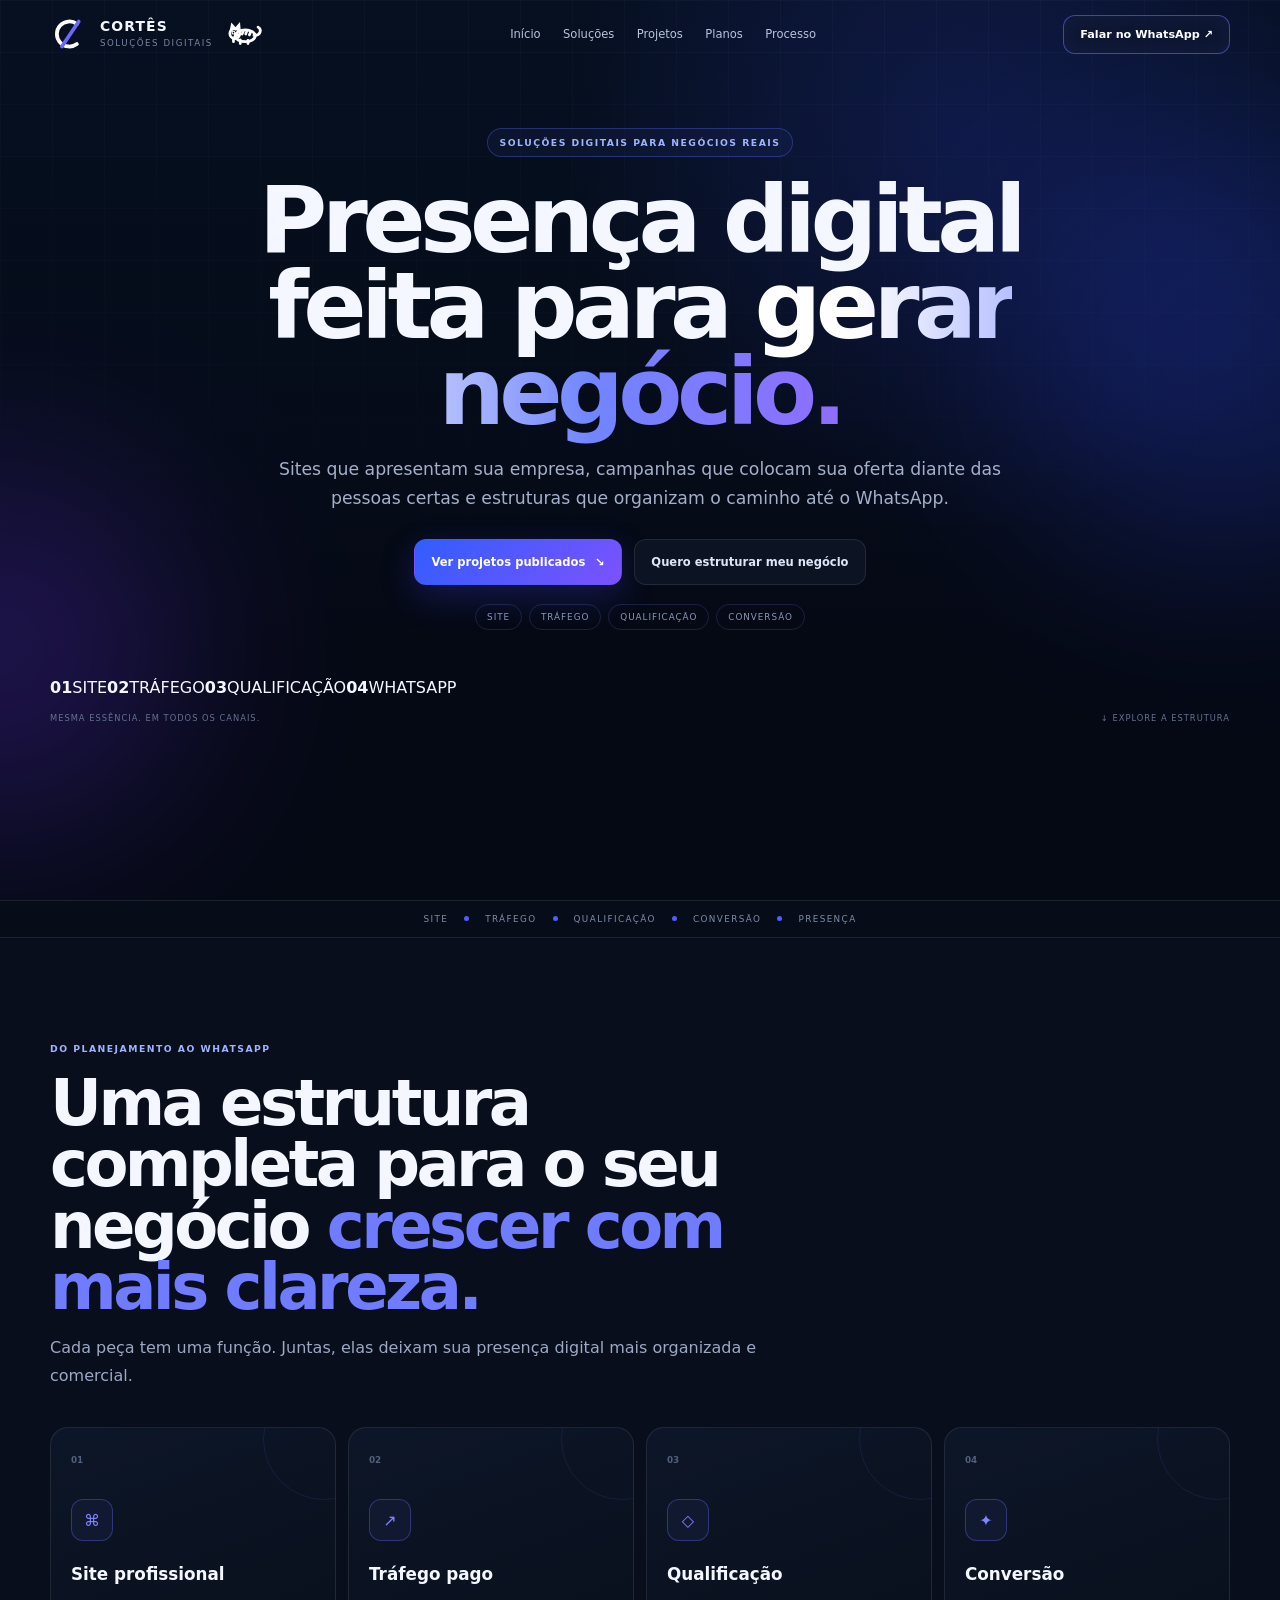
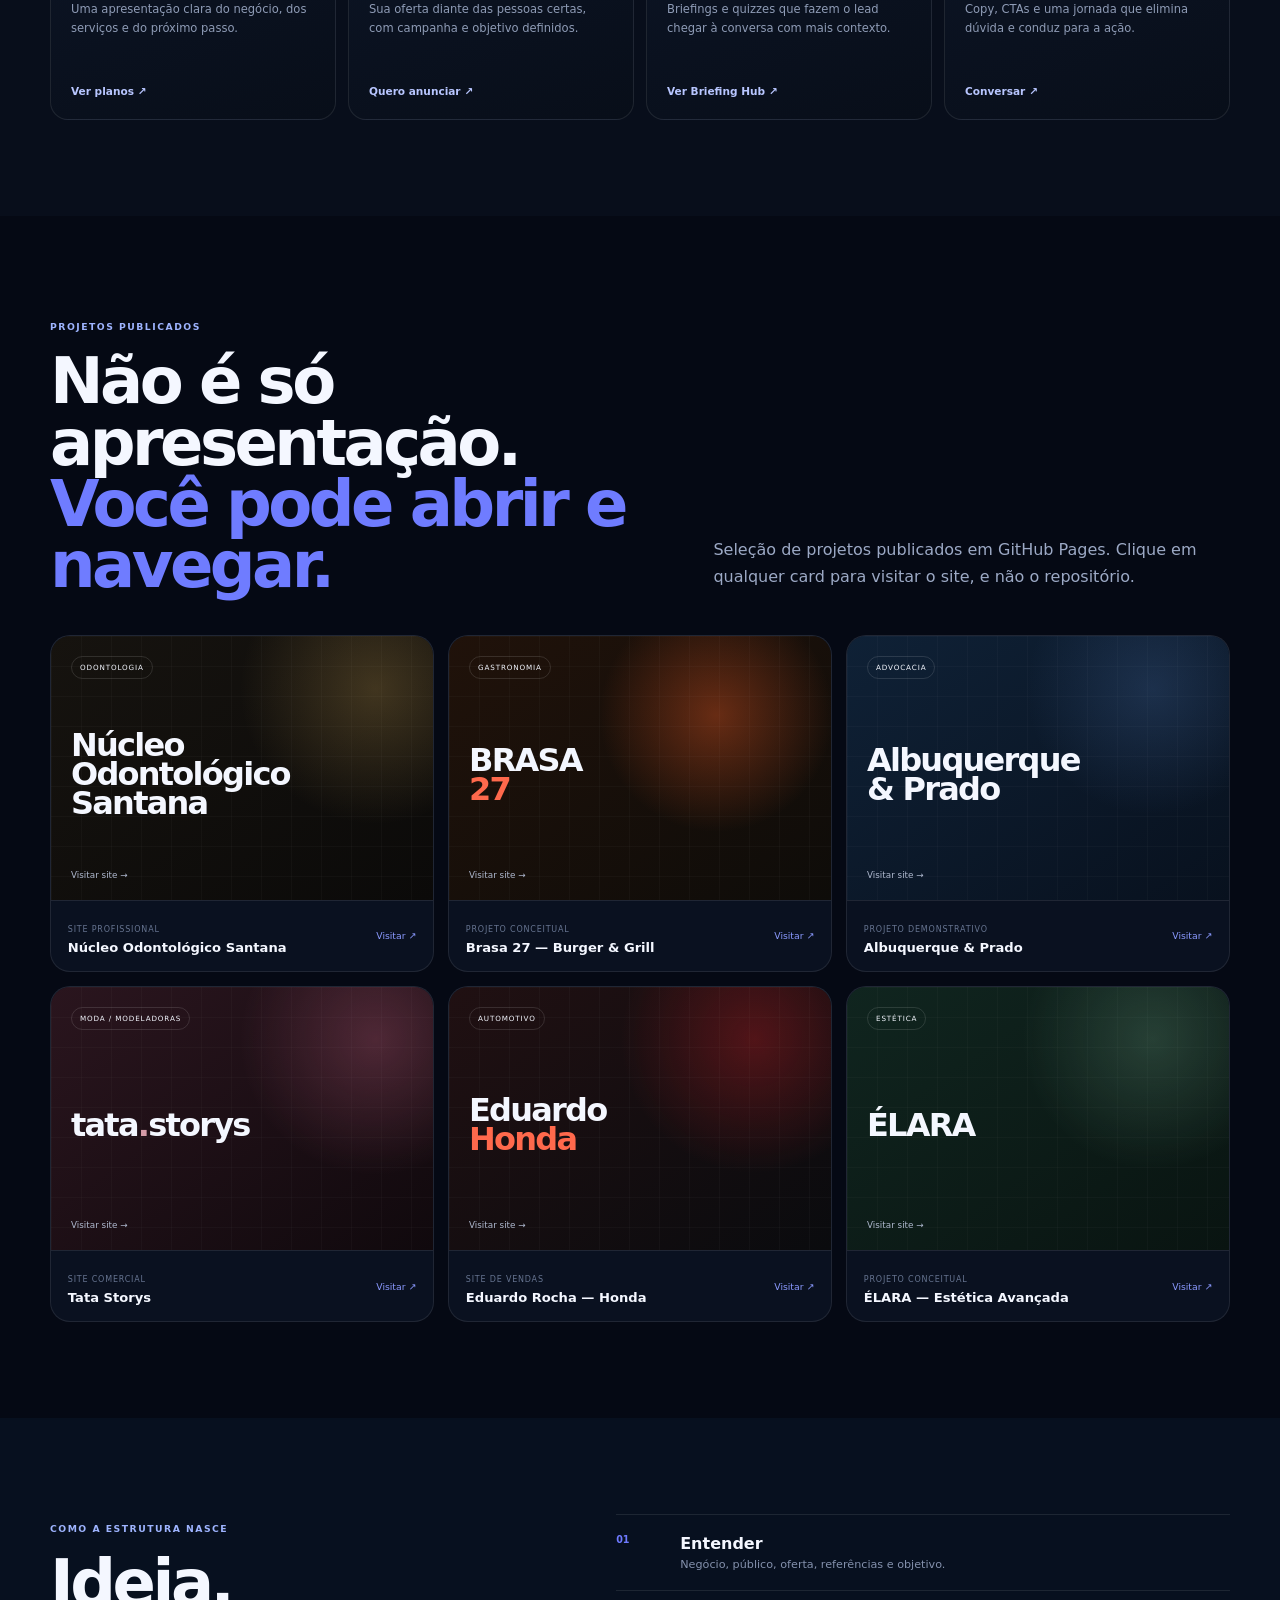
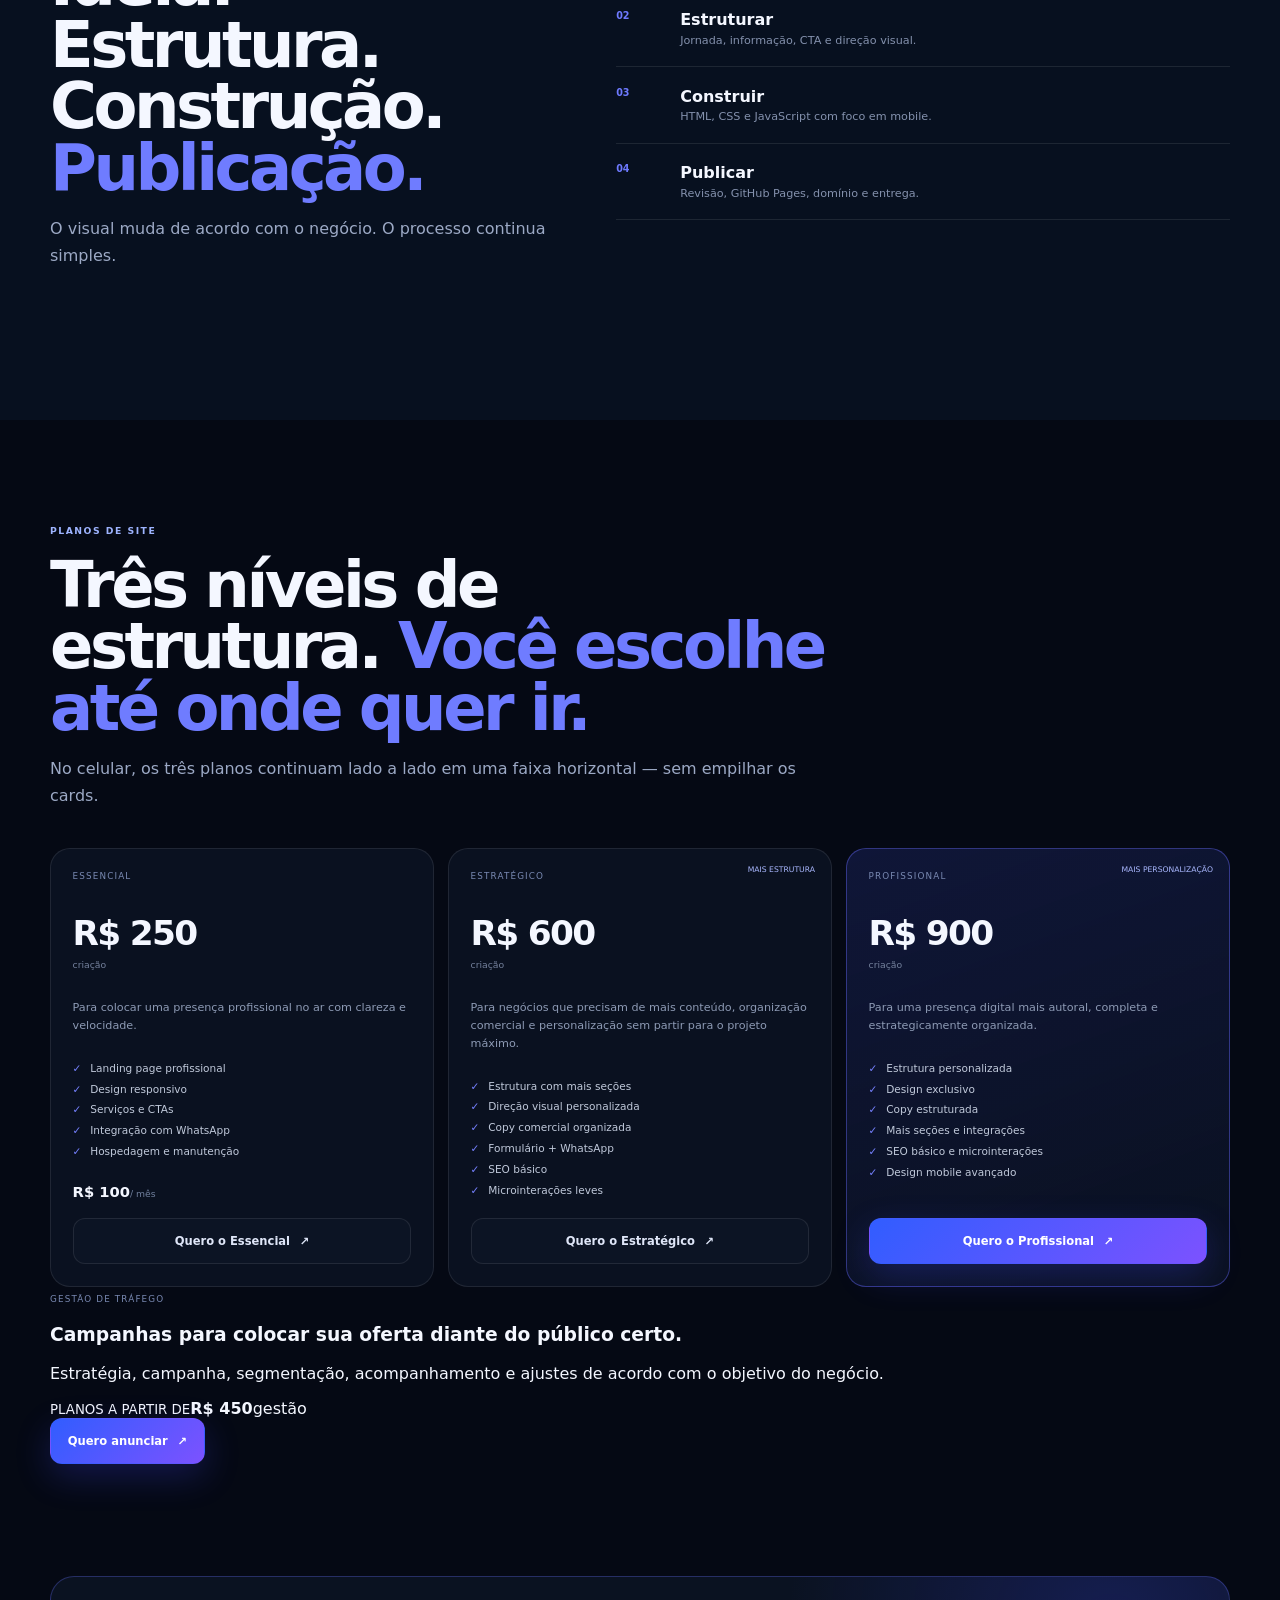
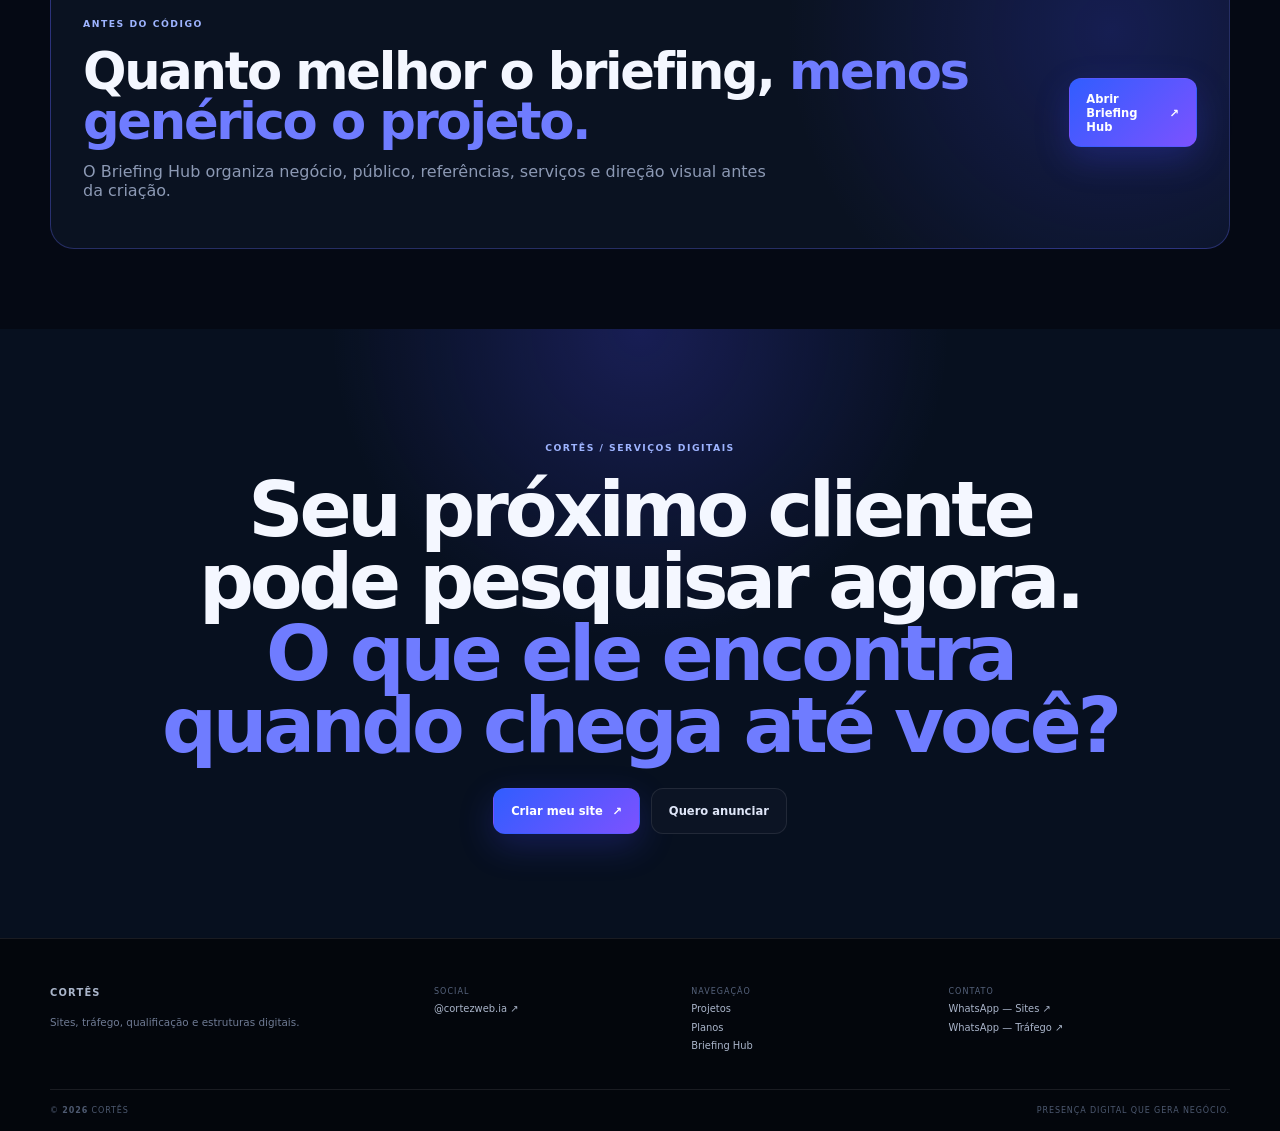
==== commit 0eeb2707: "Ajusta hero, planos, portfolio e identidade do header" ====
--- a/index.html
+++ b/index.html
@@ -20,8 +20,21 @@
   <header class="site-header" id="siteHeader">
     <div class="shell header-inner">
       <a class="brand" href="#inicio" aria-label="CORTÊS — início">
-        <svg viewBox="0 0 64 64" aria-hidden="true"><path d="M43 16a20 20 0 1 0 0 32"/><path class="cut" d="M19 52 46 12"/></svg>
-        <span><strong>CORTÊS</strong><small>Soluções Digitais</small></span>
+        <svg class="brand-mark" viewBox="0 0 64 64" aria-hidden="true"><path d="M43 16a20 20 0 1 0 0 32"/><path class="cut" d="M19 52 46 12"/></svg>
+        <span class="brand-copy"><strong>CORTÊS</strong><small>Soluções Digitais</small></span>
+        <span class="brand-cat" aria-hidden="true">
+          <svg viewBox="0 0 88 52">
+            <path class="cat-tail" d="M68 29c15 1 18-13 9-18"/>
+            <ellipse class="cat-body" cx="49" cy="30" rx="22" ry="13"/>
+            <circle class="cat-head" cx="26" cy="25" r="11"/>
+            <path class="cat-ear" d="M18 17l2-10 7 8M28 15l7-8 1 11"/>
+            <path class="cat-leg" d="M38 39v8M55 40v7M23 34v9"/>
+            <path class="cat-stripe" d="M45 19l-3 7M53 18l-3 8M61 21l-3 7"/>
+            <circle class="cat-eye" cx="23" cy="23" r="1.3"/>
+            <path class="cat-mouth" d="M28 28c2 1 3 1 5 0"/>
+          </svg>
+          <span class="cat-pixels"><i></i><i></i><i></i></span>
+        </span>
       </a>
 
       <button class="menu-toggle" id="menuToggle" type="button" aria-expanded="false" aria-controls="mainNav" aria-label="Abrir menu"><span></span><span></span></button>
@@ -44,50 +57,20 @@
       <div class="hero-glow hero-glow-a" aria-hidden="true"></div>
       <div class="hero-glow hero-glow-b" aria-hidden="true"></div>
 
-      <div class="shell hero-content">
+      <div class="shell hero-content hero-content--compact">
         <div class="hero-copy reveal">
           <div class="pill">SOLUÇÕES DIGITAIS PARA NEGÓCIOS REAIS</div>
           <h1>Presença digital feita para <em>gerar negócio.</em></h1>
           <p>Sites que apresentam sua empresa, campanhas que colocam sua oferta diante das pessoas certas e estruturas que organizam o caminho até o WhatsApp.</p>
           <div class="hero-actions">
-            <a class="btn btn-primary" href="#projetos">Ver projetos reais <span>↘</span></a>
+            <a class="btn btn-primary" href="#projetos">Ver projetos publicados <span>↘</span></a>
             <button class="btn btn-secondary" type="button" data-wa="site" data-message="Olá, Cortês. Quero entender qual estrutura digital faz mais sentido para o meu negócio.">Quero estruturar meu negócio</button>
           </div>
           <div class="hero-tags" aria-label="Áreas de atuação"><span>SITE</span><span>TRÁFEGO</span><span>QUALIFICAÇÃO</span><span>CONVERSÃO</span></div>
         </div>
 
-        <div class="ecosystem reveal" aria-label="Ecossistema digital CORTÊS">
-          <article class="phone phone-instagram">
-            <div class="phone-notch"></div>
-            <div class="phone-top"><span>9:41</span><span>● ● ●</span></div>
-            <div class="profile-head">
-              <div class="profile-logo">C/</div>
-              <div><strong>cortezweb.ia</strong><small>Presença digital</small></div>
-            </div>
-            <div class="profile-bio"><b>CORTÊS | Soluções Digitais</b><span>Sites que apresentam negócios.</span><span>Tráfego para alcançar as pessoas certas.</span><span>Qualificação para conversas melhores.</span></div>
-            <div class="profile-actions"><i>Seguir</i><i>Mensagem</i></div>
-            <div class="story-row"><span>Sites</span><span>Projetos</span><span>Tráfego</span><span>Sobre</span></div>
-            <div class="feed-grid"><b>SEU NEGÓCIO<br>PRECISA SER<br>ENCONTRADO.</b><b>SITES QUE<br>APRESENTAM.</b><b>TRÁFEGO COM<br>DIREÇÃO.</b><b>DO CLIQUE<br>AO WHATSAPP.</b></div>
-          </article>
-
-          <article class="phone phone-whatsapp">
-            <div class="phone-notch"></div>
-            <div class="phone-top"><span>9:41</span><span>● ● ●</span></div>
-            <div class="wa-head"><div class="wa-avatar">C/</div><strong>CORTÊS</strong><small>Online</small></div>
-            <div class="wa-actions"><span>Ligar</span><span>Catálogo</span><span>Compartilhar</span></div>
-            <div class="wa-card"><small>Conta comercial</small><p>Sites, tráfego e qualificação para negócios que querem uma presença mais preparada.</p><p>Aracaju-SE e atendimento online.</p></div>
-            <div class="wa-card"><small>Catálogo</small><div class="catalog-mini"><span>Site</span><span>Tráfego</span><span>Quiz</span></div></div>
-            <div class="wa-message"><small>Mensagem de saudação</small><p>Olá! Seja bem-vindo à CORTÊS. Como posso ajudar?</p></div>
-          </article>
-
-          <article class="browser-card">
-            <div class="browser-bar"><i></i><i></i><i></i><span>cortesweb.ia</span></div>
-            <div class="browser-body">
-              <div class="browser-nav"><b>C/ CORTÊS</b><span>Início &nbsp; Soluções &nbsp; Projetos &nbsp; Planos</span></div>
-              <div class="browser-hero"><small>ESTRUTURA DIGITAL</small><h2>Seu negócio nas primeiras <em>buscas.</em></h2><p>Clareza, presença e um próximo passo visível.</p><span class="fake-button">Falar no WhatsApp →</span></div>
-              <div class="browser-stats"><div><strong>Site</strong><small>Apresentação</small></div><div><strong>Tráfego</strong><small>Alcance</small></div><div><strong>Qualificação</strong><small>Contexto</small></div><div><strong>Conversão</strong><small>Próximo passo</small></div></div>
-            </div>
-          </article>
+        <div class="hero-path reveal" aria-label="Fluxo de uma estrutura digital">
+          <span><b>01</b>SITE</span><i></i><span><b>02</b>TRÁFEGO</span><i></i><span><b>03</b>QUALIFICAÇÃO</span><i></i><span><b>04</b>WHATSAPP</span>
         </div>
       </div>
 
@@ -110,20 +93,20 @@
 
     <section class="section projects" id="projetos">
       <div class="shell">
-        <div class="section-head section-head-split reveal"><div><p class="eyebrow">PROJETOS / GITHUB</p><h2>Não é só apresentação. <span>Tem projeto publicado.</span></h2></div><p>Uma seleção de trabalhos e projetos conceituais criados para diferentes nichos. Os links levam aos repositórios reais.</p></div>
+        <div class="section-head section-head-split reveal"><div><p class="eyebrow">PROJETOS PUBLICADOS</p><h2>Não é só apresentação. <span>Você pode abrir e navegar.</span></h2></div><p>Seleção de projetos publicados em GitHub Pages. Clique em qualquer card para visitar o site, e não o repositório.</p></div>
 
         <div class="projects-grid">
-          <a class="project-card project-clinic reveal" href="https://github.com/andrecortez374/landingpageclinica" target="_blank" rel="noopener noreferrer"><div class="project-preview"><span class="project-badge">ODONTOLOGIA</span><div class="mock-title">Núcleo<br>Odontológico<br>Santana</div><i>Ver estrutura →</i></div><div class="project-info"><div><small>Site profissional</small><h3>Núcleo Odontológico Santana</h3></div><span>GitHub ↗</span></div></a>
+          <a class="project-card project-clinic reveal" href="https://andrecortez374.github.io/landingpageclinica/" target="_blank" rel="noopener noreferrer"><div class="project-preview"><span class="project-badge">ODONTOLOGIA</span><div class="mock-title">Núcleo<br>Odontológico<br>Santana</div><i>Visitar site →</i></div><div class="project-info"><div><small>Site profissional</small><h3>Núcleo Odontológico Santana</h3></div><span>Visitar ↗</span></div></a>
 
-          <a class="project-card project-food reveal" href="https://github.com/andrecortez374/RestaurantNbras" target="_blank" rel="noopener noreferrer"><div class="project-preview"><span class="project-badge">GASTRONOMIA</span><div class="mock-title">BRASA<br><em>27</em></div><i>Burger & Grill →</i></div><div class="project-info"><div><small>Projeto conceitual</small><h3>Brasa 27 — Burger & Grill</h3></div><span>GitHub ↗</span></div></a>
+          <a class="project-card project-food reveal" href="https://andrecortez374.github.io/RestaurantNbras/" target="_blank" rel="noopener noreferrer"><div class="project-preview"><span class="project-badge">GASTRONOMIA</span><div class="mock-title">BRASA<br><em>27</em></div><i>Visitar site →</i></div><div class="project-info"><div><small>Projeto conceitual</small><h3>Brasa 27 — Burger & Grill</h3></div><span>Visitar ↗</span></div></a>
 
-          <a class="project-card project-law reveal" href="https://github.com/andrecortez374/Portofolio.Advocacia" target="_blank" rel="noopener noreferrer"><div class="project-preview"><span class="project-badge">ADVOCACIA</span><div class="mock-title">Albuquerque<br>& Prado</div><i>Clareza e autoridade →</i></div><div class="project-info"><div><small>Projeto demonstrativo</small><h3>Albuquerque & Prado</h3></div><span>GitHub ↗</span></div></a>
+          <a class="project-card project-law reveal" href="https://andrecortez374.github.io/Portofolio.Advocacia/" target="_blank" rel="noopener noreferrer"><div class="project-preview"><span class="project-badge">ADVOCACIA</span><div class="mock-title">Albuquerque<br>& Prado</div><i>Visitar site →</i></div><div class="project-info"><div><small>Projeto demonstrativo</small><h3>Albuquerque & Prado</h3></div><span>Visitar ↗</span></div></a>
 
-          <a class="project-card project-fashion reveal" href="https://github.com/andrecortez374/tata.storys-site" target="_blank" rel="noopener noreferrer"><div class="project-preview"><span class="project-badge">MODA / MODELADORAS</span><div class="mock-title">tata<span>.</span>storys</div><i>Produto + tamanho + WhatsApp →</i></div><div class="project-info"><div><small>Site comercial</small><h3>Tata Storys</h3></div><span>GitHub ↗</span></div></a>
+          <a class="project-card project-fashion reveal" href="https://andrecortez374.github.io/tata.storys-site/" target="_blank" rel="noopener noreferrer"><div class="project-preview"><span class="project-badge">MODA / MODELADORAS</span><div class="mock-title">tata<span>.</span>storys</div><i>Visitar site →</i></div><div class="project-info"><div><small>Site comercial</small><h3>Tata Storys</h3></div><span>Visitar ↗</span></div></a>
 
-          <a class="project-card project-honda reveal" href="https://github.com/andrecortez374/Eduado-costa-Honda" target="_blank" rel="noopener noreferrer"><div class="project-preview"><span class="project-badge">AUTOMOTIVO</span><div class="mock-title">Eduardo<br><em>Honda</em></div><i>Consultoria de vendas →</i></div><div class="project-info"><div><small>Site de vendas</small><h3>Eduardo Rocha — Honda</h3></div><span>GitHub ↗</span></div></a>
+          <a class="project-card project-honda reveal" href="https://andrecortez374.github.io/Eduado-costa-Honda/" target="_blank" rel="noopener noreferrer"><div class="project-preview"><span class="project-badge">AUTOMOTIVO</span><div class="mock-title">Eduardo<br><em>Honda</em></div><i>Visitar site →</i></div><div class="project-info"><div><small>Site de vendas</small><h3>Eduardo Rocha — Honda</h3></div><span>Visitar ↗</span></div></a>
 
-          <a class="project-card project-esthetic reveal" href="https://github.com/andrecortez374/clinica-estetica" target="_blank" rel="noopener noreferrer"><div class="project-preview"><span class="project-badge">ESTÉTICA</span><div class="mock-title">ÉLARA</div><i>Estética avançada →</i></div><div class="project-info"><div><small>Projeto conceitual</small><h3>ÉLARA — Estética Avançada</h3></div><span>GitHub ↗</span></div></a>
+          <a class="project-card project-esthetic reveal" href="https://andrecortez374.github.io/clinica-estetica/" target="_blank" rel="noopener noreferrer"><div class="project-preview"><span class="project-badge">ESTÉTICA</span><div class="mock-title">ÉLARA</div><i>Visitar site →</i></div><div class="project-info"><div><small>Projeto conceitual</small><h3>ÉLARA — Estética Avançada</h3></div><span>Visitar ↗</span></div></a>
         </div>
       </div>
     </section>
@@ -142,14 +125,21 @@
 
     <section class="section plans" id="planos">
       <div class="shell">
-        <div class="section-head reveal"><p class="eyebrow">PLANOS DE SITE</p><h2>Comece com a estrutura que <span>faz sentido agora.</span></h2><p>Do essencial ao projeto mais personalizado.</p></div>
-        <div class="plans-grid">
+        <div class="section-head reveal"><p class="eyebrow">PLANOS DE SITE</p><h2>Três níveis de estrutura. <span>Você escolhe até onde quer ir.</span></h2><p>No celular, os três planos continuam lado a lado em uma faixa horizontal — sem empilhar os cards.</p></div>
+
+        <div class="plans-grid" aria-label="Planos de criação de site">
           <article class="plan-card reveal"><span class="plan-label">ESSENCIAL</span><div class="plan-price"><strong>R$ 250</strong><small>criação</small></div><p>Para colocar uma presença profissional no ar com clareza e velocidade.</p><ul><li>Landing page profissional</li><li>Design responsivo</li><li>Serviços e CTAs</li><li>Integração com WhatsApp</li><li>Hospedagem e manutenção</li></ul><div class="monthly"><b>R$ 100</b><span>/ mês</span></div><button class="btn btn-secondary btn-full" type="button" data-wa="site" data-message="Olá, Cortês. Tenho interesse no Plano Essencial de site (R$ 250 + R$ 100/mês).">Quero o Essencial <span>↗</span></button></article>
 
+          <article class="plan-card plan-strategic reveal"><span class="plan-label">ESTRATÉGICO</span><span class="featured-tag">MAIS ESTRUTURA</span><div class="plan-price"><strong>R$ 600</strong><small>criação</small></div><p>Para negócios que precisam de mais conteúdo, organização comercial e personalização sem partir para o projeto máximo.</p><ul><li>Estrutura com mais seções</li><li>Direção visual personalizada</li><li>Copy comercial organizada</li><li>Formulário + WhatsApp</li><li>SEO básico</li><li>Microinterações leves</li></ul><button class="btn btn-secondary btn-full" type="button" data-wa="site" data-message="Olá, Cortês. Tenho interesse no Plano Estratégico de site (R$ 600 de criação).">Quero o Estratégico <span>↗</span></button></article>
+
           <article class="plan-card plan-featured reveal"><span class="plan-label">PROFISSIONAL</span><span class="featured-tag">MAIS PERSONALIZAÇÃO</span><div class="plan-price"><strong>R$ 900</strong><small>criação</small></div><p>Para uma presença digital mais autoral, completa e estrategicamente organizada.</p><ul><li>Estrutura personalizada</li><li>Design exclusivo</li><li>Copy estruturada</li><li>Mais seções e integrações</li><li>SEO básico e microinterações</li><li>Design mobile avançado</li></ul><button class="btn btn-primary btn-full" type="button" data-wa="site" data-message="Olá, Cortês. Tenho interesse no Plano Profissional de site (R$ 900 de criação).">Quero o Profissional <span>↗</span></button></article>
+        </div>
 
-          <article class="plan-card plan-traffic reveal"><span class="plan-label">TRÁFEGO PAGO</span><div class="plan-price"><strong>Personalizado</strong><small>conforme objetivo</small></div><p>Estratégia, campanha, público e acompanhamento de acordo com o negócio.</p><ul><li>Definição de objetivo</li><li>Estrutura de campanha</li><li>Segmentação</li><li>Análise e ajustes</li><li>Destino para WhatsApp ou página</li></ul><button class="btn btn-secondary btn-full" type="button" data-wa="traffic" data-message="Olá, Cortês. Quero uma proposta personalizada de gestão de tráfego.">Quero anunciar <span>↗</span></button></article>
-        </div>
+        <article class="traffic-plan reveal">
+          <div><span class="plan-label">GESTÃO DE TRÁFEGO</span><h3>Campanhas para colocar sua oferta diante do público certo.</h3><p>Estratégia, campanha, segmentação, acompanhamento e ajustes de acordo com o objetivo do negócio.</p></div>
+          <div class="traffic-price"><small>PLANOS A PARTIR DE</small><strong>R$ 450</strong><span>gestão</span></div>
+          <button class="btn btn-primary" type="button" data-wa="traffic" data-message="Olá, Cortês. Quero conhecer os planos de gestão de tráfego a partir de R$ 450.">Quero anunciar <span>↗</span></button>
+        </article>
       </div>
     </section>
 
--- a/style.css
+++ b/style.css
@@ -1 +1,21 @@
-:root{--bg:#070b12;--bg2:#0b121d;--panel:#101927;--text:#f7f9fc;--muted:#9ba9bb;--line:rgba(255,255,255,.1);--blue:#617bff;--violet:#7d4dff;--light:#f3f5f8;--ink:#10151d;--max:1180px}*{box-sizing:border-box}html,body{max-width:100%;overflow-x:hidden}html{scroll-behavior:smooth}body{margin:0;background:var(--bg);color:var(--text);font-family:Inter,ui-sans-serif,system-ui,-apple-system,BlinkMacSystemFont,"Segoe UI",sans-serif;line-height:1.6;-webkit-font-smoothing:antialiased}body.modal-open{overflow:hidden}a{color:inherit;text-decoration:none}button,input,select,textarea{font:inherit}button{color:inherit}input,select,textarea{width:100%}textarea{resize:vertical}svg{display:block;max-width:100%}:focus-visible{outline:2px solid #9aabff;outline-offset:4px}.skip-link{position:fixed;left:1rem;top:1rem;z-index:9999;transform:translateY(-180%);background:#fff;color:#000;padding:.7rem 1rem;border-radius:10px;font-weight:800}.skip-link:focus{transform:none}.container{width:min(var(--max),calc(100% - 2rem));margin:auto}.section{padding:6rem 0;position:relative}.section--dark{background:#05080e}.section--light{background:var(--light);color:var(--ink)}.code-label{margin:0 0 1rem;color:#8c9eff;font-size:.68rem;letter-spacing:.16em;font-weight:850;text-transform:uppercase}h1,h2,h3{line-height:1.02;letter-spacing:-.045em;margin-top:0}h1,h2,h3,p{overflow-wrap:anywhere}h2{font-size:clamp(2.45rem,8vw,5.8rem);margin-bottom:1.4rem}h2 span{color:#aab5c7}.section--light h2 span{color:#677385}.progress{position:fixed;inset:0 0 auto;height:3px;z-index:1100}.progress__bar{height:100%;width:0;background:linear-gradient(90deg,var(--blue),var(--violet));position:relative}.progress__bar:after{content:"";position:absolute;right:-5px;top:-3px;width:2px;height:9px;background:#fff;transform:skewX(-25deg)}.mouse-glow{display:none;position:fixed;width:500px;height:500px;border-radius:50%;pointer-events:none;z-index:0;background:radial-gradient(circle,rgba(97,123,255,.08),transparent 65%);transform:translate(-50%,-50%)}.site-header{position:fixed;inset:0 0 auto;z-index:900;transition:.25s}.site-header.is-scrolled{background:rgba(7,11,18,.88);backdrop-filter:blur(18px);border-bottom:1px solid var(--line)}.nav-shell{min-height:76px;display:flex;align-items:center;justify-content:space-between;gap:1rem}.brand{display:inline-flex;align-items:center;gap:.7rem}.brand__mark{width:42px;height:42px}.brand__mark path,.final-cta__mark svg path{fill:none;stroke:#fff;stroke-width:7;stroke-linecap:round}.brand__mark .brand__cut,.final-cta__mark svg .brand__cut{stroke:#8096ff;stroke-width:5}.brand__text{display:grid;line-height:1;gap:.22rem}.brand__text b{letter-spacing:.08em}.brand__text small{font-size:.61rem;color:var(--muted);letter-spacing:.12em;text-transform:uppercase}.main-nav,.header-cta{display:none}.menu-toggle{width:44px;height:44px;border:1px solid var(--line);background:rgba(255,255,255,.03);border-radius:12px;display:grid;place-content:center;gap:5px}.menu-toggle span{width:19px;height:1px;background:#fff}.menu-toggle.is-open span:nth-child(1){transform:translateY(6px) rotate(45deg)}.menu-toggle.is-open span:nth-child(2){opacity:0}.menu-toggle.is-open span:nth-child(3){transform:translateY(-6px) rotate(-45deg)}.main-nav.is-open{display:flex;position:absolute;top:76px;left:1rem;right:1rem;flex-direction:column;background:#0b111b;border:1px solid var(--line);border-radius:18px;padding:.6rem;box-shadow:0 30px 80px rgba(0,0,0,.45)}.main-nav.is-open a{padding:1rem;border-bottom:1px solid var(--line)}.hero{min-height:100svh;padding:8.5rem 0 2rem;position:relative;overflow:hidden;background:radial-gradient(circle at 78% 18%,rgba(97,123,255,.17),transparent 31%),linear-gradient(#05080e,#08101a)}.hero__grid-bg{position:absolute;inset:0;background-image:linear-gradient(rgba(255,255,255,.025) 1px,transparent 1px),linear-gradient(90deg,rgba(255,255,255,.025) 1px,transparent 1px);background-size:52px 52px;mask-image:linear-gradient(to bottom,#000,transparent 82%)}.hero__slash{position:absolute;width:1px;height:50vw;min-height:360px;background:linear-gradient(transparent,rgba(125,148,255,.42),transparent);transform:rotate(29deg)}.hero__slash--one{right:17%;top:-15%}.hero__slash--two{right:40%;top:25%;opacity:.3}.hero__layout{position:relative;display:grid;gap:3rem;align-items:center}.hero__copy h1{font-size:clamp(3.2rem,12vw,7.3rem);margin-bottom:1.4rem;max-width:900px}.hero-brand{font-size:.46em;letter-spacing:.14em;color:#8999ff;text-transform:uppercase;display:inline-block;margin-bottom:.55rem}.hero__copy h1 em{font-style:normal;color:#fff;position:relative}.hero__copy h1 em:after{content:"";position:absolute;left:-3%;right:-4%;bottom:.05em;height:2px;background:linear-gradient(90deg,transparent,var(--blue),var(--violet),transparent);transform:rotate(-3deg)}.hero__lead{color:var(--muted);font-size:clamp(1.05rem,2.7vw,1.27rem);max-width:780px}.hero__actions,.final-actions{display:flex;flex-direction:column;gap:.8rem;margin-top:2rem}.btn{border:1px solid transparent;min-height:54px;padding:.9rem 1.1rem;border-radius:14px;display:inline-flex;align-items:center;justify-content:center;gap:.6rem;font-weight:850;cursor:pointer;text-align:center}.btn--primary{background:linear-gradient(135deg,var(--blue),var(--violet));box-shadow:0 14px 42px rgba(97,123,255,.24)}.btn--ghost{border-color:rgba(255,255,255,.18);background:rgba(255,255,255,.025)}.btn--full{width:100%}.btn--plan{background:#111720;color:#fff}.hero__meta{margin-top:2rem;display:flex;flex-wrap:wrap;gap:.6rem;font-size:.64rem;letter-spacing:.13em;color:#7f8a9b;font-weight:800}.hero__meta i{color:var(--blue)}.hero-panel{position:relative;border:1px solid var(--line);border-radius:28px;padding:1rem;background:linear-gradient(145deg,rgba(20,31,48,.9),rgba(8,13,21,.9));box-shadow:0 35px 90px rgba(0,0,0,.35);overflow:hidden}.hero-panel:before{content:"";position:absolute;width:180px;height:2px;background:linear-gradient(90deg,transparent,var(--blue),transparent);right:-20px;top:70px;transform:rotate(-28deg)}.hero-panel__header{display:flex;align-items:center;gap:.8rem;padding:.6rem .4rem 1rem;border-bottom:1px solid var(--line)}.hero-panel__header>span{width:42px;height:42px;border-radius:10px;background:linear-gradient(135deg,var(--blue),var(--violet));display:grid;place-items:center;font-weight:900}.hero-panel__header small{color:#8491a3;font-weight:800;letter-spacing:.13em}.hero-panel__item{display:grid;grid-template-columns:48px 1fr;gap:.8rem;padding:1.2rem .4rem;border-bottom:1px solid var(--line)}.hero-panel__item>b{color:#8fa1ff;font-size:.7rem}.hero-panel__item div{display:grid;gap:.25rem}.hero-panel__item strong{font-size:1.15rem}.hero-panel__item small{color:#8d99aa}.hero-panel__flow{display:flex;flex-wrap:wrap;gap:.45rem;padding:1.1rem .4rem .4rem;color:#768397;font-size:.57rem;font-weight:850;letter-spacing:.08em}.hero-panel__flow b{color:#7f93ff}.hero-panel__flow strong{color:#fff}.hero__bottom{position:relative;margin-top:3rem;display:flex;justify-content:space-between;gap:1rem;color:#5f6b7b;font-size:.53rem;letter-spacing:.12em}.section-heading p:not(.code-label),.traffic__copy>p:not(.code-label),.ecosystem__grid p,.faq__intro p{color:var(--muted);max-width:760px}.section-heading--split{display:grid;gap:1rem;margin-bottom:2.8rem}.quick-quiz__grid,.traffic__grid,.ecosystem__grid,.faq__grid{display:grid;gap:3rem}.quiz-card{border:1px solid var(--line);background:#0d1520;border-radius:26px;padding:1.15rem;box-shadow:0 28px 70px rgba(0,0,0,.22)}.quick-quiz .quiz-card{background:#0c131f}.quiz-card--dark{background:#0a1019}.quiz-field{display:grid;gap:.55rem;margin-bottom:1rem}.quiz-field label,.quiz-field legend{font-weight:800;font-size:.85rem}.quiz-field input,.quiz-field select,.quiz-field textarea{border:1px solid var(--line);background:#08101a;color:#fff;border-radius:13px;padding:.85rem .9rem;min-height:52px}.quiz-field textarea{min-height:100px}.quiz-field select{appearance:none;background-image:linear-gradient(45deg,transparent 50%,#91a1b7 50%),linear-gradient(135deg,#91a1b7 50%,transparent 50%);background-position:calc(100% - 18px) 22px,calc(100% - 13px) 22px;background-size:5px 5px,5px 5px;background-repeat:no-repeat}.quiz-field fieldset,fieldset.quiz-field{border:0;padding:0;margin:0 0 1rem}.choice-grid{display:grid;gap:.65rem}.choice{cursor:pointer}.choice input{position:absolute;opacity:0;pointer-events:none}.choice span{display:grid;gap:.18rem;min-height:70px;padding:.9rem;border:1px solid var(--line);border-radius:13px;background:rgba(255,255,255,.018)}.choice span small{color:#8290a3}.choice input:checked+span{border-color:#7189ff;background:rgba(97,123,255,.13);box-shadow:inset 3px 0 0 #7189ff}.quiz-note{margin:.8rem 0 0;color:#6f7d90;font-size:.72rem}.quiz-two-cols{display:grid;gap:0 1rem}.quiz-card__heading>span{font-size:.64rem;color:#91a1ff;letter-spacing:.12em;font-weight:850}.quiz-card__heading h3{font-size:clamp(1.8rem,5vw,2.8rem);margin:.7rem 0 1.5rem}.quiz-card__heading h2{font-size:clamp(2rem,6vw,3.8rem);margin:.7rem 0}.quiz-card__heading p{color:var(--muted)}.plans .code-label{color:#5267d6}.plans .section-heading p{color:#626d7d}.plans-grid{display:grid;gap:1.25rem}.plan-card{border:1px solid #d9dde5;background:#fff;border-radius:28px;padding:1.5rem;position:relative}.plan-card--featured{background:#0d131d;color:#fff;border-color:#26334a}.plan-badge{position:absolute;right:1rem;top:1rem;font-size:.55rem;padding:.45rem .55rem;border-radius:99px;background:linear-gradient(135deg,var(--blue),var(--violet));font-weight:900}.plan-card__top>span{font-size:.65rem;color:#647083;font-weight:850}.plan-card__top h3{font-size:clamp(2.6rem,9vw,4.4rem);margin:2rem 0 .6rem}.plan-card__top p,.plan-note{color:#697382}.plan-card--featured .plan-card__top p,.plan-card--featured .plan-note{color:#9ca9bb}.price{margin-top:2rem;display:flex;align-items:end;gap:.6rem}.price strong{font-size:clamp(3.3rem,12vw,5.6rem);letter-spacing:-.07em;line-height:.8}.price span{color:#697382;font-size:.76rem}.price--monthly strong{font-size:2.1rem}.plan-note{padding-bottom:1.2rem;border-bottom:1px solid #e3e6eb}.plan-card ul{list-style:none;padding:0;margin:1.4rem 0;display:grid;gap:.65rem}.plan-card li{position:relative;padding-left:1.4rem;font-size:.9rem}.plan-card li:before{content:"✓";position:absolute;left:0;color:#5267d6}.info-section{background:#0a1018}.info-grid{display:grid;gap:1rem;margin-top:3rem}.info-card{border:1px solid var(--line);border-radius:22px;padding:1.4rem;min-height:230px;background:rgba(255,255,255,.018)}.info-card span{font-size:.64rem;color:#8fa0ff;letter-spacing:.12em;font-weight:850}.info-card h3{font-size:2rem;margin:2.2rem 0 .6rem}.info-card p{color:var(--muted)}.process-line{margin-top:1.2rem;border:1px solid var(--line);border-radius:22px;padding:1.2rem;display:grid;gap:1rem}.process-line div{display:grid;gap:.15rem}.process-line b{font-size:.72rem;color:#9cacff}.process-line span{color:#96a2b2}.process-line i{color:#51627a}.traffic{overflow:hidden;background:radial-gradient(circle at 18% 15%,rgba(97,123,255,.12),transparent 26%),#05080e}.traffic__copy h2{font-size:clamp(2.7rem,8vw,5.9rem)}.traffic-points{display:grid;gap:.7rem;margin-top:2rem}.traffic-points div{display:grid;grid-template-columns:42px 1fr;gap:.7rem;align-items:center;padding:.8rem 0;border-bottom:1px solid var(--line)}.traffic-points b{color:#8ca0ff;font-size:.67rem}.traffic-points span{color:#bec9d7}.ecosystem-flow{border:1px solid var(--line);border-radius:22px;padding:1.4rem;display:grid;gap:.7rem}.ecosystem-flow span{font-size:1.3rem;font-weight:900}.ecosystem-flow b{color:var(--blue)}.faq-list{border-top:1px solid var(--line)}.faq-item{border-bottom:1px solid var(--line)}.faq-item>button{width:100%;min-height:78px;display:flex;justify-content:space-between;align-items:center;padding:1rem 0;border:0;background:none;text-align:left;font-weight:850}.faq-item>div{display:grid;grid-template-rows:0fr;transition:.25s}.faq-item>div p{overflow:hidden;margin:0;color:var(--muted)}.faq-item.is-open>div{grid-template-rows:1fr}.faq-item.is-open>div p{padding-bottom:1rem}.final-cta{min-height:650px;display:grid;place-items:center;padding:7rem 0;position:relative;overflow:hidden;background:radial-gradient(circle,rgba(97,123,255,.15),transparent 35%),#05080e}.final-cta__mark{position:absolute;width:min(900px,120vw);opacity:.045}.final-cta__content{position:relative;text-align:center}.final-cta h2{font-size:clamp(3rem,10vw,7rem)}.final-cta__content>p:not(.code-label){color:#a6b2c2;font-size:clamp(1.05rem,3vw,1.5rem)}.final-handle{display:block;margin-top:1.8rem;color:#748196}.site-footer{padding:4rem 0 1.4rem;background:#030509;border-top:1px solid var(--line)}.footer-grid{display:grid;gap:2.4rem}.footer-grid>div{display:grid;gap:.65rem}.footer-grid h3{font-size:.75rem;color:#6e7a8b}.footer-grid a,.footer-link,.footer-handle{color:#c5cfdb;font-size:.9rem}.footer-link{border:0;background:none;text-align:left;padding:0;cursor:pointer}.footer-brand p{color:#738093}.footer-bottom{border-top:1px solid var(--line);margin-top:3rem;padding-top:1.2rem;color:#526071;font-size:.68rem}.modal{position:fixed;inset:0;z-index:1500;display:grid;place-items:center;padding:1rem}.modal[hidden]{display:none}.modal__backdrop{position:absolute;inset:0;background:rgba(0,0,0,.76);backdrop-filter:blur(8px)}.modal__panel{position:relative;width:min(760px,100%);max-height:min(88vh,900px);overflow:auto;border:1px solid var(--line);border-radius:26px;background:#0b121d;padding:1.2rem;box-shadow:0 40px 120px rgba(0,0,0,.5)}.modal__close{position:sticky;top:0;margin-left:auto;z-index:2;width:42px;height:42px;border-radius:12px;border:1px solid var(--line);background:#111a27;font-size:1.5rem;display:grid;place-items:center;cursor:pointer}.contact-dock{position:fixed;right:.8rem;bottom:.8rem;z-index:850;display:grid;justify-items:end;gap:.55rem}.contact-trigger{border:1px solid rgba(255,255,255,.16);border-radius:14px;min-height:52px;padding:.65rem .8rem;display:flex;align-items:center;gap:.65rem;background:rgba(9,14,22,.95)}.contact-trigger__mark{width:31px;height:31px;display:grid;place-items:center;border-radius:8px;background:linear-gradient(135deg,var(--blue),var(--violet));font-weight:900}.contact-menu{width:min(290px,calc(100vw - 1.6rem));border:1px solid var(--line);border-radius:17px;padding:.45rem;background:rgba(9,14,22,.98)}.contact-menu button{width:100%;display:grid;grid-template-columns:auto 1fr;gap:.1rem .7rem;text-align:left;padding:.85rem;background:transparent;border:0;border-bottom:1px solid var(--line)}.contact-menu span{grid-row:1/3;color:#8ea0ff}.contact-menu small{color:#6f7c8e}.reveal{opacity:0;transform:translateY(24px);transition:opacity .75s,transform .75s}.reveal.is-visible{opacity:1;transform:none}.digital-cut{position:fixed;z-index:1200;left:-15vw;top:50%;width:130vw;height:2px;background:linear-gradient(90deg,transparent,#fff,var(--blue),transparent);transform:translateX(-120%) rotate(-13deg);opacity:0;pointer-events:none}.digital-cut.is-active{animation:cut .58s ease}@keyframes cut{20%{opacity:.65}100%{transform:translateX(120%) rotate(-13deg);opacity:0}}@media(min-width:720px){.container{width:min(var(--max),calc(100% - 3rem))}.section{padding:8rem 0}.hero__actions{flex-direction:row}.choice-grid{grid-template-columns:repeat(3,1fr)}.quiz-two-cols{grid-template-columns:1fr 1fr}.plans-grid{grid-template-columns:1fr 1fr}.info-grid{grid-template-columns:repeat(3,1fr)}.process-line{grid-template-columns:1fr auto 1fr auto 1fr auto 1fr;align-items:center}.footer-grid{grid-template-columns:1.4fr repeat(3,1fr)}.footer-bottom{display:flex;justify-content:space-between}.modal__panel{padding:2rem}}@media(min-width:980px){.mouse-glow{display:block}.menu-toggle{display:none}.main-nav{display:flex;gap:1.15rem}.main-nav a{font-size:.73rem;color:#aab5c4}.header-cta{display:inline-flex;border:1px solid var(--line);background:rgba(255,255,255,.03);min-height:42px;border-radius:11px;padding:.7rem .85rem;font-size:.72rem;font-weight:850}.hero__layout{grid-template-columns:1.12fr .88fr}.quick-quiz__grid{grid-template-columns:.8fr 1.2fr;align-items:start}.section-heading--split{grid-template-columns:1.3fr .7fr}.traffic__grid{grid-template-columns:.84fr 1.16fr;align-items:start}.ecosystem__grid{grid-template-columns:1fr 1fr;align-items:center}.faq__grid{grid-template-columns:.75fr 1.25fr}}@media(max-width:390px){.brand__text small{display:none}.contact-trigger b{display:none}.hero__bottom{display:none}.plan-badge{position:static;display:inline-block;margin-bottom:.8rem}}@media(prefers-reduced-motion:reduce){html{scroll-behavior:auto}*,*:before,*:after{animation-duration:.01ms!important;transition-duration:.01ms!important}.reveal{opacity:1;transform:none}.mouse-glow,.digital-cut{display:none!important}}+*{box-sizing:border-box}html{scroll-behavior:smooth}body{margin:0;background:#050914;color:#f4f7ff;font-family:Inter,ui-sans-serif,system-ui,-apple-system,BlinkMacSystemFont,"Segoe UI",sans-serif;overflow-x:hidden}body.menu-open{overflow:hidden}a{color:inherit;text-decoration:none}button,input,select,textarea{font:inherit}button{cursor:pointer}img,svg{display:block;max-width:100%}:root{--bg:#050914;--bg2:#08101f;--panel:#0b1426;--panel2:#0f1a31;--line:rgba(255,255,255,.09);--line2:rgba(118,128,255,.28);--text:#f4f7ff;--muted:#9ca9c5;--blue:#3676ff;--violet:#795bff;--cyan:#55c9ff;--shell:1180px;--radius:24px}.shell{width:min(var(--shell),calc(100% - 32px));margin:auto}.skip-link{position:fixed;top:10px;left:10px;z-index:9999;background:#fff;color:#000;padding:.7rem 1rem;border-radius:10px;transform:translateY(-150%)}.skip-link:focus{transform:none}.scroll-progress{position:fixed;inset:0 0 auto;z-index:999;height:2px;background:transparent}.scroll-progress span{display:block;width:0;height:100%;background:linear-gradient(90deg,var(--blue),var(--violet),var(--cyan))}
+
+.site-header{position:fixed;inset:0 0 auto;z-index:100;padding:14px 0;transition:.25s}.site-header.is-scrolled{background:rgba(5,9,20,.86);backdrop-filter:blur(18px);border-bottom:1px solid var(--line)}.header-inner{display:grid;grid-template-columns:auto 1fr auto;align-items:center;gap:24px}.brand{display:flex;align-items:center;gap:10px}.brand svg{width:40px;height:40px;fill:none;stroke:#fff;stroke-width:6;stroke-linecap:round}.brand svg .cut{stroke:url(#none);stroke:#6c68ff}.brand span{display:grid;line-height:1}.brand strong{font-size:.87rem;letter-spacing:.08em}.brand small{margin-top:5px;color:#7786a7;font-size:.54rem;letter-spacing:.18em;text-transform:uppercase}.main-nav{justify-self:center;display:flex;gap:1.4rem;font-size:.72rem;color:#b8c3dc}.main-nav a{position:relative;padding:.5rem 0}.main-nav a:after{content:"";position:absolute;left:0;right:100%;bottom:2px;height:1px;background:linear-gradient(90deg,var(--blue),var(--violet));transition:.2s}.main-nav a:hover:after{right:0}.header-cta{border:1px solid rgba(111,112,255,.55);background:rgba(16,24,48,.72);color:#fff;padding:.75rem 1rem;border-radius:12px;font-weight:700;font-size:.7rem;box-shadow:inset 0 0 20px rgba(76,83,255,.08)}.menu-toggle{display:none;width:42px;height:42px;border:1px solid var(--line);border-radius:50%;background:#0c1527;place-content:center;gap:6px}.menu-toggle span{width:17px;height:1px;background:#fff;transition:.2s}.menu-toggle.is-open span:first-child{transform:translateY(3.5px) rotate(45deg)}.menu-toggle.is-open span:last-child{transform:translateY(-3.5px) rotate(-45deg)}
+
+.hero{position:relative;min-height:100svh;padding:8rem 0 2.4rem;overflow:hidden;background:radial-gradient(circle at 75% 15%,rgba(58,75,255,.18),transparent 32%),linear-gradient(180deg,#061021 0%,#050914 74%)}.hero-grid{position:absolute;inset:0;background-image:linear-gradient(rgba(255,255,255,.025) 1px,transparent 1px),linear-gradient(90deg,rgba(255,255,255,.025) 1px,transparent 1px);background-size:52px 52px;mask-image:linear-gradient(to bottom,black,transparent 78%)}.hero-glow{position:absolute;border-radius:50%;filter:blur(100px);opacity:.25;pointer-events:none}.hero-glow-a{width:420px;height:420px;background:#3049ff;right:-150px;top:15%}.hero-glow-b{width:360px;height:360px;background:#7135ff;left:-180px;bottom:8%}.hero-content{position:relative;z-index:2;display:grid;gap:3rem}.hero-copy{max-width:840px;text-align:center;margin:auto}.pill,.eyebrow{display:inline-block;color:#9eb4ff;font-size:.58rem;font-weight:800;letter-spacing:.16em;text-transform:uppercase}.pill{padding:.5rem .7rem;border:1px solid rgba(96,112,255,.3);border-radius:999px;background:rgba(50,65,147,.12)}.hero h1{margin:1.25rem 0 0;font-size:clamp(3.25rem,7.3vw,6.8rem);line-height:.92;letter-spacing:-.06em}.hero h1 em{font-style:normal;background:linear-gradient(90deg,#fff 15%,#7185ff 62%,#8e6dff);-webkit-background-clip:text;background-clip:text;color:transparent}.hero-copy>p{max-width:730px;margin:1.25rem auto 0;color:#a4b0ca;font-size:clamp(.94rem,1.4vw,1.08rem);line-height:1.7}.hero-actions{display:flex;justify-content:center;flex-wrap:wrap;gap:.7rem;margin-top:1.6rem}.btn{min-height:46px;border-radius:12px;border:1px solid transparent;padding:.78rem 1.05rem;display:inline-flex;align-items:center;justify-content:center;gap:.6rem;font-size:.72rem;font-weight:800;transition:.2s}.btn:hover{transform:translateY(-2px)}.btn-primary{background:linear-gradient(135deg,#315dff,#7c52ff);color:#fff;box-shadow:0 12px 35px rgba(66,72,255,.24)}.btn-secondary{background:#0c1424;border-color:var(--line);color:#dfe6f8}.hero-tags{display:flex;justify-content:center;flex-wrap:wrap;gap:.45rem;margin-top:1.2rem}.hero-tags span{padding:.43rem .68rem;border:1px solid rgba(126,137,255,.18);border-radius:999px;font-size:.55rem;letter-spacing:.11em;color:#8897ba}
+
+.ecosystem{position:relative;min-height:610px;display:flex;align-items:flex-end;justify-content:center;gap:18px;perspective:1400px}.phone,.browser-card{position:relative;background:linear-gradient(160deg,#0d111b,#070a11);border:1px solid rgba(173,184,255,.22);box-shadow:0 35px 100px rgba(0,0,0,.45),0 0 40px rgba(51,74,255,.08)}.phone{width:265px;height:535px;border-radius:42px;padding:18px 14px 16px;overflow:hidden}.phone-instagram{transform:rotateY(5deg) translateY(18px)}.phone-whatsapp{transform:rotateY(-4deg)}.phone-notch{position:absolute;left:50%;top:8px;transform:translateX(-50%);width:105px;height:24px;border-radius:0 0 16px 16px;background:#020306}.phone-top{display:flex;justify-content:space-between;margin:13px 6px 18px;color:#dfe5f5;font-size:.65rem}.profile-head{display:flex;align-items:center;gap:10px}.profile-logo,.wa-avatar{display:grid;place-items:center;border-radius:50%;background:radial-gradient(circle at 30% 30%,#8b88ff,#304dff 45%,#11182a 46%);font-weight:900;font-style:italic}.profile-logo{width:58px;height:58px;border:2px solid #6971ff}.profile-head>div:last-child{display:grid}.profile-head strong{font-size:.8rem}.profile-head small{color:#7d8bad;font-size:.55rem}.profile-bio{display:grid;gap:3px;margin:12px 0;font-size:.58rem;color:#b9c3d7}.profile-bio b{font-size:.67rem;color:#fff}.profile-actions{display:grid;grid-template-columns:1fr 1fr;gap:6px}.profile-actions i{padding:.48rem;background:#111827;border:1px solid var(--line);border-radius:8px;text-align:center;font-style:normal;font-size:.55rem}.profile-actions i:first-child{background:#1974ff}.story-row{display:flex;justify-content:space-between;margin:13px 0 10px;font-size:.48rem;color:#a7b3cb}.story-row span:before{content:"";display:block;width:36px;height:36px;border:1px solid #5d62ff;border-radius:50%;margin:0 auto 5px;background:linear-gradient(145deg,#111827,#0a0d15)}.feed-grid{display:grid;grid-template-columns:1fr 1fr;gap:3px}.feed-grid b{aspect-ratio:1;display:flex;align-items:flex-end;padding:8px;background:radial-gradient(circle at 80% 20%,rgba(65,93,255,.65),transparent 34%),linear-gradient(145deg,#10182b,#05070d);font-size:.52rem;line-height:1.25;border:1px solid rgba(255,255,255,.05)}.wa-head{display:grid;grid-template-columns:auto 1fr;grid-template-rows:1fr 1fr;column-gap:8px;align-items:center}.wa-avatar{grid-row:1/3;width:52px;height:52px}.wa-head strong{font-size:1rem}.wa-head small{color:#43d282;font-size:.58rem}.wa-actions{display:grid;grid-template-columns:repeat(3,1fr);gap:5px;margin:14px 0}.wa-actions span{padding:.55rem .2rem;border:1px solid var(--line);border-radius:8px;text-align:center;font-size:.5rem;background:#111721}.wa-card,.wa-message{margin-top:8px;padding:10px;border:1px solid var(--line);border-radius:12px;background:#0e141e}.wa-card small,.wa-message small{color:#8492af;font-size:.5rem}.wa-card p,.wa-message p{font-size:.57rem;line-height:1.45;color:#d6ddeb}.catalog-mini{display:grid;grid-template-columns:repeat(3,1fr);gap:5px;margin-top:8px}.catalog-mini span{padding:1.3rem .2rem .4rem;border-radius:7px;background:linear-gradient(145deg,#17213d,#0b1120);text-align:center;font-size:.48rem}.browser-card{width:520px;height:430px;border-radius:18px;overflow:hidden;transform:translateY(-30px);border-color:rgba(109,99,255,.5)}.browser-bar{height:34px;padding:0 12px;display:flex;align-items:center;gap:6px;background:#0b0f18;border-bottom:1px solid var(--line)}.browser-bar i{width:7px;height:7px;border-radius:50%;background:#32405b}.browser-bar span{margin-left:auto;color:#566580;font-size:.48rem}.browser-body{height:calc(100% - 34px);background:radial-gradient(circle at 80% 40%,rgba(54,72,255,.25),transparent 36%),#07101f;padding:18px}.browser-nav{display:flex;justify-content:space-between;font-size:.5rem;color:#8492ae}.browser-nav b{font-size:.65rem;color:#fff}.browser-hero{max-width:330px;margin-top:42px}.browser-hero small{color:#8d9fff;font-size:.48rem;letter-spacing:.12em}.browser-hero h2{margin:.55rem 0;font-size:2.35rem;line-height:.9;letter-spacing:-.05em}.browser-hero h2 em{font-style:normal;color:#6c70ff}.browser-hero p{color:#8e9bb4;font-size:.58rem}.fake-button{display:inline-block;margin-top:8px;padding:.55rem .7rem;border-radius:7px;background:linear-gradient(135deg,#315dff,#7c52ff);font-size:.48rem}.browser-stats{position:absolute;left:18px;right:18px;bottom:18px;display:grid;grid-template-columns:repeat(4,1fr);gap:6px}.browser-stats div{padding:12px 8px;border:1px solid var(--line);border-radius:8px;background:rgba(10,17,31,.8)}.browser-stats strong{display:block;font-size:.58rem}.browser-stats small{color:#65728d;font-size:.45rem}.hero-foot{position:relative;z-index:2;margin-top:1rem;display:flex;justify-content:space-between;color:#64718e;font-size:.52rem;letter-spacing:.12em}
+
+.channel-strip{border-block:1px solid var(--line);background:#070d18}.channel-strip .shell{display:flex;align-items:center;justify-content:center;gap:1rem;overflow:hidden;padding:.8rem 0;color:#7e8baa;font-size:.55rem;letter-spacing:.16em}.channel-strip i{width:5px;height:5px;border-radius:50%;background:#4f5eff}.section{padding:6rem 0}.section-head{max-width:780px;margin-bottom:2.4rem}.section-head h2{margin:.6rem 0 0;font-size:clamp(2.45rem,5vw,4.8rem);line-height:.96;letter-spacing:-.055em}.section-head h2 span,.briefing-box h2 span,.final-cta h2 span{color:#6f7cff}.section-head>p:last-child{color:var(--muted);line-height:1.7}.section-head-split{max-width:none;display:grid;grid-template-columns:1.1fr .9fr;gap:2rem;align-items:end}.section-head-split>p{margin:0 0 .4rem}
+
+.solutions{background:#080e1b}.solution-grid{display:grid;grid-template-columns:repeat(4,1fr);gap:12px}.solution-card{position:relative;min-height:270px;padding:1.25rem;border:1px solid var(--line);border-radius:18px;background:linear-gradient(160deg,#0d1628,#080e19);overflow:hidden}.solution-card:after{content:"";position:absolute;width:120px;height:120px;right:-50px;top:-50px;border:1px solid rgba(104,107,255,.12);border-radius:50%}.solution-card>b{color:#53607b;font-size:.55rem}.solution-icon{margin:2rem 0 1.4rem;width:42px;height:42px;border:1px solid rgba(109,112,255,.35);border-radius:12px;display:grid;place-items:center;color:#7f85ff;background:#101930}.solution-card h3{font-size:1.05rem}.solution-card p{min-height:68px;color:#8e9bb5;font-size:.72rem;line-height:1.6}.solution-card a,.solution-card button{border:0;background:none;padding:0;color:#b8c6ff;font-size:.66rem;font-weight:800}
+
+.projects{background:#050914}.projects-grid{display:grid;grid-template-columns:repeat(3,1fr);gap:14px}.project-card{border:1px solid var(--line);border-radius:20px;overflow:hidden;background:#0a1120;transition:.2s}.project-card:hover{transform:translateY(-4px);border-color:rgba(103,111,255,.45)}.project-preview{position:relative;aspect-ratio:1.45;overflow:hidden;padding:1.25rem;display:flex;flex-direction:column;justify-content:space-between}.project-preview:before{content:"";position:absolute;inset:0;background-image:linear-gradient(rgba(255,255,255,.025) 1px,transparent 1px),linear-gradient(90deg,rgba(255,255,255,.025) 1px,transparent 1px);background-size:30px 30px}.project-preview>*{position:relative;z-index:1}.project-badge{align-self:flex-start;padding:.38rem .5rem;border:1px solid rgba(255,255,255,.12);border-radius:999px;font-size:.45rem;letter-spacing:.12em}.mock-title{font-size:2rem;line-height:.9;font-weight:900;letter-spacing:-.055em}.mock-title em{font-style:normal;color:#ff694c}.mock-title span{color:#d59ba7}.project-preview i{font-style:normal;color:#aeb8ce;font-size:.55rem}.project-info{display:flex;align-items:center;justify-content:space-between;gap:1rem;padding:1rem 1.05rem;border-top:1px solid var(--line)}.project-info small{color:#667490;font-size:.5rem;text-transform:uppercase;letter-spacing:.1em}.project-info h3{margin:.25rem 0 0;font-size:.82rem}.project-info>span{color:#8b9aff;font-size:.58rem}.project-clinic .project-preview{background:radial-gradient(circle at 85% 20%,rgba(210,169,88,.25),transparent 35%),linear-gradient(145deg,#16130f,#0b0a09)}.project-food .project-preview{background:radial-gradient(circle at 70% 30%,rgba(255,98,39,.35),transparent 36%),linear-gradient(145deg,#20120a,#0e0c09)}.project-law .project-preview{background:radial-gradient(circle at 80% 20%,rgba(73,110,166,.27),transparent 34%),linear-gradient(145deg,#0f2136,#08111e)}.project-fashion .project-preview{background:radial-gradient(circle at 85% 20%,rgba(184,92,122,.32),transparent 35%),linear-gradient(145deg,#2a151e,#10090d)}.project-honda .project-preview{background:radial-gradient(circle at 80% 20%,rgba(220,35,43,.3),transparent 36%),linear-gradient(145deg,#201012,#0a0b0e)}.project-esthetic .project-preview{background:radial-gradient(circle at 80% 20%,rgba(116,168,139,.25),transparent 35%),linear-gradient(145deg,#10251f,#091411)}
+
+.process{background:#07101f}.process-layout{display:grid;grid-template-columns:.9fr 1.1fr;gap:4rem;align-items:start}.process-track{display:grid}.process-step{display:grid;grid-template-columns:50px 1fr;column-gap:14px;padding:1.2rem 0;border-top:1px solid var(--line)}.process-step:last-child{border-bottom:1px solid var(--line)}.process-step b{grid-row:1/3;color:#6e7aff;font-size:.6rem}.process-step h3{margin:0;font-size:1rem}.process-step p{margin:.3rem 0 0;color:#8491ad;font-size:.7rem}.plans{background:#050914}.plans-grid{display:grid;grid-template-columns:repeat(3,1fr);gap:14px}.plan-card{position:relative;padding:1.35rem;border:1px solid var(--line);border-radius:20px;background:#0a1120;display:flex;flex-direction:column}.plan-featured{background:linear-gradient(160deg,rgba(52,67,177,.23),#0a1120);border-color:rgba(102,106,255,.42)}.plan-traffic{background:linear-gradient(160deg,rgba(40,102,148,.14),#0a1120)}.plan-label{color:#7989b2;font-size:.55rem;letter-spacing:.13em}.featured-tag{position:absolute;right:1rem;top:1rem;color:#aab8ff;font-size:.48rem}.plan-price{margin:2rem 0 1rem}.plan-price strong{display:block;font-size:2.15rem;letter-spacing:-.05em}.plan-price small{color:#75829d;font-size:.58rem}.plan-card>p{color:#8d9ab4;font-size:.7rem;line-height:1.6}.plan-card ul{list-style:none;padding:0;margin:1rem 0 1.4rem;display:grid;gap:.55rem}.plan-card li{font-size:.66rem;color:#c0c9da}.plan-card li:before{content:"✓";margin-right:.55rem;color:#7681ff}.monthly{margin:auto 0 .9rem}.monthly b{font-size:.92rem}.monthly span{color:#71809e;font-size:.58rem}.btn-full{width:100%;margin-top:auto}
+
+.briefing-callout{padding:1rem 0 5rem;background:#050914}.briefing-box{padding:2rem;border:1px solid rgba(103,111,255,.3);border-radius:24px;background:radial-gradient(circle at 90% 20%,rgba(63,72,255,.22),transparent 30%),#0a1221;display:flex;justify-content:space-between;align-items:center;gap:2rem}.briefing-box h2{margin:.45rem 0;font-size:clamp(2rem,4vw,3.4rem);line-height:.98;letter-spacing:-.045em}.briefing-box p:last-child{max-width:700px;color:#8c99b4}.final-cta{padding:6.5rem 0;text-align:center;background:radial-gradient(circle at 50% 0,rgba(79,75,255,.24),transparent 35%),#07101f}.final-cta h2{max-width:960px;margin:.7rem auto 0;font-size:clamp(2.7rem,6vw,5.7rem);line-height:.94;letter-spacing:-.055em}.final-actions{display:flex;justify-content:center;gap:.7rem;flex-wrap:wrap;margin-top:1.6rem}.site-footer{padding:3rem 0 1rem;background:#03060c;border-top:1px solid var(--line)}.footer-grid{display:grid;grid-template-columns:1.25fr .8fr .8fr 1fr;gap:2rem}.footer-brand{font-size:1.2rem;font-weight:900;letter-spacing:.12em}.footer-grid p{color:#6f7b94;font-size:.65rem}.footer-grid>div{display:flex;flex-direction:column;gap:.45rem}.footer-grid small{color:#56637c;font-size:.5rem;letter-spacing:.13em}.footer-grid a,.footer-grid button{width:max-content;border:0;background:none;color:#aab5ca;padding:0;font-size:.62rem}.footer-bottom{margin-top:2.4rem;padding-top:1rem;border-top:1px solid var(--line);display:flex;justify-content:space-between;color:#4d5970;font-size:.5rem;letter-spacing:.11em}.reveal{opacity:0;transform:translateY(18px);transition:opacity .55s ease,transform .55s ease}.reveal.is-visible{opacity:1;transform:none}
+
+@media(max-width:1040px){.main-nav{display:none;position:fixed;top:70px;left:16px;right:16px;padding:.8rem;background:rgba(7,13,25,.98);border:1px solid var(--line);border-radius:16px;flex-direction:column;gap:0}.main-nav.is-open{display:flex}.main-nav a{padding:.85rem;text-align:center;border-bottom:1px solid var(--line)}.main-nav a:last-child{border-bottom:0}.menu-toggle{display:grid;grid-column:3}.header-cta{display:none}.header-inner{grid-template-columns:auto 1fr auto}.ecosystem{min-height:760px;align-items:center;flex-wrap:wrap}.browser-card{order:-1;width:min(100%,700px);height:380px;transform:none}.phone{width:240px;height:490px}.solution-grid,.plans-grid{grid-template-columns:repeat(2,1fr)}.projects-grid{grid-template-columns:repeat(2,1fr)}.process-layout{grid-template-columns:1fr;gap:1rem}.footer-grid{grid-template-columns:repeat(2,1fr)}}
+@media(max-width:700px){.shell{width:min(100% - 20px,var(--shell))}.site-header{padding:10px 0}.brand svg{width:34px;height:34px}.hero{padding-top:6.2rem;min-height:auto}.hero h1{font-size:clamp(3rem,14vw,4.7rem)}.hero-copy>p{font-size:.88rem}.hero-actions{flex-direction:column}.hero-actions .btn{width:100%}.ecosystem{min-height:650px;display:grid;grid-template-columns:1fr 1fr;gap:8px;align-items:end}.browser-card{grid-column:1/3;width:100%;height:300px;order:0}.browser-hero{margin-top:30px}.browser-hero h2{font-size:1.85rem}.browser-stats{grid-template-columns:repeat(2,1fr)}.browser-stats div:nth-child(n+3){display:none}.phone{width:100%;height:410px;border-radius:28px;padding:13px 10px}.phone-instagram,.phone-whatsapp{transform:none}.profile-logo{width:44px;height:44px}.profile-bio{font-size:.48rem}.story-row span:before{width:27px;height:27px}.feed-grid b{font-size:.43rem}.wa-avatar{width:42px;height:42px}.wa-card p,.wa-message p{font-size:.48rem}.catalog-mini span{padding:.8rem .1rem .3rem}.hero-foot{font-size:.43rem;gap:1rem}.channel-strip .shell{justify-content:flex-start;overflow-x:auto}.section{padding:4rem 0}.section-head h2{font-size:clamp(2.4rem,11vw,3.5rem)}.section-head-split{grid-template-columns:1fr;gap:.5rem}.solution-grid,.projects-grid,.plans-grid{grid-template-columns:1fr}.solution-card{min-height:235px}.project-preview{aspect-ratio:1.55}.process-step{grid-template-columns:42px 1fr}.briefing-box{padding:1.3rem;flex-direction:column;align-items:flex-start}.briefing-box .btn{width:100%}.final-cta{padding:4.5rem 0}.final-actions{flex-direction:column}.final-actions .btn{width:100%}.footer-grid{grid-template-columns:1fr 1fr;gap:1.5rem}.footer-grid>div:first-child{grid-column:1/3}.footer-bottom{gap:1rem;flex-direction:column}.reveal{transform:translateY(10px)}}
+@media(prefers-reduced-motion:reduce){html{scroll-behavior:auto}.reveal{opacity:1;transform:none;transition:none}.btn,.project-card{transition:none}}
